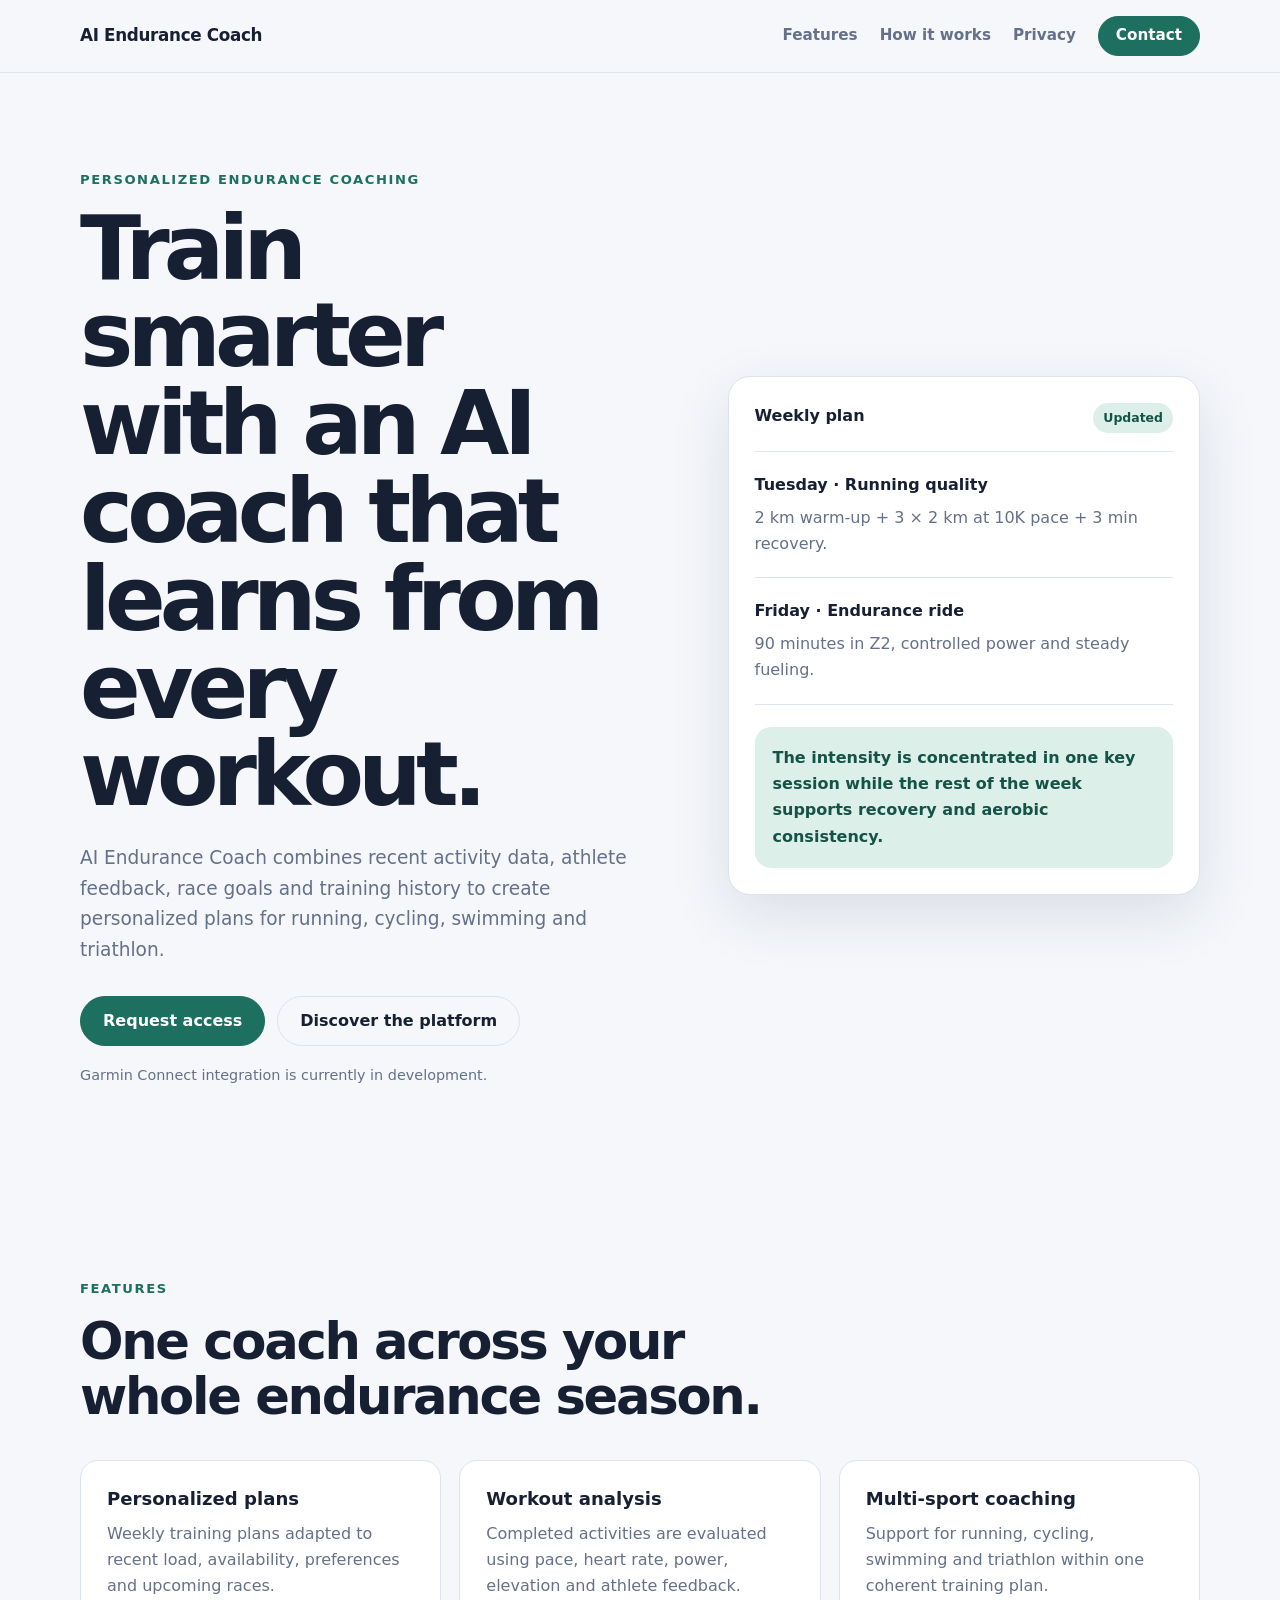
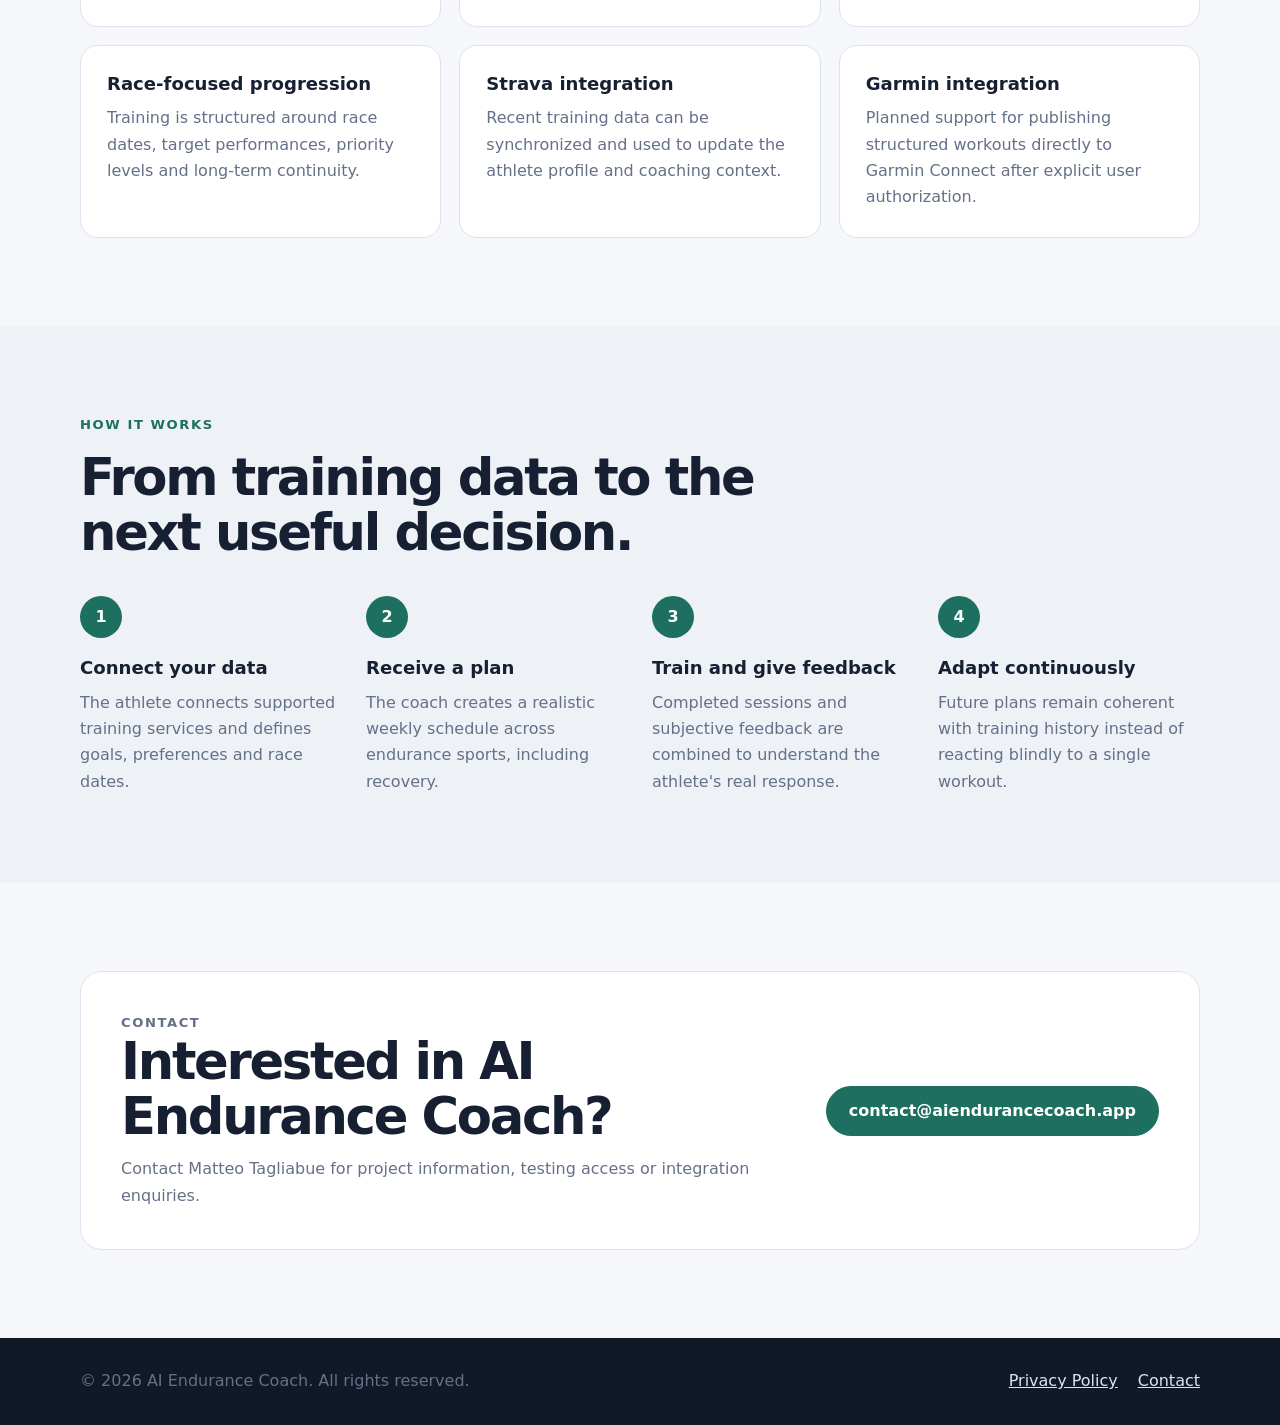
==== index.html @ ff20a767 "UPDATE: placeholder" ====
<!DOCTYPE html>
<html lang="en">
<head>
  <meta charset="UTF-8">
  <meta name="viewport" content="width=device-width, initial-scale=1.0">

  <title>AI Endurance Coach</title>
  <meta
    name="description"
    content="Personalized AI coaching for running, cycling, swimming and triathlon."
  >

  <link rel="stylesheet" href="styles.css">
</head>

<body>
  <header class="site-header">
    <div class="container nav">
      <a class="brand" href="index.html">AI Endurance Coach</a>

      <nav aria-label="Main navigation">
        <a href="#features">Features</a>
        <a href="#how-it-works">How it works</a>
        <a href="privacy.html">Privacy</a>
        <a class="button button-small" href="mailto:contact@aiendurancecoach.app">
          Contact
        </a>
      </nav>
    </div>
  </header>

  <main>
    <section class="hero">
      <div class="container hero-grid">
        <div>
          <p class="eyebrow">Personalized endurance coaching</p>

          <h1>Train smarter with an AI coach that learns from every workout.</h1>

          <p class="hero-text">
            AI Endurance Coach combines recent activity data, athlete feedback,
            race goals and training history to create personalized plans for
            running, cycling, swimming and triathlon.
          </p>

          <div class="hero-actions">
            <a class="button" href="mailto:contact@aiendurancecoach.app">
              Request access
            </a>

            <a class="button button-secondary" href="#features">
              Discover the platform
            </a>
          </div>

          <p class="small-note">
            Garmin Connect integration is currently in development.
          </p>
        </div>

        <aside class="coach-card" aria-label="Example coaching summary">
          <div class="coach-card-header">
            <span>Weekly plan</span>
            <span class="status">Updated</span>
          </div>

          <div class="workout">
            <strong>Tuesday · Running quality</strong>
            <p>2 km warm-up + 3 × 2 km at 10K pace + 3 min recovery.</p>
          </div>

          <div class="workout">
            <strong>Friday · Endurance ride</strong>
            <p>90 minutes in Z2, controlled power and steady fueling.</p>
          </div>

          <div class="coach-comment">
            The intensity is concentrated in one key session while the rest of
            the week supports recovery and aerobic consistency.
          </div>
        </aside>
      </div>
    </section>

    <section class="section" id="features">
      <div class="container">
        <p class="eyebrow">Features</p>
        <h2>One coach across your whole endurance season.</h2>

        <div class="cards">
          <article class="card">
            <h3>Personalized plans</h3>
            <p>
              Weekly training plans adapted to recent load, availability,
              preferences and upcoming races.
            </p>
          </article>

          <article class="card">
            <h3>Workout analysis</h3>
            <p>
              Completed activities are evaluated using pace, heart rate,
              power, elevation and athlete feedback.
            </p>
          </article>

          <article class="card">
            <h3>Multi-sport coaching</h3>
            <p>
              Support for running, cycling, swimming and triathlon within one
              coherent training plan.
            </p>
          </article>

          <article class="card">
            <h3>Race-focused progression</h3>
            <p>
              Training is structured around race dates, target performances,
              priority levels and long-term continuity.
            </p>
          </article>

          <article class="card">
            <h3>Strava integration</h3>
            <p>
              Recent training data can be synchronized and used to update the
              athlete profile and coaching context.
            </p>
          </article>

          <article class="card">
            <h3>Garmin integration</h3>
            <p>
              Planned support for publishing structured workouts directly to
              Garmin Connect after explicit user authorization.
            </p>
          </article>
        </div>
      </div>
    </section>

    <section class="section section-alt" id="how-it-works">
      <div class="container">
        <p class="eyebrow">How it works</p>
        <h2>From training data to the next useful decision.</h2>

        <div class="steps">
          <article>
            <span>1</span>
            <h3>Connect your data</h3>
            <p>
              The athlete connects supported training services and defines
              goals, preferences and race dates.
            </p>
          </article>

          <article>
            <span>2</span>
            <h3>Receive a plan</h3>
            <p>
              The coach creates a realistic weekly schedule across endurance
              sports, including recovery.
            </p>
          </article>

          <article>
            <span>3</span>
            <h3>Train and give feedback</h3>
            <p>
              Completed sessions and subjective feedback are combined to
              understand the athlete's real response.
            </p>
          </article>

          <article>
            <span>4</span>
            <h3>Adapt continuously</h3>
            <p>
              Future plans remain coherent with training history instead of
              reacting blindly to a single workout.
            </p>
          </article>
        </div>
      </div>
    </section>

    <section class="section">
      <div class="container cta">
        <div>
          <p class="eyebrow">Contact</p>
          <h2>Interested in AI Endurance Coach?</h2>
          <p>
            Contact Matteo Tagliabue for project information, testing access
            or integration enquiries.
          </p>
        </div>

        <a class="button" href="mailto:contact@aiendurancecoach.app">
          contact@aiendurancecoach.app
        </a>
      </div>
    </section>
  </main>

  <footer class="site-footer">
    <div class="container footer-content">
      <p>© 2026 AI Endurance Coach. All rights reserved.</p>

      <div>
        <a href="privacy.html">Privacy Policy</a>
        <a href="mailto:contact@aiendurancecoach.app">Contact</a>
      </div>
    </div>
  </footer>
</body>
</html>
---- styles.css ----
:root {
  --background: #f5f7fb;
  --surface: #ffffff;
  --surface-alt: #eef2f7;
  --text: #172033;
  --muted: #657089;
  --border: #dce3ed;
  --accent: #1d6f5f;
  --accent-dark: #155347;
  --accent-soft: #dcefe9;
  --shadow: 0 20px 60px rgba(35, 50, 75, 0.12);
  --radius: 22px;
  --max-width: 1120px;
}

* {
  box-sizing: border-box;
}

html {
  scroll-behavior: smooth;
}

body {
  margin: 0;
  font-family:
    Inter, ui-sans-serif, system-ui, -apple-system, BlinkMacSystemFont,
    "Segoe UI", sans-serif;
  color: var(--text);
  background: var(--background);
  line-height: 1.65;
}

a {
  color: inherit;
}

.container {
  width: min(calc(100% - 40px), var(--max-width));
  margin-inline: auto;
}

.site-header {
  position: sticky;
  top: 0;
  z-index: 20;
  border-bottom: 1px solid rgba(220, 227, 237, 0.85);
  background: rgba(245, 247, 251, 0.92);
  backdrop-filter: blur(14px);
}

.nav {
  min-height: 72px;
  display: flex;
  align-items: center;
  justify-content: space-between;
  gap: 30px;
}

.brand {
  font-size: 1.05rem;
  font-weight: 800;
  text-decoration: none;
  letter-spacing: -0.02em;
}

nav {
  display: flex;
  align-items: center;
  gap: 22px;
}

nav a {
  color: var(--muted);
  font-size: 0.95rem;
  font-weight: 650;
  text-decoration: none;
}

nav a:hover {
  color: var(--text);
}

.button {
  display: inline-flex;
  align-items: center;
  justify-content: center;
  min-height: 50px;
  padding: 0 22px;
  border: 1px solid var(--accent);
  border-radius: 999px;
  color: #ffffff;
  background: var(--accent);
  font-weight: 750;
  text-decoration: none;
  transition: 0.2s ease;
}

.button:hover {
  background: var(--accent-dark);
  border-color: var(--accent-dark);
  transform: translateY(-1px);
}

.button-small {
  min-height: 40px;
  padding-inline: 17px;
  color: #ffffff;
}

.button-secondary {
  color: var(--text);
  background: transparent;
  border-color: var(--border);
}

.button-secondary:hover {
  color: var(--text);
  background: var(--surface);
  border-color: var(--border);
}

.hero {
  padding: 96px 0 88px;
}

.hero-grid {
  display: grid;
  grid-template-columns: minmax(0, 1.1fr) minmax(340px, 0.9fr);
  gap: 70px;
  align-items: center;
}

.eyebrow {
  margin: 0 0 14px;
  color: var(--accent);
  font-size: 0.82rem;
  font-weight: 850;
  letter-spacing: 0.12em;
  text-transform: uppercase;
}

h1,
h2,
h3,
p {
  margin-top: 0;
}

h1 {
  max-width: 800px;
  margin-bottom: 24px;
  font-size: clamp(2.8rem, 7vw, 5.6rem);
  line-height: 0.98;
  letter-spacing: -0.065em;
}

h2 {
  max-width: 760px;
  margin-bottom: 36px;
  font-size: clamp(2rem, 4vw, 3.4rem);
  line-height: 1.08;
  letter-spacing: -0.045em;
}

h3 {
  margin-bottom: 10px;
  font-size: 1.13rem;
  line-height: 1.3;
}

.hero-text {
  max-width: 690px;
  margin-bottom: 30px;
  color: var(--muted);
  font-size: 1.16rem;
}

.hero-actions {
  display: flex;
  flex-wrap: wrap;
  gap: 12px;
}

.small-note,
.last-updated {
  margin-top: 18px;
  color: var(--muted);
  font-size: 0.9rem;
}

.coach-card {
  padding: 26px;
  border: 1px solid var(--border);
  border-radius: var(--radius);
  background: var(--surface);
  box-shadow: var(--shadow);
}

.coach-card-header {
  display: flex;
  justify-content: space-between;
  gap: 20px;
  padding-bottom: 18px;
  border-bottom: 1px solid var(--border);
  font-weight: 800;
}

.status {
  padding: 5px 10px;
  border-radius: 999px;
  color: var(--accent-dark);
  background: var(--accent-soft);
  font-size: 0.78rem;
}

.workout {
  padding: 20px 0;
  border-bottom: 1px solid var(--border);
}

.workout p {
  margin: 6px 0 0;
  color: var(--muted);
}

.coach-comment {
  margin-top: 22px;
  padding: 18px;
  border-radius: 16px;
  color: var(--accent-dark);
  background: var(--accent-soft);
  font-weight: 620;
}

.section {
  padding: 88px 0;
}

.section-alt {
  background: var(--surface-alt);
}

.cards {
  display: grid;
  grid-template-columns: repeat(3, 1fr);
  gap: 18px;
}

.card {
  padding: 26px;
  border: 1px solid var(--border);
  border-radius: 18px;
  background: var(--surface);
}

.card p,
.steps p,
.cta p {
  margin-bottom: 0;
  color: var(--muted);
}

.steps {
  display: grid;
  grid-template-columns: repeat(4, 1fr);
  gap: 24px;
}

.steps article {
  position: relative;
}

.steps span {
  display: inline-grid;
  width: 42px;
  height: 42px;
  margin-bottom: 18px;
  place-items: center;
  border-radius: 50%;
  color: #ffffff;
  background: var(--accent);
  font-weight: 850;
}

.cta {
  display: flex;
  align-items: center;
  justify-content: space-between;
  gap: 40px;
  padding: 40px;
  border: 1px solid var(--border);
  border-radius: var(--radius);
  background: var(--surface);
}

.cta h2 {
  margin-bottom: 12px;
}

.site-footer {
  padding: 30px 0;
  color: var(--muted);
  background: #111827;
}

.footer-content {
  display: flex;
  justify-content: space-between;
  gap: 30px;
}

.footer-content p {
  margin: 0;
}

.footer-content div {
  display: flex;
  gap: 20px;
}

.footer-content a {
  color: #dbe4ef;
}

.legal-page {
  padding: 80px 0;
}

.legal-content {
  max-width: 820px;
}

.legal-content h1 {
  font-size: clamp(2.7rem, 6vw, 4.8rem);
}

.legal-content h2 {
  margin: 44px 0 12px;
  font-size: 1.45rem;
  letter-spacing: -0.02em;
}

.legal-content p,
.legal-content li {
  color: #465269;
}

.legal-content address {
  padding: 20px;
  border: 1px solid var(--border);
  border-radius: 16px;
  background: var(--surface);
  font-style: normal;
}

.legal-notice {
  margin-top: 32px;
  padding: 18px;
  border-radius: 14px;
  color: #6e4c00;
  background: #fff2c7;
}

@media (max-width: 900px) {
  .hero-grid,
  .cards,
  .steps {
    grid-template-columns: 1fr 1fr;
  }

  .hero-grid {
    gap: 44px;
  }

  h1 {
    font-size: clamp(2.7rem, 10vw, 4.6rem);
  }
}

@media (max-width: 680px) {
  .nav {
    align-items: flex-start;
    flex-direction: column;
    padding: 18px 0;
  }

  nav {
    width: 100%;
    flex-wrap: wrap;
    gap: 14px;
  }

  .hero {
    padding-top: 68px;
  }

  .hero-grid,
  .cards,
  .steps {
    grid-template-columns: 1fr;
  }

  .cta,
  .footer-content {
    align-items: flex-start;
    flex-direction: column;
  }

  .cta {
    padding: 28px;
  }
}
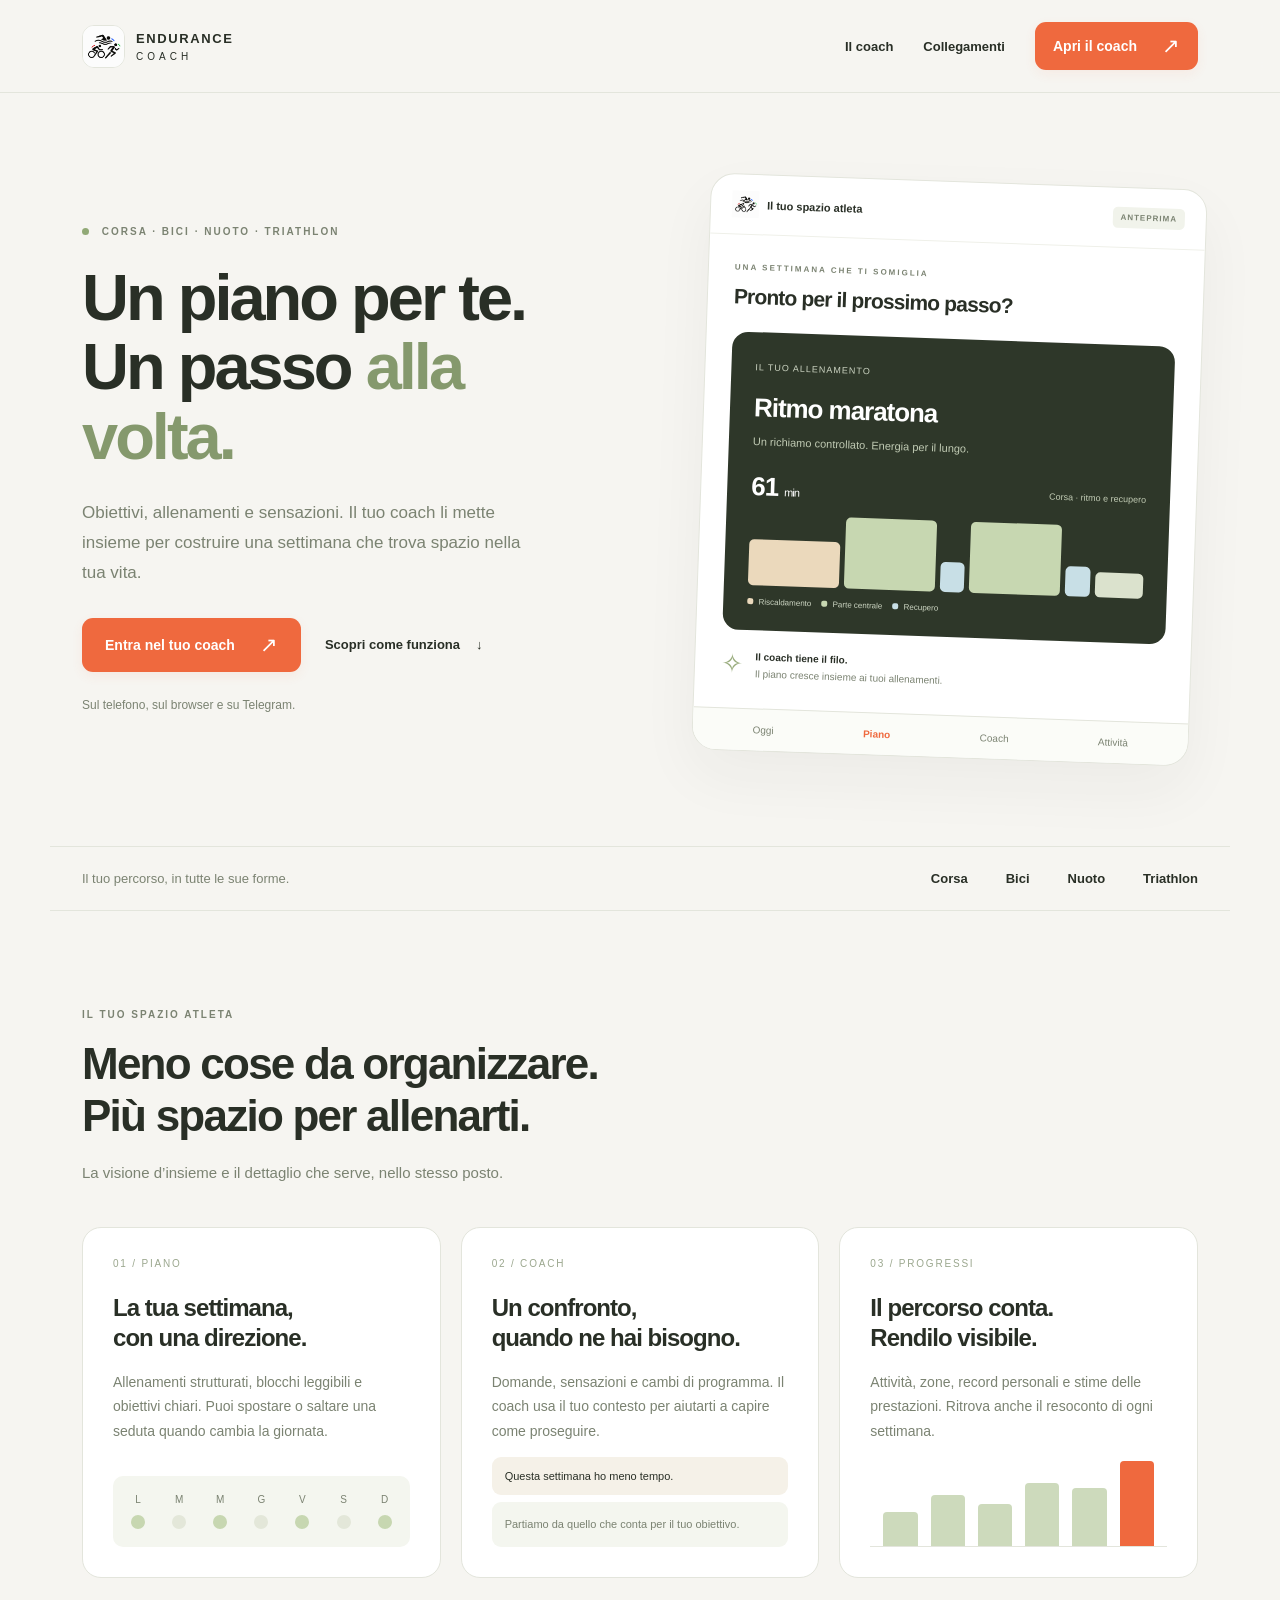
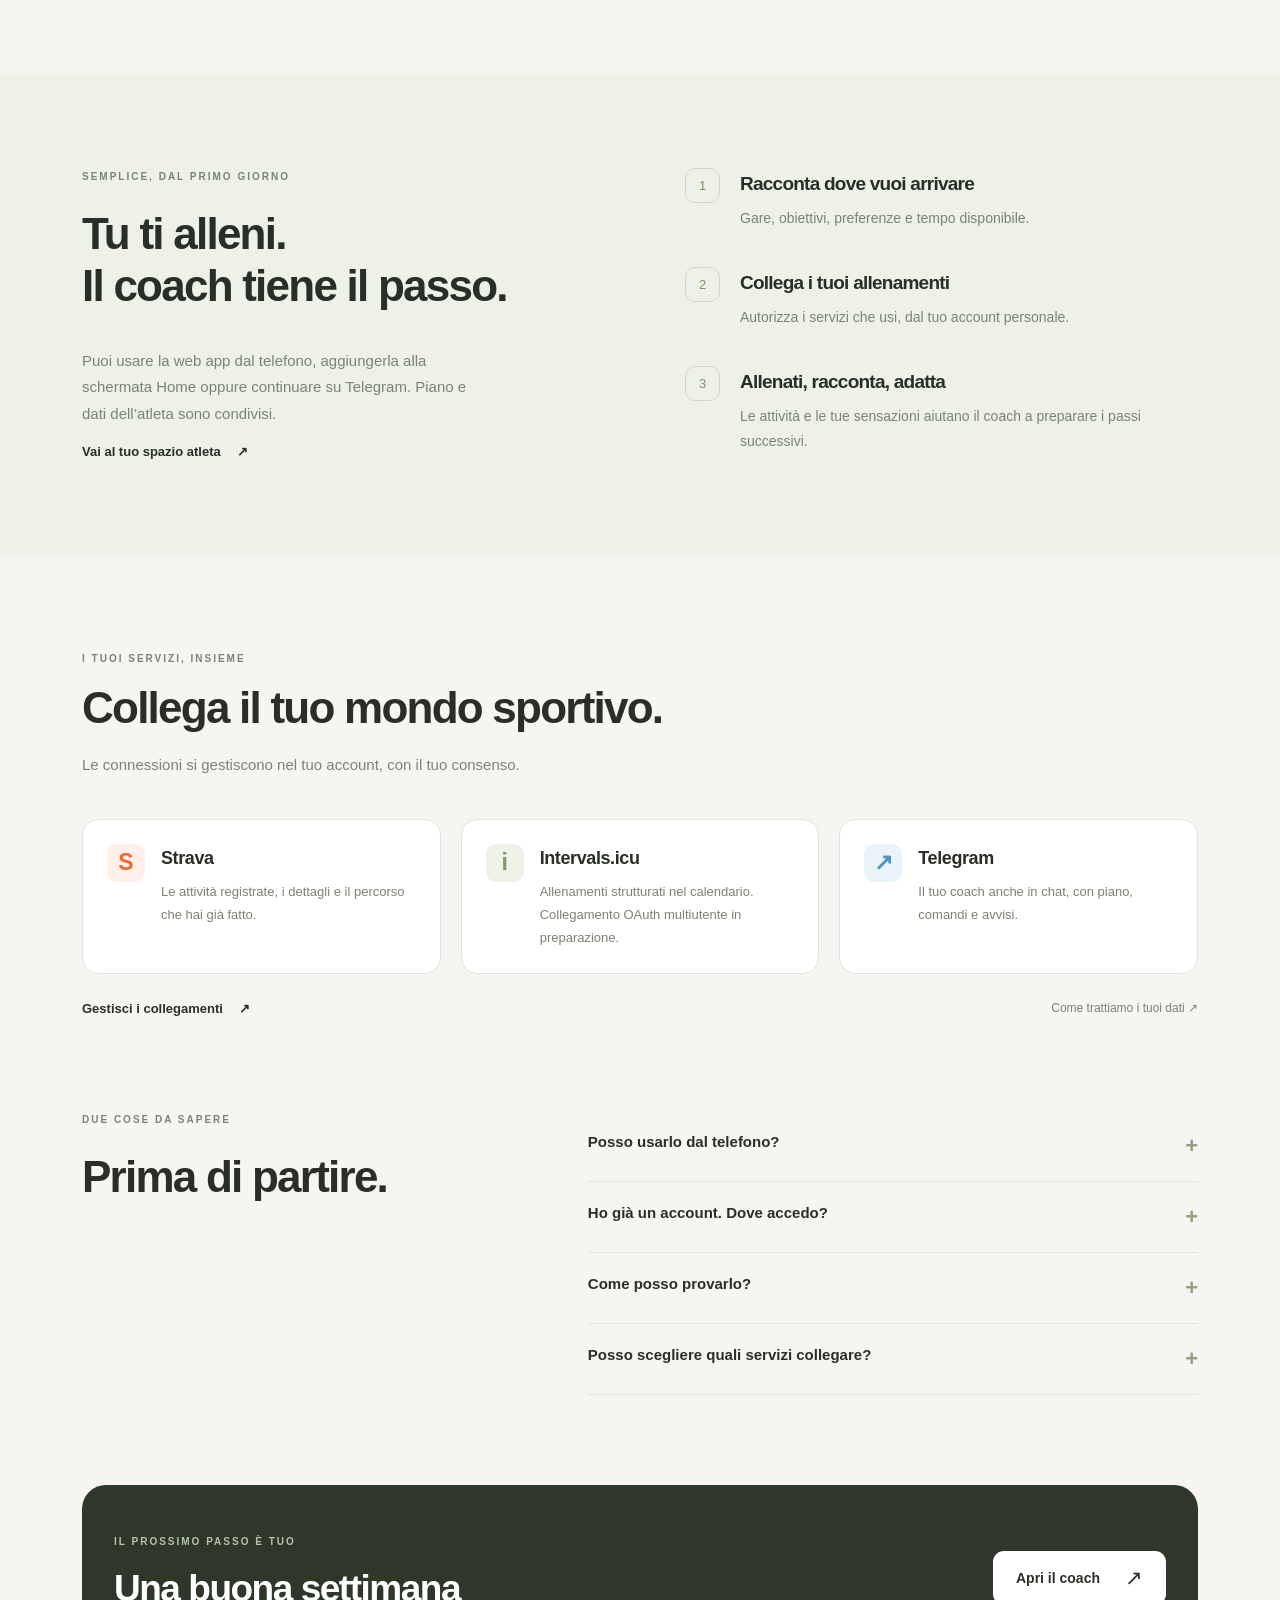
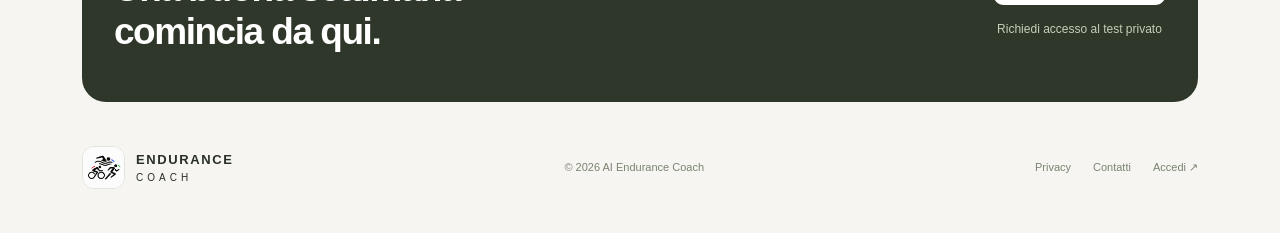
==== commit d65d1e36: "CHANGE: website like webapp" ====
--- a/index.html
+++ b/index.html
@@ -1,216 +1,13 @@
-<!DOCTYPE html>
-<html lang="en">
-<head>
-  <meta charset="UTF-8">
-  <meta name="viewport" content="width=device-width, initial-scale=1.0">
-
-  <title>AI Endurance Coach</title>
-  <meta
-    name="description"
-    content="Personalized AI coaching for running, cycling, swimming and triathlon."
-  >
-
-  <link rel="stylesheet" href="styles.css">
-</head>
-
-<body>
-  <header class="site-header">
-    <div class="container nav">
-      <a class="brand" href="index.html">AI Endurance Coach</a>
-
-      <nav aria-label="Main navigation">
-        <a href="#features">Features</a>
-        <a href="#how-it-works">How it works</a>
-        <a href="privacy.html">Privacy</a>
-        <a class="button button-small" href="mailto:contact@aiendurancecoach.app">
-          Contact
-        </a>
-      </nav>
-    </div>
-  </header>
-
-  <main>
-    <section class="hero">
-      <div class="container hero-grid">
-        <div>
-          <p class="eyebrow">Personalized endurance coaching</p>
-
-          <h1>Train smarter with an AI coach that learns from every workout.</h1>
-
-          <p class="hero-text">
-            AI Endurance Coach combines recent activity data, athlete feedback,
-            race goals and training history to create personalized plans for
-            running, cycling, swimming and triathlon.
-          </p>
-
-          <div class="hero-actions">
-            <a class="button" href="mailto:contact@aiendurancecoach.app">
-              Request access
-            </a>
-
-            <a class="button button-secondary" href="#features">
-              Discover the platform
-            </a>
-          </div>
-
-          <p class="small-note">
-            Garmin Connect integration is currently in development.
-          </p>
-        </div>
-
-        <aside class="coach-card" aria-label="Example coaching summary">
-          <div class="coach-card-header">
-            <span>Weekly plan</span>
-            <span class="status">Updated</span>
-          </div>
-
-          <div class="workout">
-            <strong>Tuesday · Running quality</strong>
-            <p>2 km warm-up + 3 × 2 km at 10K pace + 3 min recovery.</p>
-          </div>
-
-          <div class="workout">
-            <strong>Friday · Endurance ride</strong>
-            <p>90 minutes in Z2, controlled power and steady fueling.</p>
-          </div>
-
-          <div class="coach-comment">
-            The intensity is concentrated in one key session while the rest of
-            the week supports recovery and aerobic consistency.
-          </div>
-        </aside>
-      </div>
-    </section>
-
-    <section class="section" id="features">
-      <div class="container">
-        <p class="eyebrow">Features</p>
-        <h2>One coach across your whole endurance season.</h2>
-
-        <div class="cards">
-          <article class="card">
-            <h3>Personalized plans</h3>
-            <p>
-              Weekly training plans adapted to recent load, availability,
-              preferences and upcoming races.
-            </p>
-          </article>
-
-          <article class="card">
-            <h3>Workout analysis</h3>
-            <p>
-              Completed activities are evaluated using pace, heart rate,
-              power, elevation and athlete feedback.
-            </p>
-          </article>
-
-          <article class="card">
-            <h3>Multi-sport coaching</h3>
-            <p>
-              Support for running, cycling, swimming and triathlon within one
-              coherent training plan.
-            </p>
-          </article>
-
-          <article class="card">
-            <h3>Race-focused progression</h3>
-            <p>
-              Training is structured around race dates, target performances,
-              priority levels and long-term continuity.
-            </p>
-          </article>
-
-          <article class="card">
-            <h3>Strava integration</h3>
-            <p>
-              Recent training data can be synchronized and used to update the
-              athlete profile and coaching context.
-            </p>
-          </article>
-
-          <article class="card">
-            <h3>Garmin integration</h3>
-            <p>
-              Planned support for publishing structured workouts directly to
-              Garmin Connect after explicit user authorization.
-            </p>
-          </article>
-        </div>
-      </div>
-    </section>
-
-    <section class="section section-alt" id="how-it-works">
-      <div class="container">
-        <p class="eyebrow">How it works</p>
-        <h2>From training data to the next useful decision.</h2>
-
-        <div class="steps">
-          <article>
-            <span>1</span>
-            <h3>Connect your data</h3>
-            <p>
-              The athlete connects supported training services and defines
-              goals, preferences and race dates.
-            </p>
-          </article>
-
-          <article>
-            <span>2</span>
-            <h3>Receive a plan</h3>
-            <p>
-              The coach creates a realistic weekly schedule across endurance
-              sports, including recovery.
-            </p>
-          </article>
-
-          <article>
-            <span>3</span>
-            <h3>Train and give feedback</h3>
-            <p>
-              Completed sessions and subjective feedback are combined to
-              understand the athlete's real response.
-            </p>
-          </article>
-
-          <article>
-            <span>4</span>
-            <h3>Adapt continuously</h3>
-            <p>
-              Future plans remain coherent with training history instead of
-              reacting blindly to a single workout.
-            </p>
-          </article>
-        </div>
-      </div>
-    </section>
-
-    <section class="section">
-      <div class="container cta">
-        <div>
-          <p class="eyebrow">Contact</p>
-          <h2>Interested in AI Endurance Coach?</h2>
-          <p>
-            Contact Matteo Tagliabue for project information, testing access
-            or integration enquiries.
-          </p>
-        </div>
-
-        <a class="button" href="mailto:contact@aiendurancecoach.app">
-          contact@aiendurancecoach.app
-        </a>
-      </div>
-    </section>
-  </main>
-
-  <footer class="site-footer">
-    <div class="container footer-content">
-      <p>© 2026 AI Endurance Coach. All rights reserved.</p>
-
-      <div>
-        <a href="privacy.html">Privacy Policy</a>
-        <a href="mailto:contact@aiendurancecoach.app">Contact</a>
-      </div>
-    </div>
-  </footer>
-</body>
-</html>
+<!doctype html>
+<html lang="it"><head><meta charset="utf-8"><meta name="viewport" content="width=device-width,initial-scale=1"><meta name="theme-color" content="#f6f5f1"><meta name="description" content="Il tuo coach per corsa, bici, nuoto e triathlon. Piani adattivi, allenamenti strutturati e feedback, nella web app e su Telegram."><title>AI Endurance Coach — Il tuo prossimo passo</title><link rel="icon" href="logo.png"><link rel="apple-touch-icon" href="logo.png"><link rel="stylesheet" href="styles.css"></head><body>
+<header class="site-header"><div class="container nav"><a class="brand" href="index.html"><img src="logo.png" alt=""><span>ENDURANCE<small>COACH</small></span></a><nav aria-label="Navigazione principale"><a href="#il-coach">Il coach</a><a href="#collegamenti">Collegamenti</a><a class="button button-small" href="https://coach.aiendurancecoach.app/">Apri il coach <span aria-hidden="true">↗</span></a></nav></div></header>
+<main>
+<section class="hero container"><div class="hero-copy"><p class="eyebrow"><span class="status-dot"></span> CORSA · BICI · NUOTO · TRIATHLON</p><h1>Un piano per te.<br>Un passo <em>alla volta.</em></h1><p class="hero-text">Obiettivi, allenamenti e sensazioni. Il tuo coach li mette insieme per costruire una settimana che trova spazio nella tua vita.</p><div class="hero-actions"><a class="button" href="https://coach.aiendurancecoach.app/">Entra nel tuo coach <span aria-hidden="true">↗</span></a><a class="text-link" href="#il-coach">Scopri come funziona <span aria-hidden="true">↓</span></a></div><p class="hero-note">Sul telefono, sul browser e su Telegram.</p></div>
+<div class="app-preview" aria-label="Esempio illustrativo della web app"><div class="preview-top"><span><img src="logo.png" alt=""> Il tuo spazio atleta</span><span class="example-tag">ANTEPRIMA</span></div><div class="preview-body"><p class="eyebrow">UNA SETTIMANA CHE TI SOMIGLIA</p><h2>Pronto per il prossimo passo?</h2><div class="preview-session"><span class="session-tag">IL TUO ALLENAMENTO</span><h3>Ritmo maratona</h3><p>Un richiamo controllato. Energia per il lungo.</p><div class="session-facts"><strong>61 <small>min</small></strong><span>Corsa · ritmo e recupero</span></div><div class="workout-bars" aria-label="Riscaldamento, due blocchi di corsa con recupero, defaticamento"><i class="warm"></i><i class="work"></i><i class="rest"></i><i class="work"></i><i class="rest"></i><i class="cool"></i></div><div class="phase-legend"><span><i class="warm"></i> Riscaldamento</span><span><i class="work"></i> Parte centrale</span><span><i class="rest"></i> Recupero</span></div></div><div class="preview-bottom"><span class="coach-spark">✧</span><p><strong>Il coach tiene il filo.</strong><br>Il piano cresce insieme ai tuoi allenamenti.</p></div></div><div class="preview-nav"><span>Oggi</span><span class="active">Piano</span><span>Coach</span><span>Attività</span></div></div></section>
+<div class="container disciplines"><span>Il tuo percorso, in tutte le sue forme.</span><div><span>Corsa</span><span>Bici</span><span>Nuoto</span><span>Triathlon</span></div></div>
+<section class="container section" id="il-coach"><div class="section-title"><p class="eyebrow">IL TUO SPAZIO ATLETA</p><h2>Meno cose da organizzare.<br>Più spazio per allenarti.</h2><p>La visione d’insieme e il dettaglio che serve, nello stesso posto.</p></div><div class="feature-grid"><article class="feature"><span class="feature-number">01 / PIANO</span><h3>La tua settimana,<br>con una direzione.</h3><p>Allenamenti strutturati, blocchi leggibili e obiettivi chiari. Puoi spostare o saltare una seduta quando cambia la giornata.</p><div class="mini-week" aria-hidden="true"><span>L<i></i></span><span>M<i class="muted-dot"></i></span><span>M<i></i></span><span>G<i class="muted-dot"></i></span><span>V<i></i></span><span>S<i class="muted-dot"></i></span><span>D<i></i></span></div></article><article class="feature"><span class="feature-number">02 / COACH</span><h3>Un confronto,<br>quando ne hai bisogno.</h3><p>Domande, sensazioni e cambi di programma. Il coach usa il tuo contesto per aiutarti a capire come proseguire.</p><div class="mini-chat"><span>Questa settimana ho meno tempo.</span><p>Partiamo da quello che conta per il tuo obiettivo.</p></div></article><article class="feature"><span class="feature-number">03 / PROGRESSI</span><h3>Il percorso conta.<br>Rendilo visibile.</h3><p>Attività, zone, record personali e stime delle prestazioni. Ritrova anche il resoconto di ogni settimana.</p><div class="mini-chart" aria-hidden="true"><i></i><i></i><i></i><i></i><i></i><i></i></div></article></div></section>
+<section class="section how-section"><div class="container how-grid"><div><p class="eyebrow">SEMPLICE, DAL PRIMO GIORNO</p><h2>Tu ti alleni.<br>Il coach tiene il passo.</h2><p class="section-description">Puoi usare la web app dal telefono, aggiungerla alla schermata Home oppure continuare su Telegram. Piano e dati dell’atleta sono condivisi.</p><a class="text-link" href="https://coach.aiendurancecoach.app/">Vai al tuo spazio atleta <span aria-hidden="true">↗</span></a></div><ol class="steps"><li><span>1</span><div><h3>Racconta dove vuoi arrivare</h3><p>Gare, obiettivi, preferenze e tempo disponibile.</p></div></li><li><span>2</span><div><h3>Collega i tuoi allenamenti</h3><p>Autorizza i servizi che usi, dal tuo account personale.</p></div></li><li><span>3</span><div><h3>Allenati, racconta, adatta</h3><p>Le attività e le tue sensazioni aiutano il coach a preparare i passi successivi.</p></div></li></ol></div></section>
+<section class="container section" id="collegamenti"><div class="section-title"><p class="eyebrow">I TUOI SERVIZI, INSIEME</p><h2>Collega il tuo mondo sportivo.</h2><p>Le connessioni si gestiscono nel tuo account, con il tuo consenso.</p></div><div class="integration-grid"><article class="integration"><span class="service-logo strava">S</span><div><h3>Strava</h3><p>Le attività registrate, i dettagli e il percorso che hai già fatto.</p></div></article><article class="integration"><span class="service-logo intervals">i</span><div><h3>Intervals.icu</h3><p>Allenamenti strutturati nel calendario. Collegamento OAuth multiutente in preparazione.</p></div></article><article class="integration"><span class="service-logo telegram">↗</span><div><h3>Telegram</h3><p>Il tuo coach anche in chat, con piano, comandi e avvisi.</p></div></article></div><div class="integration-links"><a class="text-link" href="https://coach.aiendurancecoach.app/?section=connections">Gestisci i collegamenti <span aria-hidden="true">↗</span></a><a href="privacy.html">Come trattiamo i tuoi dati <span aria-hidden="true">↗</span></a></div></section>
+<section class="container faq-section"><div><p class="eyebrow">DUE COSE DA SAPERE</p><h2>Prima di partire.</h2></div><div class="faq"><details><summary>Posso usarlo dal telefono?<span>+</span></summary><p>Sì. La web app è pensata per il telefono e funziona anche sul browser del PC. Puoi aggiungerla alla Home e autorizzare le notifiche sugli apparecchi compatibili.</p></details><details><summary>Ho già un account. Dove accedo?<span>+</span></summary><p>Apri <a href="https://coach.aiendurancecoach.app/">il tuo spazio atleta</a> e usa le tue credenziali web. Puoi ritrovare piano, attività e profilo collegati al tuo account Telegram.</p></details><details><summary>Come posso provarlo?<span>+</span></summary><p>Il progetto è in fase di test privato. <a href="mailto:contact@aiendurancecoach.app?subject=Accesso%20AI%20Endurance%20Coach">Scrivici per richiedere un accesso</a>. Non occorre creare un secondo account sul sito pubblico.</p></details><details><summary>Posso scegliere quali servizi collegare?<span>+</span></summary><p>Sì. Autorizzi i collegamenti dal tuo account e puoi scollegarli dalla sezione Collegamenti. Leggi la <a href="privacy.html">privacy policy</a> per le informazioni sui dati trattati.</p></details></div></section>
+<section class="container final-cta"><div><p class="eyebrow">IL PROSSIMO PASSO È TUO</p><h2>Una buona settimana<br>comincia da qui.</h2></div><div><a class="button light-button" href="https://coach.aiendurancecoach.app/">Apri il coach <span aria-hidden="true">↗</span></a><a class="contact-link" href="mailto:contact@aiendurancecoach.app">Richiedi accesso al test privato</a></div></section>
+</main><footer class="site-footer"><div class="container footer-content"><a class="brand" href="index.html"><img src="logo.png" alt=""><span>ENDURANCE<small>COACH</small></span></a><p>© 2026 AI Endurance Coach</p><div><a href="privacy.html">Privacy</a><a href="mailto:contact@aiendurancecoach.app">Contatti</a><a href="https://coach.aiendurancecoach.app/">Accedi ↗</a></div></div></footer></body></html>
--- a/styles.css
+++ b/styles.css
@@ -1,413 +1,2 @@
-:root {
-  --background: #f5f7fb;
-  --surface: #ffffff;
-  --surface-alt: #eef2f7;
-  --text: #172033;
-  --muted: #657089;
-  --border: #dce3ed;
-  --accent: #1d6f5f;
-  --accent-dark: #155347;
-  --accent-soft: #dcefe9;
-  --shadow: 0 20px 60px rgba(35, 50, 75, 0.12);
-  --radius: 22px;
-  --max-width: 1120px;
-}
-
-* {
-  box-sizing: border-box;
-}
-
-html {
-  scroll-behavior: smooth;
-}
-
-body {
-  margin: 0;
-  font-family:
-    Inter, ui-sans-serif, system-ui, -apple-system, BlinkMacSystemFont,
-    "Segoe UI", sans-serif;
-  color: var(--text);
-  background: var(--background);
-  line-height: 1.65;
-}
-
-a {
-  color: inherit;
-}
-
-.container {
-  width: min(calc(100% - 40px), var(--max-width));
-  margin-inline: auto;
-}
-
-.site-header {
-  position: sticky;
-  top: 0;
-  z-index: 20;
-  border-bottom: 1px solid rgba(220, 227, 237, 0.85);
-  background: rgba(245, 247, 251, 0.92);
-  backdrop-filter: blur(14px);
-}
-
-.nav {
-  min-height: 72px;
-  display: flex;
-  align-items: center;
-  justify-content: space-between;
-  gap: 30px;
-}
-
-.brand {
-  font-size: 1.05rem;
-  font-weight: 800;
-  text-decoration: none;
-  letter-spacing: -0.02em;
-}
-
-nav {
-  display: flex;
-  align-items: center;
-  gap: 22px;
-}
-
-nav a {
-  color: var(--muted);
-  font-size: 0.95rem;
-  font-weight: 650;
-  text-decoration: none;
-}
-
-nav a:hover {
-  color: var(--text);
-}
-
-.button {
-  display: inline-flex;
-  align-items: center;
-  justify-content: center;
-  min-height: 50px;
-  padding: 0 22px;
-  border: 1px solid var(--accent);
-  border-radius: 999px;
-  color: #ffffff;
-  background: var(--accent);
-  font-weight: 750;
-  text-decoration: none;
-  transition: 0.2s ease;
-}
-
-.button:hover {
-  background: var(--accent-dark);
-  border-color: var(--accent-dark);
-  transform: translateY(-1px);
-}
-
-.button-small {
-  min-height: 40px;
-  padding-inline: 17px;
-  color: #ffffff;
-}
-
-.button-secondary {
-  color: var(--text);
-  background: transparent;
-  border-color: var(--border);
-}
-
-.button-secondary:hover {
-  color: var(--text);
-  background: var(--surface);
-  border-color: var(--border);
-}
-
-.hero {
-  padding: 96px 0 88px;
-}
-
-.hero-grid {
-  display: grid;
-  grid-template-columns: minmax(0, 1.1fr) minmax(340px, 0.9fr);
-  gap: 70px;
-  align-items: center;
-}
-
-.eyebrow {
-  margin: 0 0 14px;
-  color: var(--accent);
-  font-size: 0.82rem;
-  font-weight: 850;
-  letter-spacing: 0.12em;
-  text-transform: uppercase;
-}
-
-h1,
-h2,
-h3,
-p {
-  margin-top: 0;
-}
-
-h1 {
-  max-width: 800px;
-  margin-bottom: 24px;
-  font-size: clamp(2.8rem, 7vw, 5.6rem);
-  line-height: 0.98;
-  letter-spacing: -0.065em;
-}
-
-h2 {
-  max-width: 760px;
-  margin-bottom: 36px;
-  font-size: clamp(2rem, 4vw, 3.4rem);
-  line-height: 1.08;
-  letter-spacing: -0.045em;
-}
-
-h3 {
-  margin-bottom: 10px;
-  font-size: 1.13rem;
-  line-height: 1.3;
-}
-
-.hero-text {
-  max-width: 690px;
-  margin-bottom: 30px;
-  color: var(--muted);
-  font-size: 1.16rem;
-}
-
-.hero-actions {
-  display: flex;
-  flex-wrap: wrap;
-  gap: 12px;
-}
-
-.small-note,
-.last-updated {
-  margin-top: 18px;
-  color: var(--muted);
-  font-size: 0.9rem;
-}
-
-.coach-card {
-  padding: 26px;
-  border: 1px solid var(--border);
-  border-radius: var(--radius);
-  background: var(--surface);
-  box-shadow: var(--shadow);
-}
-
-.coach-card-header {
-  display: flex;
-  justify-content: space-between;
-  gap: 20px;
-  padding-bottom: 18px;
-  border-bottom: 1px solid var(--border);
-  font-weight: 800;
-}
-
-.status {
-  padding: 5px 10px;
-  border-radius: 999px;
-  color: var(--accent-dark);
-  background: var(--accent-soft);
-  font-size: 0.78rem;
-}
-
-.workout {
-  padding: 20px 0;
-  border-bottom: 1px solid var(--border);
-}
-
-.workout p {
-  margin: 6px 0 0;
-  color: var(--muted);
-}
-
-.coach-comment {
-  margin-top: 22px;
-  padding: 18px;
-  border-radius: 16px;
-  color: var(--accent-dark);
-  background: var(--accent-soft);
-  font-weight: 620;
-}
-
-.section {
-  padding: 88px 0;
-}
-
-.section-alt {
-  background: var(--surface-alt);
-}
-
-.cards {
-  display: grid;
-  grid-template-columns: repeat(3, 1fr);
-  gap: 18px;
-}
-
-.card {
-  padding: 26px;
-  border: 1px solid var(--border);
-  border-radius: 18px;
-  background: var(--surface);
-}
-
-.card p,
-.steps p,
-.cta p {
-  margin-bottom: 0;
-  color: var(--muted);
-}
-
-.steps {
-  display: grid;
-  grid-template-columns: repeat(4, 1fr);
-  gap: 24px;
-}
-
-.steps article {
-  position: relative;
-}
-
-.steps span {
-  display: inline-grid;
-  width: 42px;
-  height: 42px;
-  margin-bottom: 18px;
-  place-items: center;
-  border-radius: 50%;
-  color: #ffffff;
-  background: var(--accent);
-  font-weight: 850;
-}
-
-.cta {
-  display: flex;
-  align-items: center;
-  justify-content: space-between;
-  gap: 40px;
-  padding: 40px;
-  border: 1px solid var(--border);
-  border-radius: var(--radius);
-  background: var(--surface);
-}
-
-.cta h2 {
-  margin-bottom: 12px;
-}
-
-.site-footer {
-  padding: 30px 0;
-  color: var(--muted);
-  background: #111827;
-}
-
-.footer-content {
-  display: flex;
-  justify-content: space-between;
-  gap: 30px;
-}
-
-.footer-content p {
-  margin: 0;
-}
-
-.footer-content div {
-  display: flex;
-  gap: 20px;
-}
-
-.footer-content a {
-  color: #dbe4ef;
-}
-
-.legal-page {
-  padding: 80px 0;
-}
-
-.legal-content {
-  max-width: 820px;
-}
-
-.legal-content h1 {
-  font-size: clamp(2.7rem, 6vw, 4.8rem);
-}
-
-.legal-content h2 {
-  margin: 44px 0 12px;
-  font-size: 1.45rem;
-  letter-spacing: -0.02em;
-}
-
-.legal-content p,
-.legal-content li {
-  color: #465269;
-}
-
-.legal-content address {
-  padding: 20px;
-  border: 1px solid var(--border);
-  border-radius: 16px;
-  background: var(--surface);
-  font-style: normal;
-}
-
-.legal-notice {
-  margin-top: 32px;
-  padding: 18px;
-  border-radius: 14px;
-  color: #6e4c00;
-  background: #fff2c7;
-}
-
-@media (max-width: 900px) {
-  .hero-grid,
-  .cards,
-  .steps {
-    grid-template-columns: 1fr 1fr;
-  }
-
-  .hero-grid {
-    gap: 44px;
-  }
-
-  h1 {
-    font-size: clamp(2.7rem, 10vw, 4.6rem);
-  }
-}
-
-@media (max-width: 680px) {
-  .nav {
-    align-items: flex-start;
-    flex-direction: column;
-    padding: 18px 0;
-  }
-
-  nav {
-    width: 100%;
-    flex-wrap: wrap;
-    gap: 14px;
-  }
-
-  .hero {
-    padding-top: 68px;
-  }
-
-  .hero-grid,
-  .cards,
-  .steps {
-    grid-template-columns: 1fr;
-  }
-
-  .cta,
-  .footer-content {
-    align-items: flex-start;
-    flex-direction: column;
-  }
-
-  .cta {
-    padding: 28px;
-  }
-}
+:root{--bg:#f6f5f1;--ink:#292f26;--muted:#7b8372;--orange:#ef693e;--line:#e3e5dc;--green:#2e3729;--sage:#c7d7b1}*{box-sizing:border-box}html{scroll-behavior:smooth;scroll-padding-top:100px}body{margin:0;background:var(--bg);color:var(--ink);font-family:Manrope,"Segoe UI",Arial,sans-serif;-webkit-font-smoothing:antialiased}a{color:inherit;text-decoration:none}button,a,summary{-webkit-tap-highlight-color:transparent}a:focus-visible,summary:focus-visible{outline:3px solid var(--orange);outline-offset:5px}p{line-height:1.75}h1,h2,h3,p{margin-top:0}h1,h2,h3{letter-spacing:-.04em}h2{font-size:clamp(29px,3.6vw,44px);line-height:1.18;font-weight:700}h3{font-size:23px;line-height:1.25}.container{max-width:1180px;margin:auto;padding-left:32px;padding-right:32px}.site-header{position:sticky;top:0;z-index:10;background:#f6f5f1ed;backdrop-filter:blur(14px);border-bottom:1px solid var(--line)}.nav{display:flex;align-items:center;justify-content:space-between;min-height:92px;gap:24px}.brand{display:flex;align-items:center;gap:11px;font-size:13px;font-weight:800;letter-spacing:1.6px}.brand img{width:43px;height:43px;object-fit:contain;background:white;border:1px solid var(--line);border-radius:12px}.brand small{display:block;font-weight:500;font-size:10px;letter-spacing:4px;margin-top:5px}.nav nav{display:flex;align-items:center;gap:30px;font-size:13px;font-weight:600}.button{display:inline-flex;justify-content:center;align-items:center;gap:25px;min-height:50px;padding:15px 23px;border-radius:11px;background:var(--orange);color:white;font-size:14px;font-weight:700;box-shadow:0 4px 12px #ef693e14;transition:transform .2s,background .2s}.button:hover{background:#db5b33;transform:translateY(-2px)}.button-small{min-height:44px;padding:12px 18px}.button span{font-size:21px;font-weight:400}.eyebrow{font-size:10px;letter-spacing:2px;font-weight:700;color:var(--muted);margin-bottom:22px}.status-dot{display:inline-block;width:7px;height:7px;background:#91a976;border-radius:50%;margin-right:8px}.hero{display:grid;grid-template-columns:1.1fr 1fr;gap:72px;align-items:center;padding-top:88px;padding-bottom:88px}.hero h1{font-size:clamp(42px,5.2vw,65px);line-height:1.07;margin-bottom:27px;letter-spacing:-3px}.hero h1 em{font-style:normal;color:#85996d}.hero-text{color:var(--muted);font-size:17px;max-width:440px;margin-bottom:30px}.hero-actions{display:flex;align-items:center;flex-wrap:wrap;gap:24px}.text-link{display:inline-flex;align-items:center;gap:16px;font-weight:600;font-size:13px}.hero-note{font-size:12px;color:var(--muted);margin:23px 0 0}.app-preview{border:1px solid var(--line);border-radius:24px;background:white;box-shadow:0 25px 60px #2930260c;transform:rotate(2deg);overflow:hidden}.preview-top{display:flex;justify-content:space-between;align-items:center;border-bottom:1px solid #eff0e9;padding:16px 21px;font-size:11px;font-weight:600}.preview-top>span:first-child{display:flex;gap:8px;align-items:center}.preview-top img{width:27px;height:27px;object-fit:contain}.example-tag{font-size:8px;letter-spacing:1px;color:var(--muted);background:#f1f3eb;padding:6px 8px;border-radius:5px}.preview-body{padding:26px}.preview-body>.eyebrow{font-size:8px;margin-bottom:10px}.preview-body>h2{font-size:21px;margin-bottom:22px}.preview-session{padding:24px;border-radius:16px;background:var(--green);color:white}.session-tag{font-size:9px;letter-spacing:1px;color:#ccd4c2}.preview-session h3{margin:17px 0 9px;font-size:26px}.preview-session p{font-size:11px;color:#c1cbb4;line-height:1.7}.session-facts{display:flex;justify-content:space-between;align-items:center;margin:20px 0 12px}.session-facts strong{font-size:26px;letter-spacing:-1px}.session-facts small{font-size:11px;font-weight:400}.session-facts>span{font-size:9px;color:#c1cbb4}.workout-bars{height:71px;display:flex;align-items:flex-end;gap:5px}.workout-bars i{display:block;border-radius:5px;flex:15;height:65%}.warm{background:#ebd9bc}.work{background:#c7d7b1}.rest{background:#c8dfe6}.cool{background:#dbe2cd}.workout-bars .work{height:100%}.workout-bars .rest{flex:4;height:42%}.workout-bars .cool{flex:8;height:35%}.phase-legend{display:flex;gap:10px;flex-wrap:wrap;margin-top:12px;font-size:8px;color:#ced7c4}.phase-legend i{display:inline-block;width:6px;height:6px;border-radius:2px;margin-right:3px}.preview-bottom{display:flex;gap:12px;align-items:center;padding:18px 0 0}.coach-spark{font-size:26px;color:#99ac7d}.preview-bottom p{font-size:10px;line-height:1.7;color:var(--muted);margin:0}.preview-bottom strong{color:var(--ink)}.preview-nav{display:flex;justify-content:space-around;padding:15px;background:#fbfcf8;border-top:1px solid var(--line);font-size:10px;color:var(--muted)}.preview-nav .active{color:var(--orange);font-weight:700}.disciplines{border-top:1px solid var(--line);border-bottom:1px solid var(--line);padding-top:24px;padding-bottom:24px;display:flex;justify-content:space-between;gap:24px;color:var(--muted);font-size:13px}.disciplines>div{display:flex;gap:38px;color:var(--ink);font-weight:600}.section{padding-top:95px;padding-bottom:95px}.section-title{max-width:650px;margin-bottom:40px}.section-title p:not(.eyebrow){color:var(--muted);font-size:15px}.section-title .eyebrow{margin-bottom:15px}.section-title h2{margin-bottom:18px}.feature-grid{display:grid;grid-template-columns:repeat(3,1fr);gap:20px}.feature{padding:30px;background:white;border:1px solid var(--line);border-radius:19px;display:flex;flex-direction:column}.feature-number{color:#9ba78e;font-size:10px;letter-spacing:1.8px;margin-bottom:24px}.feature h3{font-size:24px;margin-bottom:17px}.feature p{font-size:14px;color:var(--muted)}.mini-week{display:flex;justify-content:space-between;background:#f4f6ef;padding:18px;border-radius:10px;margin-top:auto}.mini-week span{font-size:10px;color:var(--muted);text-align:center}.mini-week i{display:block;width:14px;height:14px;border-radius:50%;background:#c7d7b1;margin-top:10px}.mini-week .muted-dot{background:#e3e7d9}.mini-chat{margin-top:auto;font-size:11px}.mini-chat span{display:block;background:#f5f1e8;border-radius:9px;padding:13px}.mini-chat p{background:#f4f6ef;border-radius:9px;padding:13px;font-size:11px;margin:7px 0 0}.mini-chart{display:flex;gap:13px;align-items:flex-end;height:86px;padding:0 13px;border-bottom:1px solid var(--line);margin-top:auto}.mini-chart i{flex:1;height:40%;background:#cddabc;border-radius:4px 4px 0 0}.mini-chart i:nth-child(2){height:60%}.mini-chart i:nth-child(3){height:50%}.mini-chart i:nth-child(4){height:75%}.mini-chart i:nth-child(5){height:68%}.mini-chart i:last-child{height:100%;background:var(--orange)}.how-section{background:#eef1e7}.how-grid{display:grid;grid-template-columns:1fr 1fr;gap:90px}.section-description{max-width:410px;font-size:15px;color:var(--muted)}.steps{list-style:none;margin:0;padding:0;display:grid;gap:30px}.steps li{display:flex;gap:20px;align-items:flex-start}.steps li>span{display:grid;place-items:center;width:35px;height:35px;border:1px solid #d2dac6;border-radius:10px;flex-shrink:0;color:#819368;font-size:13px}.steps h3{font-size:19px;margin:4px 0 10px}.steps p{font-size:14px;margin:0;color:var(--muted)}.integration-grid{display:grid;grid-template-columns:repeat(3,1fr);gap:20px}.integration{display:flex;align-items:flex-start;gap:16px;border:1px solid var(--line);background:#fff;border-radius:16px;padding:24px}.integration h3{font-size:18px;margin:3px 0 12px;letter-spacing:-.4px}.integration p{font-size:13px;color:var(--muted);margin:0}.service-logo{display:grid;place-items:center;flex-shrink:0;width:38px;height:38px;border-radius:10px;font-size:23px;font-weight:700}.strava{background:#fff1e9;color:#f36934}.intervals{background:#eef2e7;color:#81986c}.telegram{background:#eaf3f8;color:#4b94bf}.integration-links{display:flex;justify-content:space-between;gap:20px;margin-top:27px;font-size:12px;color:var(--muted)}.integration-links .text-link{color:var(--ink)}.faq-section{display:grid;grid-template-columns:1fr 1.4fr;gap:70px;padding-bottom:90px}.faq details{border-bottom:1px solid var(--line)}.faq summary{display:flex;justify-content:space-between;gap:20px;padding:22px 0;cursor:pointer;list-style:none;font-size:15px;font-weight:600}.faq summary::-webkit-details-marker{display:none}.faq summary span{font-size:22px;color:#91a17c}.faq details[open] summary span{transform:rotate(45deg)}.faq p{font-size:14px;color:var(--muted)}.faq p a{text-decoration:underline;text-underline-offset:4px}.final-cta{display:flex;align-items:center;justify-content:space-between;gap:40px;background:var(--green);color:white;padding-top:48px;padding-bottom:48px;border-radius:24px;max-width:1116px}.final-cta .eyebrow{color:#b6c4a5;margin-bottom:16px}.final-cta h2{margin:0;font-size:37px}.final-cta>div:last-child{display:flex;align-items:center;flex-direction:column;gap:17px}.light-button{background:white;color:var(--ink);box-shadow:none}.light-button:hover{background:#eef2e7}.contact-link{color:#c4cfb8;font-size:12px}.site-footer{padding:44px 0}.footer-content{display:flex;align-items:center;justify-content:space-between;gap:24px;color:var(--muted);font-size:11px}.footer-content .brand{color:var(--ink)}.footer-content p{margin:0}.footer-content>div{display:flex;gap:22px}.legal-page{padding:65px 0}.legal-content{max-width:850px}.legal-content h1{font-size:46px}.legal-content h2{font-size:23px;margin-top:36px}.legal-content p,.legal-content li,.legal-content address{font-size:15px;color:var(--muted);line-height:1.8}.legal-content a{color:var(--orange)}.last-updated{font-size:12px!important}.legal-content address{font-style:normal}
+@media(max-width:900px){.hero{gap:35px}.hero h1{letter-spacing:-2px}.feature{padding:22px}.feature h3{font-size:21px}.how-grid{gap:40px}.integration-grid{grid-template-columns:1fr}.integration{align-items:center}.faq-section{gap:35px}.final-cta{margin:0 24px}.footer-content{flex-wrap:wrap}}@media(max-width:600px){html{scroll-padding-top:80px}.container{padding-left:22px;padding-right:22px}.nav{min-height:76px;gap:12px}.brand{font-size:10px;letter-spacing:1px;gap:7px}.brand small{font-size:8px;letter-spacing:3px}.brand img{width:35px;height:35px}.nav nav{gap:0}.nav nav>a:not(.button){display:none}.button-small{font-size:11px;min-height:42px;padding:10px 13px;gap:12px}.hero{grid-template-columns:1fr;padding-top:45px;padding-bottom:40px;gap:42px}.hero h1{font-size:46px;line-height:1.08;letter-spacing:-2px}.hero-text{font-size:16px}.hero-actions{gap:20px}.hero-actions .button{font-size:13px}.app-preview{transform:none;width:100%;max-width:440px;margin:auto}.preview-body{padding:22px}.disciplines{display:block;padding-top:21px;padding-bottom:21px}.disciplines>div{margin-top:16px;gap:0;justify-content:space-between;font-size:13px}.section{padding-top:62px;padding-bottom:62px}.section-title{margin-bottom:28px}h2{font-size:31px}.feature-grid,.how-grid,.faq-section{grid-template-columns:1fr}.feature-grid{gap:16px}.feature{padding:26px}.feature h3{font-size:24px}.feature p{margin-bottom:25px}.how-grid{gap:32px}.steps{gap:24px}.integration-links{flex-direction:column;gap:18px}.faq-section{gap:9px;padding-bottom:55px}.final-cta{margin:0 16px;padding:32px 26px;flex-direction:column;align-items:flex-start;gap:26px}.final-cta h2{font-size:31px}.final-cta>div:last-child{align-items:flex-start}.footer-content{flex-direction:column;align-items:flex-start;gap:22px}.site-footer{padding:35px 0}.legal-content h1{font-size:35px}}@media(prefers-reduced-motion:reduce){html{scroll-behavior:auto}*{transition:none!important}}
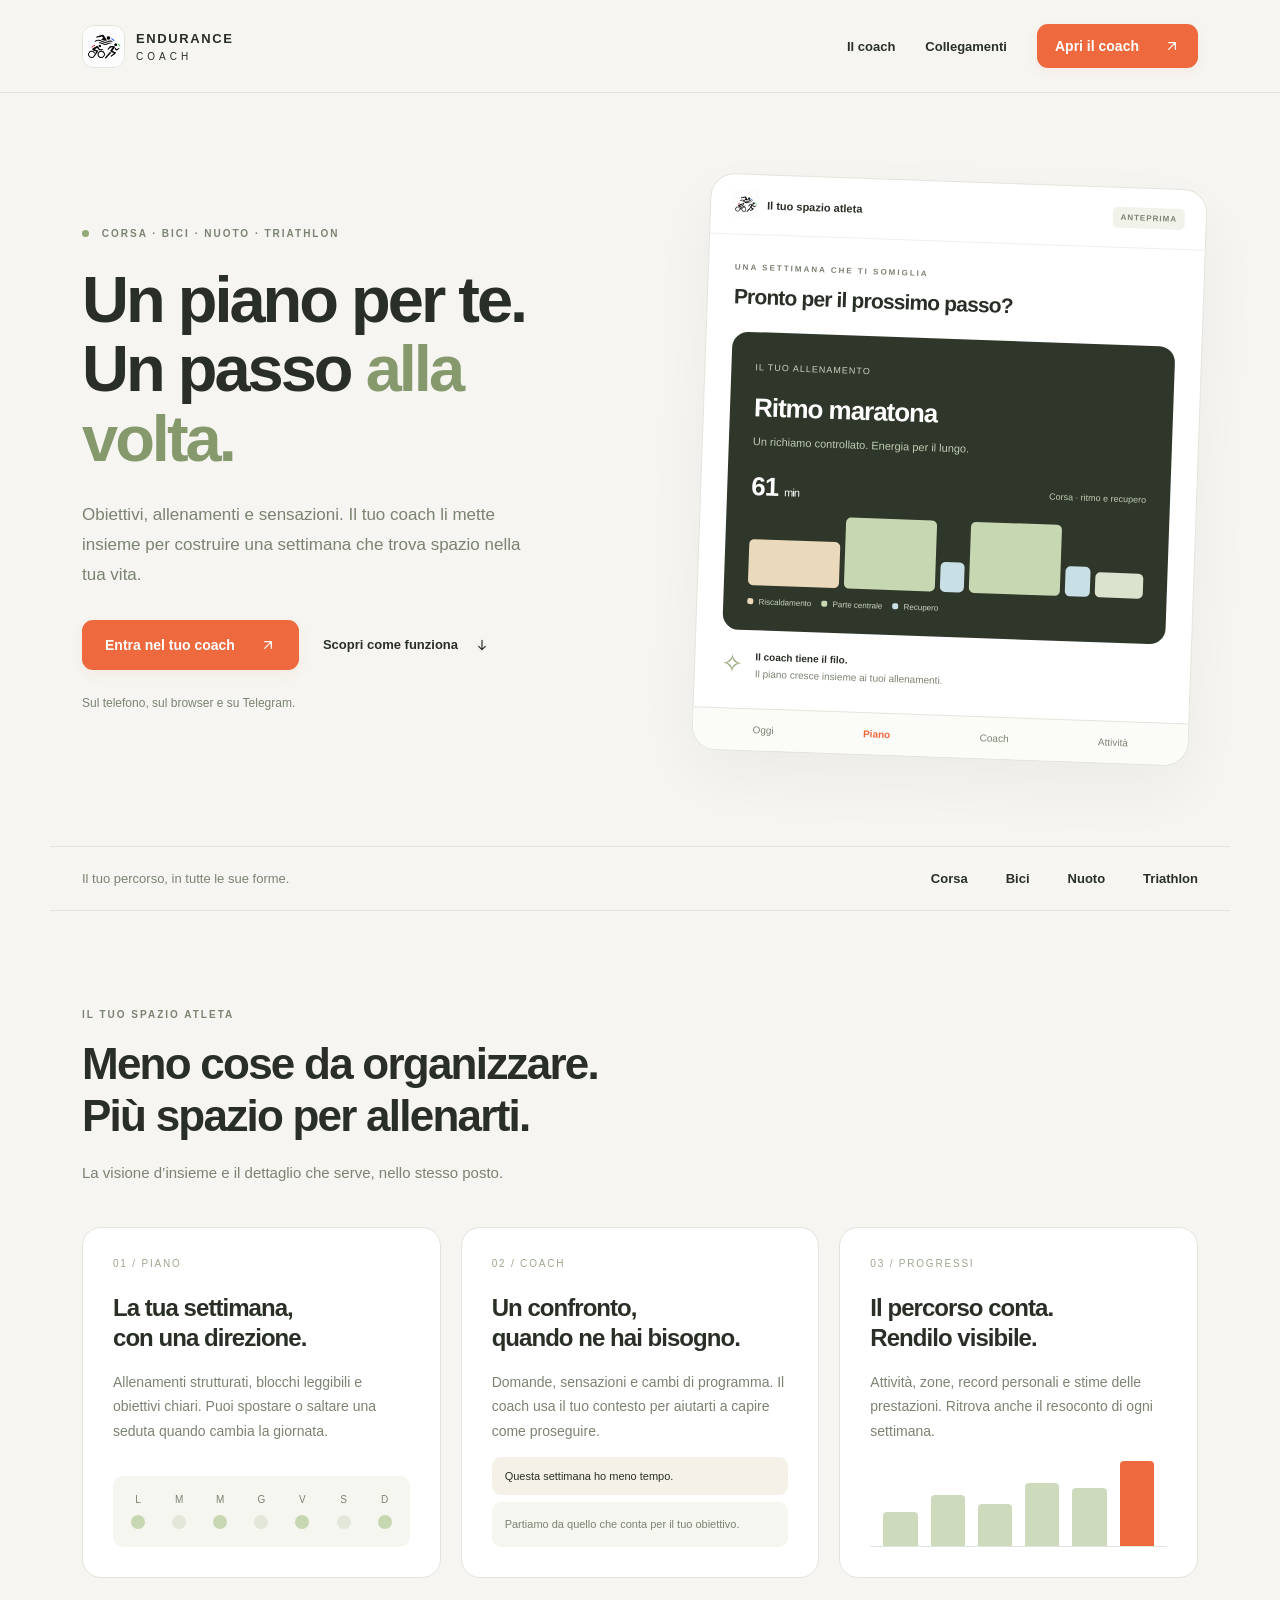
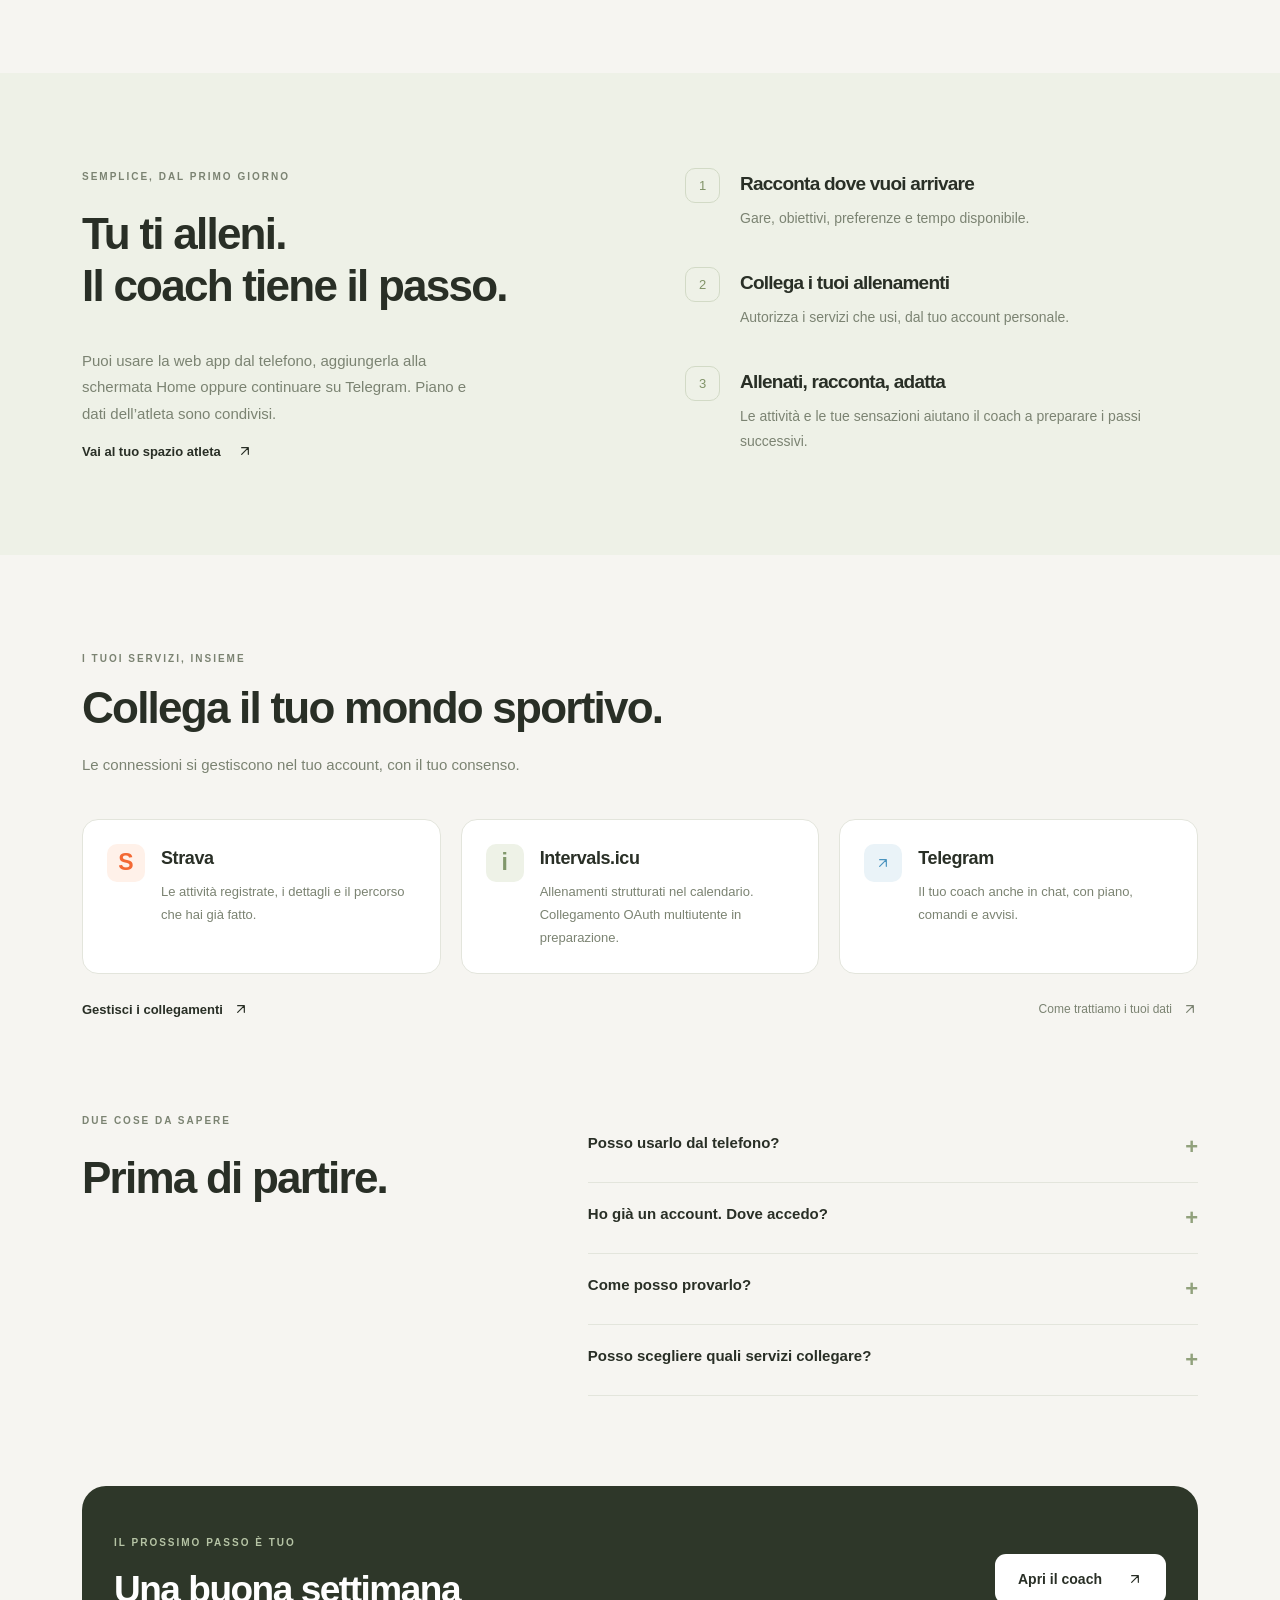
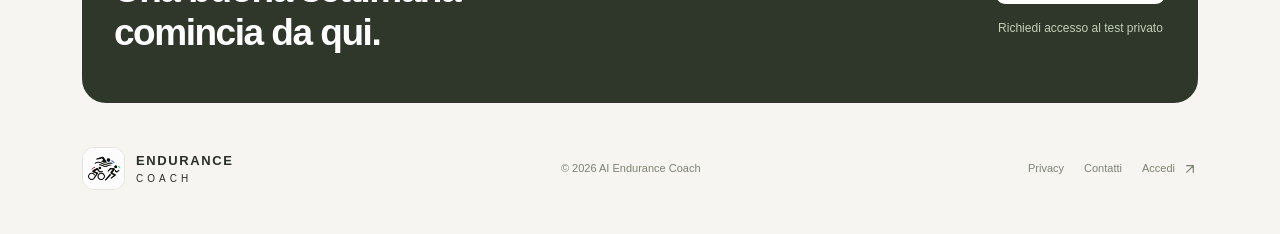
==== commit c654709d: "minor changes" ====
--- a/index.html
+++ b/index.html
@@ -1,13 +1,13 @@
 <!doctype html>
 <html lang="it"><head><meta charset="utf-8"><meta name="viewport" content="width=device-width,initial-scale=1"><meta name="theme-color" content="#f6f5f1"><meta name="description" content="Il tuo coach per corsa, bici, nuoto e triathlon. Piani adattivi, allenamenti strutturati e feedback, nella web app e su Telegram."><title>AI Endurance Coach — Il tuo prossimo passo</title><link rel="icon" href="logo.png"><link rel="apple-touch-icon" href="logo.png"><link rel="stylesheet" href="styles.css"></head><body>
-<header class="site-header"><div class="container nav"><a class="brand" href="index.html"><img src="logo.png" alt=""><span>ENDURANCE<small>COACH</small></span></a><nav aria-label="Navigazione principale"><a href="#il-coach">Il coach</a><a href="#collegamenti">Collegamenti</a><a class="button button-small" href="https://coach.aiendurancecoach.app/">Apri il coach <span aria-hidden="true">↗</span></a></nav></div></header>
+<header class="site-header"><div class="container nav"><a class="brand" href="index.html"><img src="logo.png" alt=""><span>ENDURANCE<small>COACH</small></span></a><nav aria-label="Navigazione principale"><a href="#il-coach">Il coach</a><a href="#collegamenti">Collegamenti</a><a class="button button-small" href="https://coach.aiendurancecoach.app/">Apri il coach <svg class="link-arrow" viewBox="0 0 24 24" fill="none" stroke="currentColor" stroke-width="1.8" stroke-linecap="round" stroke-linejoin="round" aria-hidden="true" focusable="false"><path d="M7 17 17 7M7 7h10v10"/></svg></a></nav></div></header>
 <main>
-<section class="hero container"><div class="hero-copy"><p class="eyebrow"><span class="status-dot"></span> CORSA · BICI · NUOTO · TRIATHLON</p><h1>Un piano per te.<br>Un passo <em>alla volta.</em></h1><p class="hero-text">Obiettivi, allenamenti e sensazioni. Il tuo coach li mette insieme per costruire una settimana che trova spazio nella tua vita.</p><div class="hero-actions"><a class="button" href="https://coach.aiendurancecoach.app/">Entra nel tuo coach <span aria-hidden="true">↗</span></a><a class="text-link" href="#il-coach">Scopri come funziona <span aria-hidden="true">↓</span></a></div><p class="hero-note">Sul telefono, sul browser e su Telegram.</p></div>
+<section class="hero container"><div class="hero-copy"><p class="eyebrow"><span class="status-dot"></span> CORSA · BICI · NUOTO · TRIATHLON</p><h1>Un piano per te.<br>Un passo <em>alla volta.</em></h1><p class="hero-text">Obiettivi, allenamenti e sensazioni. Il tuo coach li mette insieme per costruire una settimana che trova spazio nella tua vita.</p><div class="hero-actions"><a class="button" href="https://coach.aiendurancecoach.app/">Entra nel tuo coach <svg class="link-arrow" viewBox="0 0 24 24" fill="none" stroke="currentColor" stroke-width="1.8" stroke-linecap="round" stroke-linejoin="round" aria-hidden="true" focusable="false"><path d="M7 17 17 7M7 7h10v10"/></svg></a><a class="text-link" href="#il-coach">Scopri come funziona <svg class="link-arrow" viewBox="0 0 24 24" fill="none" stroke="currentColor" stroke-width="1.8" stroke-linecap="round" stroke-linejoin="round" aria-hidden="true" focusable="false"><path d="M12 5v14m-5-5 5 5 5-5"/></svg></a></div><p class="hero-note">Sul telefono, sul browser e su Telegram.</p></div>
 <div class="app-preview" aria-label="Esempio illustrativo della web app"><div class="preview-top"><span><img src="logo.png" alt=""> Il tuo spazio atleta</span><span class="example-tag">ANTEPRIMA</span></div><div class="preview-body"><p class="eyebrow">UNA SETTIMANA CHE TI SOMIGLIA</p><h2>Pronto per il prossimo passo?</h2><div class="preview-session"><span class="session-tag">IL TUO ALLENAMENTO</span><h3>Ritmo maratona</h3><p>Un richiamo controllato. Energia per il lungo.</p><div class="session-facts"><strong>61 <small>min</small></strong><span>Corsa · ritmo e recupero</span></div><div class="workout-bars" aria-label="Riscaldamento, due blocchi di corsa con recupero, defaticamento"><i class="warm"></i><i class="work"></i><i class="rest"></i><i class="work"></i><i class="rest"></i><i class="cool"></i></div><div class="phase-legend"><span><i class="warm"></i> Riscaldamento</span><span><i class="work"></i> Parte centrale</span><span><i class="rest"></i> Recupero</span></div></div><div class="preview-bottom"><span class="coach-spark">✧</span><p><strong>Il coach tiene il filo.</strong><br>Il piano cresce insieme ai tuoi allenamenti.</p></div></div><div class="preview-nav"><span>Oggi</span><span class="active">Piano</span><span>Coach</span><span>Attività</span></div></div></section>
 <div class="container disciplines"><span>Il tuo percorso, in tutte le sue forme.</span><div><span>Corsa</span><span>Bici</span><span>Nuoto</span><span>Triathlon</span></div></div>
 <section class="container section" id="il-coach"><div class="section-title"><p class="eyebrow">IL TUO SPAZIO ATLETA</p><h2>Meno cose da organizzare.<br>Più spazio per allenarti.</h2><p>La visione d’insieme e il dettaglio che serve, nello stesso posto.</p></div><div class="feature-grid"><article class="feature"><span class="feature-number">01 / PIANO</span><h3>La tua settimana,<br>con una direzione.</h3><p>Allenamenti strutturati, blocchi leggibili e obiettivi chiari. Puoi spostare o saltare una seduta quando cambia la giornata.</p><div class="mini-week" aria-hidden="true"><span>L<i></i></span><span>M<i class="muted-dot"></i></span><span>M<i></i></span><span>G<i class="muted-dot"></i></span><span>V<i></i></span><span>S<i class="muted-dot"></i></span><span>D<i></i></span></div></article><article class="feature"><span class="feature-number">02 / COACH</span><h3>Un confronto,<br>quando ne hai bisogno.</h3><p>Domande, sensazioni e cambi di programma. Il coach usa il tuo contesto per aiutarti a capire come proseguire.</p><div class="mini-chat"><span>Questa settimana ho meno tempo.</span><p>Partiamo da quello che conta per il tuo obiettivo.</p></div></article><article class="feature"><span class="feature-number">03 / PROGRESSI</span><h3>Il percorso conta.<br>Rendilo visibile.</h3><p>Attività, zone, record personali e stime delle prestazioni. Ritrova anche il resoconto di ogni settimana.</p><div class="mini-chart" aria-hidden="true"><i></i><i></i><i></i><i></i><i></i><i></i></div></article></div></section>
-<section class="section how-section"><div class="container how-grid"><div><p class="eyebrow">SEMPLICE, DAL PRIMO GIORNO</p><h2>Tu ti alleni.<br>Il coach tiene il passo.</h2><p class="section-description">Puoi usare la web app dal telefono, aggiungerla alla schermata Home oppure continuare su Telegram. Piano e dati dell’atleta sono condivisi.</p><a class="text-link" href="https://coach.aiendurancecoach.app/">Vai al tuo spazio atleta <span aria-hidden="true">↗</span></a></div><ol class="steps"><li><span>1</span><div><h3>Racconta dove vuoi arrivare</h3><p>Gare, obiettivi, preferenze e tempo disponibile.</p></div></li><li><span>2</span><div><h3>Collega i tuoi allenamenti</h3><p>Autorizza i servizi che usi, dal tuo account personale.</p></div></li><li><span>3</span><div><h3>Allenati, racconta, adatta</h3><p>Le attività e le tue sensazioni aiutano il coach a preparare i passi successivi.</p></div></li></ol></div></section>
-<section class="container section" id="collegamenti"><div class="section-title"><p class="eyebrow">I TUOI SERVIZI, INSIEME</p><h2>Collega il tuo mondo sportivo.</h2><p>Le connessioni si gestiscono nel tuo account, con il tuo consenso.</p></div><div class="integration-grid"><article class="integration"><span class="service-logo strava">S</span><div><h3>Strava</h3><p>Le attività registrate, i dettagli e il percorso che hai già fatto.</p></div></article><article class="integration"><span class="service-logo intervals">i</span><div><h3>Intervals.icu</h3><p>Allenamenti strutturati nel calendario. Collegamento OAuth multiutente in preparazione.</p></div></article><article class="integration"><span class="service-logo telegram">↗</span><div><h3>Telegram</h3><p>Il tuo coach anche in chat, con piano, comandi e avvisi.</p></div></article></div><div class="integration-links"><a class="text-link" href="https://coach.aiendurancecoach.app/?section=connections">Gestisci i collegamenti <span aria-hidden="true">↗</span></a><a href="privacy.html">Come trattiamo i tuoi dati <span aria-hidden="true">↗</span></a></div></section>
+<section class="section how-section"><div class="container how-grid"><div><p class="eyebrow">SEMPLICE, DAL PRIMO GIORNO</p><h2>Tu ti alleni.<br>Il coach tiene il passo.</h2><p class="section-description">Puoi usare la web app dal telefono, aggiungerla alla schermata Home oppure continuare su Telegram. Piano e dati dell’atleta sono condivisi.</p><a class="text-link" href="https://coach.aiendurancecoach.app/">Vai al tuo spazio atleta <svg class="link-arrow" viewBox="0 0 24 24" fill="none" stroke="currentColor" stroke-width="1.8" stroke-linecap="round" stroke-linejoin="round" aria-hidden="true" focusable="false"><path d="M7 17 17 7M7 7h10v10"/></svg></a></div><ol class="steps"><li><span>1</span><div><h3>Racconta dove vuoi arrivare</h3><p>Gare, obiettivi, preferenze e tempo disponibile.</p></div></li><li><span>2</span><div><h3>Collega i tuoi allenamenti</h3><p>Autorizza i servizi che usi, dal tuo account personale.</p></div></li><li><span>3</span><div><h3>Allenati, racconta, adatta</h3><p>Le attività e le tue sensazioni aiutano il coach a preparare i passi successivi.</p></div></li></ol></div></section>
+<section class="container section" id="collegamenti"><div class="section-title"><p class="eyebrow">I TUOI SERVIZI, INSIEME</p><h2>Collega il tuo mondo sportivo.</h2><p>Le connessioni si gestiscono nel tuo account, con il tuo consenso.</p></div><div class="integration-grid"><article class="integration"><span class="service-logo strava">S</span><div><h3>Strava</h3><p>Le attività registrate, i dettagli e il percorso che hai già fatto.</p></div></article><article class="integration"><span class="service-logo intervals">i</span><div><h3>Intervals.icu</h3><p>Allenamenti strutturati nel calendario. Collegamento OAuth multiutente in preparazione.</p></div></article><article class="integration"><span class="service-logo telegram"><svg class="link-arrow" viewBox="0 0 24 24" fill="none" stroke="currentColor" stroke-width="1.8" stroke-linecap="round" stroke-linejoin="round" aria-hidden="true" focusable="false"><path d="M7 17 17 7M7 7h10v10"/></svg></span><div><h3>Telegram</h3><p>Il tuo coach anche in chat, con piano, comandi e avvisi.</p></div></article></div><div class="integration-links"><a class="text-link" href="https://coach.aiendurancecoach.app/?section=connections">Gestisci i collegamenti <svg class="link-arrow" viewBox="0 0 24 24" fill="none" stroke="currentColor" stroke-width="1.8" stroke-linecap="round" stroke-linejoin="round" aria-hidden="true" focusable="false"><path d="M7 17 17 7M7 7h10v10"/></svg></a><a href="privacy.html">Come trattiamo i tuoi dati <svg class="link-arrow" viewBox="0 0 24 24" fill="none" stroke="currentColor" stroke-width="1.8" stroke-linecap="round" stroke-linejoin="round" aria-hidden="true" focusable="false"><path d="M7 17 17 7M7 7h10v10"/></svg></a></div></section>
 <section class="container faq-section"><div><p class="eyebrow">DUE COSE DA SAPERE</p><h2>Prima di partire.</h2></div><div class="faq"><details><summary>Posso usarlo dal telefono?<span>+</span></summary><p>Sì. La web app è pensata per il telefono e funziona anche sul browser del PC. Puoi aggiungerla alla Home e autorizzare le notifiche sugli apparecchi compatibili.</p></details><details><summary>Ho già un account. Dove accedo?<span>+</span></summary><p>Apri <a href="https://coach.aiendurancecoach.app/">il tuo spazio atleta</a> e usa le tue credenziali web. Puoi ritrovare piano, attività e profilo collegati al tuo account Telegram.</p></details><details><summary>Come posso provarlo?<span>+</span></summary><p>Il progetto è in fase di test privato. <a href="mailto:contact@aiendurancecoach.app?subject=Accesso%20AI%20Endurance%20Coach">Scrivici per richiedere un accesso</a>. Non occorre creare un secondo account sul sito pubblico.</p></details><details><summary>Posso scegliere quali servizi collegare?<span>+</span></summary><p>Sì. Autorizzi i collegamenti dal tuo account e puoi scollegarli dalla sezione Collegamenti. Leggi la <a href="privacy.html">privacy policy</a> per le informazioni sui dati trattati.</p></details></div></section>
-<section class="container final-cta"><div><p class="eyebrow">IL PROSSIMO PASSO È TUO</p><h2>Una buona settimana<br>comincia da qui.</h2></div><div><a class="button light-button" href="https://coach.aiendurancecoach.app/">Apri il coach <span aria-hidden="true">↗</span></a><a class="contact-link" href="mailto:contact@aiendurancecoach.app">Richiedi accesso al test privato</a></div></section>
-</main><footer class="site-footer"><div class="container footer-content"><a class="brand" href="index.html"><img src="logo.png" alt=""><span>ENDURANCE<small>COACH</small></span></a><p>© 2026 AI Endurance Coach</p><div><a href="privacy.html">Privacy</a><a href="mailto:contact@aiendurancecoach.app">Contatti</a><a href="https://coach.aiendurancecoach.app/">Accedi ↗</a></div></div></footer></body></html>
+<section class="container final-cta"><div><p class="eyebrow">IL PROSSIMO PASSO È TUO</p><h2>Una buona settimana<br>comincia da qui.</h2></div><div><a class="button light-button" href="https://coach.aiendurancecoach.app/">Apri il coach <svg class="link-arrow" viewBox="0 0 24 24" fill="none" stroke="currentColor" stroke-width="1.8" stroke-linecap="round" stroke-linejoin="round" aria-hidden="true" focusable="false"><path d="M7 17 17 7M7 7h10v10"/></svg></a><a class="contact-link" href="mailto:contact@aiendurancecoach.app">Richiedi accesso al test privato</a></div></section>
+</main><footer class="site-footer"><div class="container footer-content"><a class="brand" href="index.html"><img src="logo.png" alt=""><span>ENDURANCE<small>COACH</small></span></a><p>© 2026 AI Endurance Coach</p><div><a href="privacy.html">Privacy</a><a href="mailto:contact@aiendurancecoach.app">Contatti</a><a href="https://coach.aiendurancecoach.app/">Accedi <svg class="link-arrow" viewBox="0 0 24 24" fill="none" stroke="currentColor" stroke-width="1.8" stroke-linecap="round" stroke-linejoin="round" aria-hidden="true" focusable="false"><path d="M7 17 17 7M7 7h10v10"/></svg></a></div></div></footer></body></html>
--- a/styles.css
+++ b/styles.css
@@ -1,2 +1,4 @@
 :root{--bg:#f6f5f1;--ink:#292f26;--muted:#7b8372;--orange:#ef693e;--line:#e3e5dc;--green:#2e3729;--sage:#c7d7b1}*{box-sizing:border-box}html{scroll-behavior:smooth;scroll-padding-top:100px}body{margin:0;background:var(--bg);color:var(--ink);font-family:Manrope,"Segoe UI",Arial,sans-serif;-webkit-font-smoothing:antialiased}a{color:inherit;text-decoration:none}button,a,summary{-webkit-tap-highlight-color:transparent}a:focus-visible,summary:focus-visible{outline:3px solid var(--orange);outline-offset:5px}p{line-height:1.75}h1,h2,h3,p{margin-top:0}h1,h2,h3{letter-spacing:-.04em}h2{font-size:clamp(29px,3.6vw,44px);line-height:1.18;font-weight:700}h3{font-size:23px;line-height:1.25}.container{max-width:1180px;margin:auto;padding-left:32px;padding-right:32px}.site-header{position:sticky;top:0;z-index:10;background:#f6f5f1ed;backdrop-filter:blur(14px);border-bottom:1px solid var(--line)}.nav{display:flex;align-items:center;justify-content:space-between;min-height:92px;gap:24px}.brand{display:flex;align-items:center;gap:11px;font-size:13px;font-weight:800;letter-spacing:1.6px}.brand img{width:43px;height:43px;object-fit:contain;background:white;border:1px solid var(--line);border-radius:12px}.brand small{display:block;font-weight:500;font-size:10px;letter-spacing:4px;margin-top:5px}.nav nav{display:flex;align-items:center;gap:30px;font-size:13px;font-weight:600}.button{display:inline-flex;justify-content:center;align-items:center;gap:25px;min-height:50px;padding:15px 23px;border-radius:11px;background:var(--orange);color:white;font-size:14px;font-weight:700;box-shadow:0 4px 12px #ef693e14;transition:transform .2s,background .2s}.button:hover{background:#db5b33;transform:translateY(-2px)}.button-small{min-height:44px;padding:12px 18px}.button span{font-size:21px;font-weight:400}.eyebrow{font-size:10px;letter-spacing:2px;font-weight:700;color:var(--muted);margin-bottom:22px}.status-dot{display:inline-block;width:7px;height:7px;background:#91a976;border-radius:50%;margin-right:8px}.hero{display:grid;grid-template-columns:1.1fr 1fr;gap:72px;align-items:center;padding-top:88px;padding-bottom:88px}.hero h1{font-size:clamp(42px,5.2vw,65px);line-height:1.07;margin-bottom:27px;letter-spacing:-3px}.hero h1 em{font-style:normal;color:#85996d}.hero-text{color:var(--muted);font-size:17px;max-width:440px;margin-bottom:30px}.hero-actions{display:flex;align-items:center;flex-wrap:wrap;gap:24px}.text-link{display:inline-flex;align-items:center;gap:16px;font-weight:600;font-size:13px}.hero-note{font-size:12px;color:var(--muted);margin:23px 0 0}.app-preview{border:1px solid var(--line);border-radius:24px;background:white;box-shadow:0 25px 60px #2930260c;transform:rotate(2deg);overflow:hidden}.preview-top{display:flex;justify-content:space-between;align-items:center;border-bottom:1px solid #eff0e9;padding:16px 21px;font-size:11px;font-weight:600}.preview-top>span:first-child{display:flex;gap:8px;align-items:center}.preview-top img{width:27px;height:27px;object-fit:contain}.example-tag{font-size:8px;letter-spacing:1px;color:var(--muted);background:#f1f3eb;padding:6px 8px;border-radius:5px}.preview-body{padding:26px}.preview-body>.eyebrow{font-size:8px;margin-bottom:10px}.preview-body>h2{font-size:21px;margin-bottom:22px}.preview-session{padding:24px;border-radius:16px;background:var(--green);color:white}.session-tag{font-size:9px;letter-spacing:1px;color:#ccd4c2}.preview-session h3{margin:17px 0 9px;font-size:26px}.preview-session p{font-size:11px;color:#c1cbb4;line-height:1.7}.session-facts{display:flex;justify-content:space-between;align-items:center;margin:20px 0 12px}.session-facts strong{font-size:26px;letter-spacing:-1px}.session-facts small{font-size:11px;font-weight:400}.session-facts>span{font-size:9px;color:#c1cbb4}.workout-bars{height:71px;display:flex;align-items:flex-end;gap:5px}.workout-bars i{display:block;border-radius:5px;flex:15;height:65%}.warm{background:#ebd9bc}.work{background:#c7d7b1}.rest{background:#c8dfe6}.cool{background:#dbe2cd}.workout-bars .work{height:100%}.workout-bars .rest{flex:4;height:42%}.workout-bars .cool{flex:8;height:35%}.phase-legend{display:flex;gap:10px;flex-wrap:wrap;margin-top:12px;font-size:8px;color:#ced7c4}.phase-legend i{display:inline-block;width:6px;height:6px;border-radius:2px;margin-right:3px}.preview-bottom{display:flex;gap:12px;align-items:center;padding:18px 0 0}.coach-spark{font-size:26px;color:#99ac7d}.preview-bottom p{font-size:10px;line-height:1.7;color:var(--muted);margin:0}.preview-bottom strong{color:var(--ink)}.preview-nav{display:flex;justify-content:space-around;padding:15px;background:#fbfcf8;border-top:1px solid var(--line);font-size:10px;color:var(--muted)}.preview-nav .active{color:var(--orange);font-weight:700}.disciplines{border-top:1px solid var(--line);border-bottom:1px solid var(--line);padding-top:24px;padding-bottom:24px;display:flex;justify-content:space-between;gap:24px;color:var(--muted);font-size:13px}.disciplines>div{display:flex;gap:38px;color:var(--ink);font-weight:600}.section{padding-top:95px;padding-bottom:95px}.section-title{max-width:650px;margin-bottom:40px}.section-title p:not(.eyebrow){color:var(--muted);font-size:15px}.section-title .eyebrow{margin-bottom:15px}.section-title h2{margin-bottom:18px}.feature-grid{display:grid;grid-template-columns:repeat(3,1fr);gap:20px}.feature{padding:30px;background:white;border:1px solid var(--line);border-radius:19px;display:flex;flex-direction:column}.feature-number{color:#9ba78e;font-size:10px;letter-spacing:1.8px;margin-bottom:24px}.feature h3{font-size:24px;margin-bottom:17px}.feature p{font-size:14px;color:var(--muted)}.mini-week{display:flex;justify-content:space-between;background:#f4f6ef;padding:18px;border-radius:10px;margin-top:auto}.mini-week span{font-size:10px;color:var(--muted);text-align:center}.mini-week i{display:block;width:14px;height:14px;border-radius:50%;background:#c7d7b1;margin-top:10px}.mini-week .muted-dot{background:#e3e7d9}.mini-chat{margin-top:auto;font-size:11px}.mini-chat span{display:block;background:#f5f1e8;border-radius:9px;padding:13px}.mini-chat p{background:#f4f6ef;border-radius:9px;padding:13px;font-size:11px;margin:7px 0 0}.mini-chart{display:flex;gap:13px;align-items:flex-end;height:86px;padding:0 13px;border-bottom:1px solid var(--line);margin-top:auto}.mini-chart i{flex:1;height:40%;background:#cddabc;border-radius:4px 4px 0 0}.mini-chart i:nth-child(2){height:60%}.mini-chart i:nth-child(3){height:50%}.mini-chart i:nth-child(4){height:75%}.mini-chart i:nth-child(5){height:68%}.mini-chart i:last-child{height:100%;background:var(--orange)}.how-section{background:#eef1e7}.how-grid{display:grid;grid-template-columns:1fr 1fr;gap:90px}.section-description{max-width:410px;font-size:15px;color:var(--muted)}.steps{list-style:none;margin:0;padding:0;display:grid;gap:30px}.steps li{display:flex;gap:20px;align-items:flex-start}.steps li>span{display:grid;place-items:center;width:35px;height:35px;border:1px solid #d2dac6;border-radius:10px;flex-shrink:0;color:#819368;font-size:13px}.steps h3{font-size:19px;margin:4px 0 10px}.steps p{font-size:14px;margin:0;color:var(--muted)}.integration-grid{display:grid;grid-template-columns:repeat(3,1fr);gap:20px}.integration{display:flex;align-items:flex-start;gap:16px;border:1px solid var(--line);background:#fff;border-radius:16px;padding:24px}.integration h3{font-size:18px;margin:3px 0 12px;letter-spacing:-.4px}.integration p{font-size:13px;color:var(--muted);margin:0}.service-logo{display:grid;place-items:center;flex-shrink:0;width:38px;height:38px;border-radius:10px;font-size:23px;font-weight:700}.strava{background:#fff1e9;color:#f36934}.intervals{background:#eef2e7;color:#81986c}.telegram{background:#eaf3f8;color:#4b94bf}.integration-links{display:flex;justify-content:space-between;gap:20px;margin-top:27px;font-size:12px;color:var(--muted)}.integration-links .text-link{color:var(--ink)}.faq-section{display:grid;grid-template-columns:1fr 1.4fr;gap:70px;padding-bottom:90px}.faq details{border-bottom:1px solid var(--line)}.faq summary{display:flex;justify-content:space-between;gap:20px;padding:22px 0;cursor:pointer;list-style:none;font-size:15px;font-weight:600}.faq summary::-webkit-details-marker{display:none}.faq summary span{font-size:22px;color:#91a17c}.faq details[open] summary span{transform:rotate(45deg)}.faq p{font-size:14px;color:var(--muted)}.faq p a{text-decoration:underline;text-underline-offset:4px}.final-cta{display:flex;align-items:center;justify-content:space-between;gap:40px;background:var(--green);color:white;padding-top:48px;padding-bottom:48px;border-radius:24px;max-width:1116px}.final-cta .eyebrow{color:#b6c4a5;margin-bottom:16px}.final-cta h2{margin:0;font-size:37px}.final-cta>div:last-child{display:flex;align-items:center;flex-direction:column;gap:17px}.light-button{background:white;color:var(--ink);box-shadow:none}.light-button:hover{background:#eef2e7}.contact-link{color:#c4cfb8;font-size:12px}.site-footer{padding:44px 0}.footer-content{display:flex;align-items:center;justify-content:space-between;gap:24px;color:var(--muted);font-size:11px}.footer-content .brand{color:var(--ink)}.footer-content p{margin:0}.footer-content>div{display:flex;gap:22px}.legal-page{padding:65px 0}.legal-content{max-width:850px}.legal-content h1{font-size:46px}.legal-content h2{font-size:23px;margin-top:36px}.legal-content p,.legal-content li,.legal-content address{font-size:15px;color:var(--muted);line-height:1.8}.legal-content a{color:var(--orange)}.last-updated{font-size:12px!important}.legal-content address{font-style:normal}
 @media(max-width:900px){.hero{gap:35px}.hero h1{letter-spacing:-2px}.feature{padding:22px}.feature h3{font-size:21px}.how-grid{gap:40px}.integration-grid{grid-template-columns:1fr}.integration{align-items:center}.faq-section{gap:35px}.final-cta{margin:0 24px}.footer-content{flex-wrap:wrap}}@media(max-width:600px){html{scroll-padding-top:80px}.container{padding-left:22px;padding-right:22px}.nav{min-height:76px;gap:12px}.brand{font-size:10px;letter-spacing:1px;gap:7px}.brand small{font-size:8px;letter-spacing:3px}.brand img{width:35px;height:35px}.nav nav{gap:0}.nav nav>a:not(.button){display:none}.button-small{font-size:11px;min-height:42px;padding:10px 13px;gap:12px}.hero{grid-template-columns:1fr;padding-top:45px;padding-bottom:40px;gap:42px}.hero h1{font-size:46px;line-height:1.08;letter-spacing:-2px}.hero-text{font-size:16px}.hero-actions{gap:20px}.hero-actions .button{font-size:13px}.app-preview{transform:none;width:100%;max-width:440px;margin:auto}.preview-body{padding:22px}.disciplines{display:block;padding-top:21px;padding-bottom:21px}.disciplines>div{margin-top:16px;gap:0;justify-content:space-between;font-size:13px}.section{padding-top:62px;padding-bottom:62px}.section-title{margin-bottom:28px}h2{font-size:31px}.feature-grid,.how-grid,.faq-section{grid-template-columns:1fr}.feature-grid{gap:16px}.feature{padding:26px}.feature h3{font-size:24px}.feature p{margin-bottom:25px}.how-grid{gap:32px}.steps{gap:24px}.integration-links{flex-direction:column;gap:18px}.faq-section{gap:9px;padding-bottom:55px}.final-cta{margin:0 16px;padding:32px 26px;flex-direction:column;align-items:flex-start;gap:26px}.final-cta h2{font-size:31px}.final-cta>div:last-child{align-items:flex-start}.footer-content{flex-direction:column;align-items:flex-start;gap:22px}.site-footer{padding:35px 0}.legal-content h1{font-size:35px}}@media(prefers-reduced-motion:reduce){html{scroll-behavior:auto}*{transition:none!important}}
+
+.link-arrow{display:block;width:16px;height:16px;flex:0 0 16px}.footer-content>div{display:flex;align-items:center;flex-wrap:wrap;gap:20px}.footer-content>div>a{display:inline-flex;align-items:center;gap:7px;line-height:1.5;white-space:nowrap}.integration-links>a{display:inline-flex;align-items:center;gap:10px}@media(max-width:650px){.footer-content>div{width:100%;justify-content:flex-start;gap:24px}}
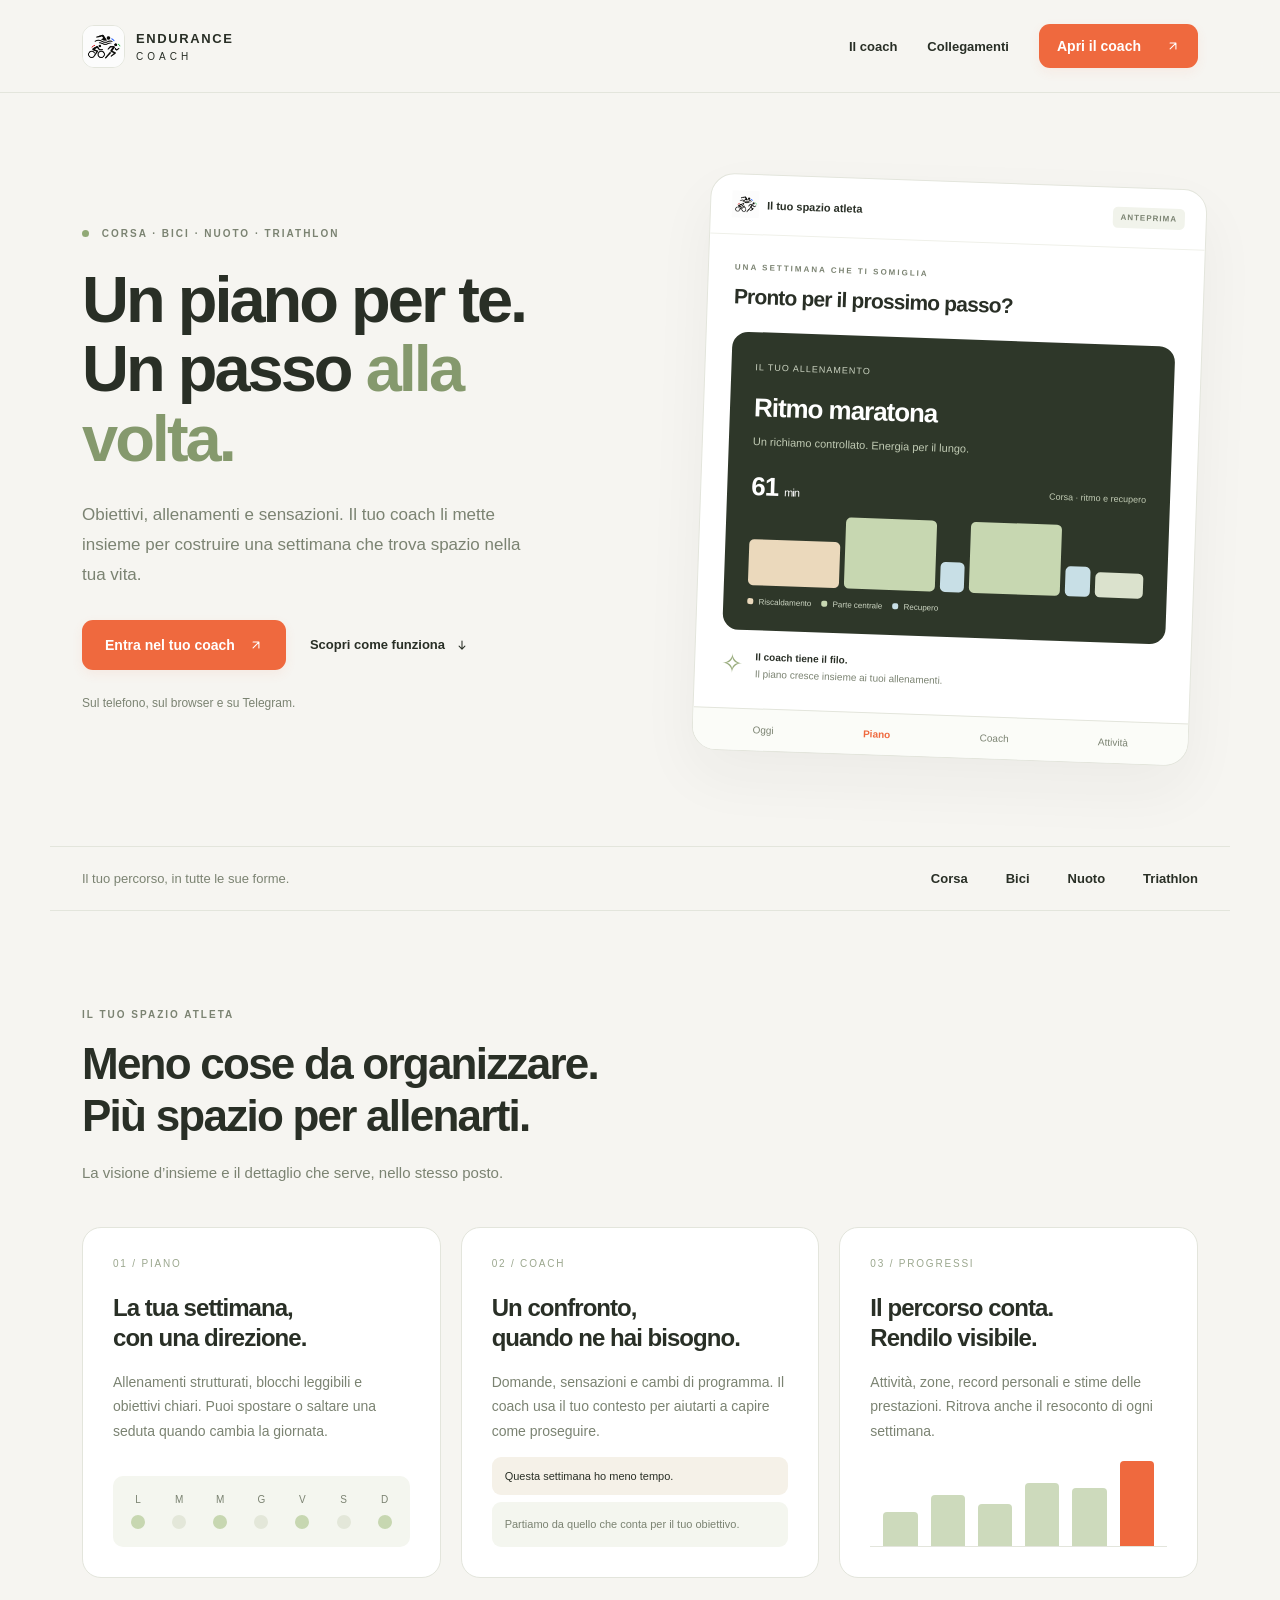
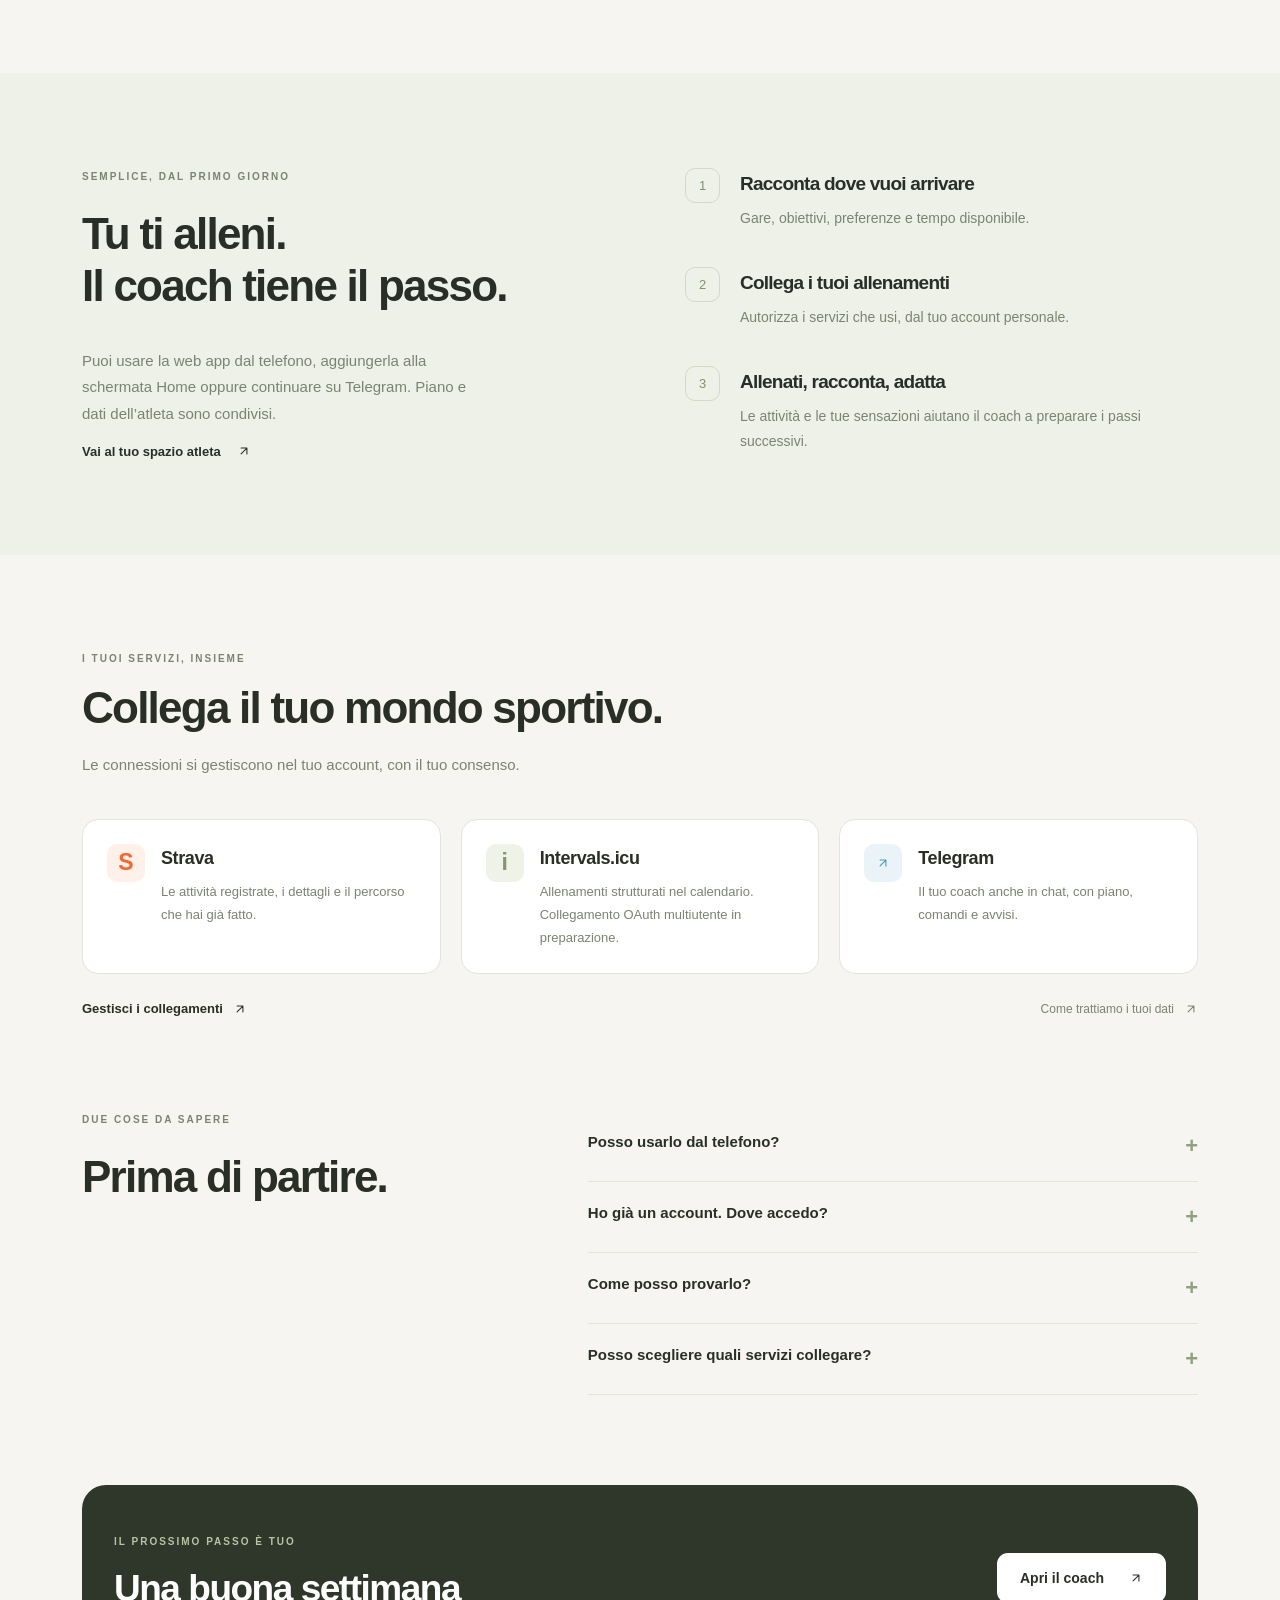
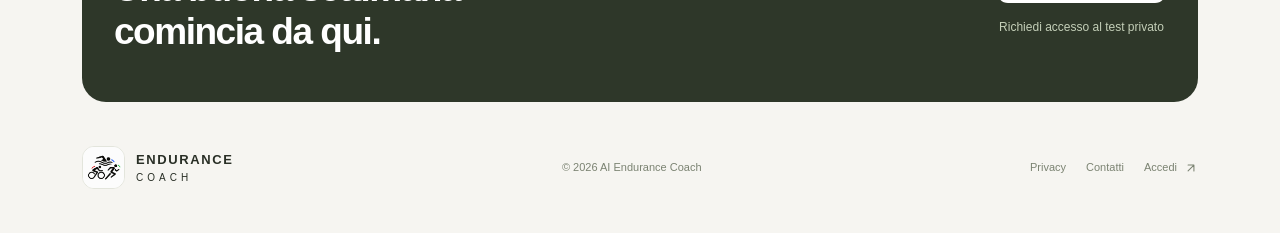
==== commit 10363f74: "minor changes" ====
--- a/index.html
+++ b/index.html
@@ -1,13 +1,13 @@
 <!doctype html>
-<html lang="it"><head><meta charset="utf-8"><meta name="viewport" content="width=device-width,initial-scale=1"><meta name="theme-color" content="#f6f5f1"><meta name="description" content="Il tuo coach per corsa, bici, nuoto e triathlon. Piani adattivi, allenamenti strutturati e feedback, nella web app e su Telegram."><title>AI Endurance Coach — Il tuo prossimo passo</title><link rel="icon" href="logo.png"><link rel="apple-touch-icon" href="logo.png"><link rel="stylesheet" href="styles.css"></head><body>
-<header class="site-header"><div class="container nav"><a class="brand" href="index.html"><img src="logo.png" alt=""><span>ENDURANCE<small>COACH</small></span></a><nav aria-label="Navigazione principale"><a href="#il-coach">Il coach</a><a href="#collegamenti">Collegamenti</a><a class="button button-small" href="https://coach.aiendurancecoach.app/">Apri il coach <svg class="link-arrow" viewBox="0 0 24 24" fill="none" stroke="currentColor" stroke-width="1.8" stroke-linecap="round" stroke-linejoin="round" aria-hidden="true" focusable="false"><path d="M7 17 17 7M7 7h10v10"/></svg></a></nav></div></header>
+<html lang="it"><head><meta charset="utf-8"><meta name="viewport" content="width=device-width,initial-scale=1"><meta name="theme-color" content="#f6f5f1"><meta name="description" content="Il tuo coach per corsa, bici, nuoto e triathlon. Piani adattivi, allenamenti strutturati e feedback, nella web app e su Telegram."><title>AI Endurance Coach — Il tuo prossimo passo</title><link rel="icon" href="logo.png"><link rel="apple-touch-icon" href="logo.png"><link rel="stylesheet" href="styles.css?v=20261006-small-arrows-2"></head><body>
+<header class="site-header"><div class="container nav"><a class="brand" href="index.html"><img src="logo.png" alt=""><span>ENDURANCE<small>COACH</small></span></a><nav aria-label="Navigazione principale"><a href="#il-coach">Il coach</a><a href="#collegamenti">Collegamenti</a><a class="button button-small" href="https://coach.aiendurancecoach.app/">Apri il coach <svg width="14" height="14" style="width:14px;height:14px;flex:0 0 14px" class="link-arrow" viewBox="0 0 24 24" fill="none" stroke="currentColor" stroke-width="1.8" stroke-linecap="round" stroke-linejoin="round" aria-hidden="true" focusable="false"><path d="M7 17 17 7M7 7h10v10"/></svg></a></nav></div></header>
 <main>
-<section class="hero container"><div class="hero-copy"><p class="eyebrow"><span class="status-dot"></span> CORSA · BICI · NUOTO · TRIATHLON</p><h1>Un piano per te.<br>Un passo <em>alla volta.</em></h1><p class="hero-text">Obiettivi, allenamenti e sensazioni. Il tuo coach li mette insieme per costruire una settimana che trova spazio nella tua vita.</p><div class="hero-actions"><a class="button" href="https://coach.aiendurancecoach.app/">Entra nel tuo coach <svg class="link-arrow" viewBox="0 0 24 24" fill="none" stroke="currentColor" stroke-width="1.8" stroke-linecap="round" stroke-linejoin="round" aria-hidden="true" focusable="false"><path d="M7 17 17 7M7 7h10v10"/></svg></a><a class="text-link" href="#il-coach">Scopri come funziona <svg class="link-arrow" viewBox="0 0 24 24" fill="none" stroke="currentColor" stroke-width="1.8" stroke-linecap="round" stroke-linejoin="round" aria-hidden="true" focusable="false"><path d="M12 5v14m-5-5 5 5 5-5"/></svg></a></div><p class="hero-note">Sul telefono, sul browser e su Telegram.</p></div>
+<section class="hero container"><div class="hero-copy"><p class="eyebrow"><span class="status-dot"></span> CORSA · BICI · NUOTO · TRIATHLON</p><h1>Un piano per te.<br>Un passo <em>alla volta.</em></h1><p class="hero-text">Obiettivi, allenamenti e sensazioni. Il tuo coach li mette insieme per costruire una settimana che trova spazio nella tua vita.</p><div class="hero-actions"><a class="button" href="https://coach.aiendurancecoach.app/">Entra nel tuo coach <svg width="14" height="14" style="width:14px;height:14px;flex:0 0 14px" class="link-arrow" viewBox="0 0 24 24" fill="none" stroke="currentColor" stroke-width="1.8" stroke-linecap="round" stroke-linejoin="round" aria-hidden="true" focusable="false"><path d="M7 17 17 7M7 7h10v10"/></svg></a><a class="text-link" href="#il-coach">Scopri come funziona <svg width="14" height="14" style="width:14px;height:14px;flex:0 0 14px" class="link-arrow" viewBox="0 0 24 24" fill="none" stroke="currentColor" stroke-width="1.8" stroke-linecap="round" stroke-linejoin="round" aria-hidden="true" focusable="false"><path d="M12 5v14m-5-5 5 5 5-5"/></svg></a></div><p class="hero-note">Sul telefono, sul browser e su Telegram.</p></div>
 <div class="app-preview" aria-label="Esempio illustrativo della web app"><div class="preview-top"><span><img src="logo.png" alt=""> Il tuo spazio atleta</span><span class="example-tag">ANTEPRIMA</span></div><div class="preview-body"><p class="eyebrow">UNA SETTIMANA CHE TI SOMIGLIA</p><h2>Pronto per il prossimo passo?</h2><div class="preview-session"><span class="session-tag">IL TUO ALLENAMENTO</span><h3>Ritmo maratona</h3><p>Un richiamo controllato. Energia per il lungo.</p><div class="session-facts"><strong>61 <small>min</small></strong><span>Corsa · ritmo e recupero</span></div><div class="workout-bars" aria-label="Riscaldamento, due blocchi di corsa con recupero, defaticamento"><i class="warm"></i><i class="work"></i><i class="rest"></i><i class="work"></i><i class="rest"></i><i class="cool"></i></div><div class="phase-legend"><span><i class="warm"></i> Riscaldamento</span><span><i class="work"></i> Parte centrale</span><span><i class="rest"></i> Recupero</span></div></div><div class="preview-bottom"><span class="coach-spark">✧</span><p><strong>Il coach tiene il filo.</strong><br>Il piano cresce insieme ai tuoi allenamenti.</p></div></div><div class="preview-nav"><span>Oggi</span><span class="active">Piano</span><span>Coach</span><span>Attività</span></div></div></section>
 <div class="container disciplines"><span>Il tuo percorso, in tutte le sue forme.</span><div><span>Corsa</span><span>Bici</span><span>Nuoto</span><span>Triathlon</span></div></div>
 <section class="container section" id="il-coach"><div class="section-title"><p class="eyebrow">IL TUO SPAZIO ATLETA</p><h2>Meno cose da organizzare.<br>Più spazio per allenarti.</h2><p>La visione d’insieme e il dettaglio che serve, nello stesso posto.</p></div><div class="feature-grid"><article class="feature"><span class="feature-number">01 / PIANO</span><h3>La tua settimana,<br>con una direzione.</h3><p>Allenamenti strutturati, blocchi leggibili e obiettivi chiari. Puoi spostare o saltare una seduta quando cambia la giornata.</p><div class="mini-week" aria-hidden="true"><span>L<i></i></span><span>M<i class="muted-dot"></i></span><span>M<i></i></span><span>G<i class="muted-dot"></i></span><span>V<i></i></span><span>S<i class="muted-dot"></i></span><span>D<i></i></span></div></article><article class="feature"><span class="feature-number">02 / COACH</span><h3>Un confronto,<br>quando ne hai bisogno.</h3><p>Domande, sensazioni e cambi di programma. Il coach usa il tuo contesto per aiutarti a capire come proseguire.</p><div class="mini-chat"><span>Questa settimana ho meno tempo.</span><p>Partiamo da quello che conta per il tuo obiettivo.</p></div></article><article class="feature"><span class="feature-number">03 / PROGRESSI</span><h3>Il percorso conta.<br>Rendilo visibile.</h3><p>Attività, zone, record personali e stime delle prestazioni. Ritrova anche il resoconto di ogni settimana.</p><div class="mini-chart" aria-hidden="true"><i></i><i></i><i></i><i></i><i></i><i></i></div></article></div></section>
-<section class="section how-section"><div class="container how-grid"><div><p class="eyebrow">SEMPLICE, DAL PRIMO GIORNO</p><h2>Tu ti alleni.<br>Il coach tiene il passo.</h2><p class="section-description">Puoi usare la web app dal telefono, aggiungerla alla schermata Home oppure continuare su Telegram. Piano e dati dell’atleta sono condivisi.</p><a class="text-link" href="https://coach.aiendurancecoach.app/">Vai al tuo spazio atleta <svg class="link-arrow" viewBox="0 0 24 24" fill="none" stroke="currentColor" stroke-width="1.8" stroke-linecap="round" stroke-linejoin="round" aria-hidden="true" focusable="false"><path d="M7 17 17 7M7 7h10v10"/></svg></a></div><ol class="steps"><li><span>1</span><div><h3>Racconta dove vuoi arrivare</h3><p>Gare, obiettivi, preferenze e tempo disponibile.</p></div></li><li><span>2</span><div><h3>Collega i tuoi allenamenti</h3><p>Autorizza i servizi che usi, dal tuo account personale.</p></div></li><li><span>3</span><div><h3>Allenati, racconta, adatta</h3><p>Le attività e le tue sensazioni aiutano il coach a preparare i passi successivi.</p></div></li></ol></div></section>
-<section class="container section" id="collegamenti"><div class="section-title"><p class="eyebrow">I TUOI SERVIZI, INSIEME</p><h2>Collega il tuo mondo sportivo.</h2><p>Le connessioni si gestiscono nel tuo account, con il tuo consenso.</p></div><div class="integration-grid"><article class="integration"><span class="service-logo strava">S</span><div><h3>Strava</h3><p>Le attività registrate, i dettagli e il percorso che hai già fatto.</p></div></article><article class="integration"><span class="service-logo intervals">i</span><div><h3>Intervals.icu</h3><p>Allenamenti strutturati nel calendario. Collegamento OAuth multiutente in preparazione.</p></div></article><article class="integration"><span class="service-logo telegram"><svg class="link-arrow" viewBox="0 0 24 24" fill="none" stroke="currentColor" stroke-width="1.8" stroke-linecap="round" stroke-linejoin="round" aria-hidden="true" focusable="false"><path d="M7 17 17 7M7 7h10v10"/></svg></span><div><h3>Telegram</h3><p>Il tuo coach anche in chat, con piano, comandi e avvisi.</p></div></article></div><div class="integration-links"><a class="text-link" href="https://coach.aiendurancecoach.app/?section=connections">Gestisci i collegamenti <svg class="link-arrow" viewBox="0 0 24 24" fill="none" stroke="currentColor" stroke-width="1.8" stroke-linecap="round" stroke-linejoin="round" aria-hidden="true" focusable="false"><path d="M7 17 17 7M7 7h10v10"/></svg></a><a href="privacy.html">Come trattiamo i tuoi dati <svg class="link-arrow" viewBox="0 0 24 24" fill="none" stroke="currentColor" stroke-width="1.8" stroke-linecap="round" stroke-linejoin="round" aria-hidden="true" focusable="false"><path d="M7 17 17 7M7 7h10v10"/></svg></a></div></section>
+<section class="section how-section"><div class="container how-grid"><div><p class="eyebrow">SEMPLICE, DAL PRIMO GIORNO</p><h2>Tu ti alleni.<br>Il coach tiene il passo.</h2><p class="section-description">Puoi usare la web app dal telefono, aggiungerla alla schermata Home oppure continuare su Telegram. Piano e dati dell’atleta sono condivisi.</p><a class="text-link" href="https://coach.aiendurancecoach.app/">Vai al tuo spazio atleta <svg width="14" height="14" style="width:14px;height:14px;flex:0 0 14px" class="link-arrow" viewBox="0 0 24 24" fill="none" stroke="currentColor" stroke-width="1.8" stroke-linecap="round" stroke-linejoin="round" aria-hidden="true" focusable="false"><path d="M7 17 17 7M7 7h10v10"/></svg></a></div><ol class="steps"><li><span>1</span><div><h3>Racconta dove vuoi arrivare</h3><p>Gare, obiettivi, preferenze e tempo disponibile.</p></div></li><li><span>2</span><div><h3>Collega i tuoi allenamenti</h3><p>Autorizza i servizi che usi, dal tuo account personale.</p></div></li><li><span>3</span><div><h3>Allenati, racconta, adatta</h3><p>Le attività e le tue sensazioni aiutano il coach a preparare i passi successivi.</p></div></li></ol></div></section>
+<section class="container section" id="collegamenti"><div class="section-title"><p class="eyebrow">I TUOI SERVIZI, INSIEME</p><h2>Collega il tuo mondo sportivo.</h2><p>Le connessioni si gestiscono nel tuo account, con il tuo consenso.</p></div><div class="integration-grid"><article class="integration"><span class="service-logo strava">S</span><div><h3>Strava</h3><p>Le attività registrate, i dettagli e il percorso che hai già fatto.</p></div></article><article class="integration"><span class="service-logo intervals">i</span><div><h3>Intervals.icu</h3><p>Allenamenti strutturati nel calendario. Collegamento OAuth multiutente in preparazione.</p></div></article><article class="integration"><span class="service-logo telegram"><svg width="14" height="14" style="width:14px;height:14px;flex:0 0 14px" class="link-arrow" viewBox="0 0 24 24" fill="none" stroke="currentColor" stroke-width="1.8" stroke-linecap="round" stroke-linejoin="round" aria-hidden="true" focusable="false"><path d="M7 17 17 7M7 7h10v10"/></svg></span><div><h3>Telegram</h3><p>Il tuo coach anche in chat, con piano, comandi e avvisi.</p></div></article></div><div class="integration-links"><a class="text-link" href="https://coach.aiendurancecoach.app/?section=connections">Gestisci i collegamenti <svg width="14" height="14" style="width:14px;height:14px;flex:0 0 14px" class="link-arrow" viewBox="0 0 24 24" fill="none" stroke="currentColor" stroke-width="1.8" stroke-linecap="round" stroke-linejoin="round" aria-hidden="true" focusable="false"><path d="M7 17 17 7M7 7h10v10"/></svg></a><a href="privacy.html">Come trattiamo i tuoi dati <svg width="14" height="14" style="width:14px;height:14px;flex:0 0 14px" class="link-arrow" viewBox="0 0 24 24" fill="none" stroke="currentColor" stroke-width="1.8" stroke-linecap="round" stroke-linejoin="round" aria-hidden="true" focusable="false"><path d="M7 17 17 7M7 7h10v10"/></svg></a></div></section>
 <section class="container faq-section"><div><p class="eyebrow">DUE COSE DA SAPERE</p><h2>Prima di partire.</h2></div><div class="faq"><details><summary>Posso usarlo dal telefono?<span>+</span></summary><p>Sì. La web app è pensata per il telefono e funziona anche sul browser del PC. Puoi aggiungerla alla Home e autorizzare le notifiche sugli apparecchi compatibili.</p></details><details><summary>Ho già un account. Dove accedo?<span>+</span></summary><p>Apri <a href="https://coach.aiendurancecoach.app/">il tuo spazio atleta</a> e usa le tue credenziali web. Puoi ritrovare piano, attività e profilo collegati al tuo account Telegram.</p></details><details><summary>Come posso provarlo?<span>+</span></summary><p>Il progetto è in fase di test privato. <a href="mailto:contact@aiendurancecoach.app?subject=Accesso%20AI%20Endurance%20Coach">Scrivici per richiedere un accesso</a>. Non occorre creare un secondo account sul sito pubblico.</p></details><details><summary>Posso scegliere quali servizi collegare?<span>+</span></summary><p>Sì. Autorizzi i collegamenti dal tuo account e puoi scollegarli dalla sezione Collegamenti. Leggi la <a href="privacy.html">privacy policy</a> per le informazioni sui dati trattati.</p></details></div></section>
-<section class="container final-cta"><div><p class="eyebrow">IL PROSSIMO PASSO È TUO</p><h2>Una buona settimana<br>comincia da qui.</h2></div><div><a class="button light-button" href="https://coach.aiendurancecoach.app/">Apri il coach <svg class="link-arrow" viewBox="0 0 24 24" fill="none" stroke="currentColor" stroke-width="1.8" stroke-linecap="round" stroke-linejoin="round" aria-hidden="true" focusable="false"><path d="M7 17 17 7M7 7h10v10"/></svg></a><a class="contact-link" href="mailto:contact@aiendurancecoach.app">Richiedi accesso al test privato</a></div></section>
-</main><footer class="site-footer"><div class="container footer-content"><a class="brand" href="index.html"><img src="logo.png" alt=""><span>ENDURANCE<small>COACH</small></span></a><p>© 2026 AI Endurance Coach</p><div><a href="privacy.html">Privacy</a><a href="mailto:contact@aiendurancecoach.app">Contatti</a><a href="https://coach.aiendurancecoach.app/">Accedi <svg class="link-arrow" viewBox="0 0 24 24" fill="none" stroke="currentColor" stroke-width="1.8" stroke-linecap="round" stroke-linejoin="round" aria-hidden="true" focusable="false"><path d="M7 17 17 7M7 7h10v10"/></svg></a></div></div></footer></body></html>
+<section class="container final-cta"><div><p class="eyebrow">IL PROSSIMO PASSO È TUO</p><h2>Una buona settimana<br>comincia da qui.</h2></div><div><a class="button light-button" href="https://coach.aiendurancecoach.app/">Apri il coach <svg width="14" height="14" style="width:14px;height:14px;flex:0 0 14px" class="link-arrow" viewBox="0 0 24 24" fill="none" stroke="currentColor" stroke-width="1.8" stroke-linecap="round" stroke-linejoin="round" aria-hidden="true" focusable="false"><path d="M7 17 17 7M7 7h10v10"/></svg></a><a class="contact-link" href="mailto:contact@aiendurancecoach.app">Richiedi accesso al test privato</a></div></section>
+</main><footer class="site-footer"><div class="container footer-content"><a class="brand" href="index.html"><img src="logo.png" alt=""><span>ENDURANCE<small>COACH</small></span></a><p>© 2026 AI Endurance Coach</p><div><a href="privacy.html">Privacy</a><a href="mailto:contact@aiendurancecoach.app">Contatti</a><a href="https://coach.aiendurancecoach.app/">Accedi <svg width="14" height="14" style="width:14px;height:14px;flex:0 0 14px" class="link-arrow" viewBox="0 0 24 24" fill="none" stroke="currentColor" stroke-width="1.8" stroke-linecap="round" stroke-linejoin="round" aria-hidden="true" focusable="false"><path d="M7 17 17 7M7 7h10v10"/></svg></a></div></div></footer></body></html>
--- a/styles.css
+++ b/styles.css
@@ -2,3 +2,5 @@
 @media(max-width:900px){.hero{gap:35px}.hero h1{letter-spacing:-2px}.feature{padding:22px}.feature h3{font-size:21px}.how-grid{gap:40px}.integration-grid{grid-template-columns:1fr}.integration{align-items:center}.faq-section{gap:35px}.final-cta{margin:0 24px}.footer-content{flex-wrap:wrap}}@media(max-width:600px){html{scroll-padding-top:80px}.container{padding-left:22px;padding-right:22px}.nav{min-height:76px;gap:12px}.brand{font-size:10px;letter-spacing:1px;gap:7px}.brand small{font-size:8px;letter-spacing:3px}.brand img{width:35px;height:35px}.nav nav{gap:0}.nav nav>a:not(.button){display:none}.button-small{font-size:11px;min-height:42px;padding:10px 13px;gap:12px}.hero{grid-template-columns:1fr;padding-top:45px;padding-bottom:40px;gap:42px}.hero h1{font-size:46px;line-height:1.08;letter-spacing:-2px}.hero-text{font-size:16px}.hero-actions{gap:20px}.hero-actions .button{font-size:13px}.app-preview{transform:none;width:100%;max-width:440px;margin:auto}.preview-body{padding:22px}.disciplines{display:block;padding-top:21px;padding-bottom:21px}.disciplines>div{margin-top:16px;gap:0;justify-content:space-between;font-size:13px}.section{padding-top:62px;padding-bottom:62px}.section-title{margin-bottom:28px}h2{font-size:31px}.feature-grid,.how-grid,.faq-section{grid-template-columns:1fr}.feature-grid{gap:16px}.feature{padding:26px}.feature h3{font-size:24px}.feature p{margin-bottom:25px}.how-grid{gap:32px}.steps{gap:24px}.integration-links{flex-direction:column;gap:18px}.faq-section{gap:9px;padding-bottom:55px}.final-cta{margin:0 16px;padding:32px 26px;flex-direction:column;align-items:flex-start;gap:26px}.final-cta h2{font-size:31px}.final-cta>div:last-child{align-items:flex-start}.footer-content{flex-direction:column;align-items:flex-start;gap:22px}.site-footer{padding:35px 0}.legal-content h1{font-size:35px}}@media(prefers-reduced-motion:reduce){html{scroll-behavior:auto}*{transition:none!important}}
 
 .link-arrow{display:block;width:16px;height:16px;flex:0 0 16px}.footer-content>div{display:flex;align-items:center;flex-wrap:wrap;gap:20px}.footer-content>div>a{display:inline-flex;align-items:center;gap:7px;line-height:1.5;white-space:nowrap}.integration-links>a{display:inline-flex;align-items:center;gap:10px}@media(max-width:650px){.footer-content>div{width:100%;justify-content:flex-start;gap:24px}}
+
+.button,.text-link{white-space:nowrap}.link-arrow{width:14px;height:14px;flex:0 0 14px}.hero-actions .button{gap:14px}.hero-actions .text-link{gap:10px}
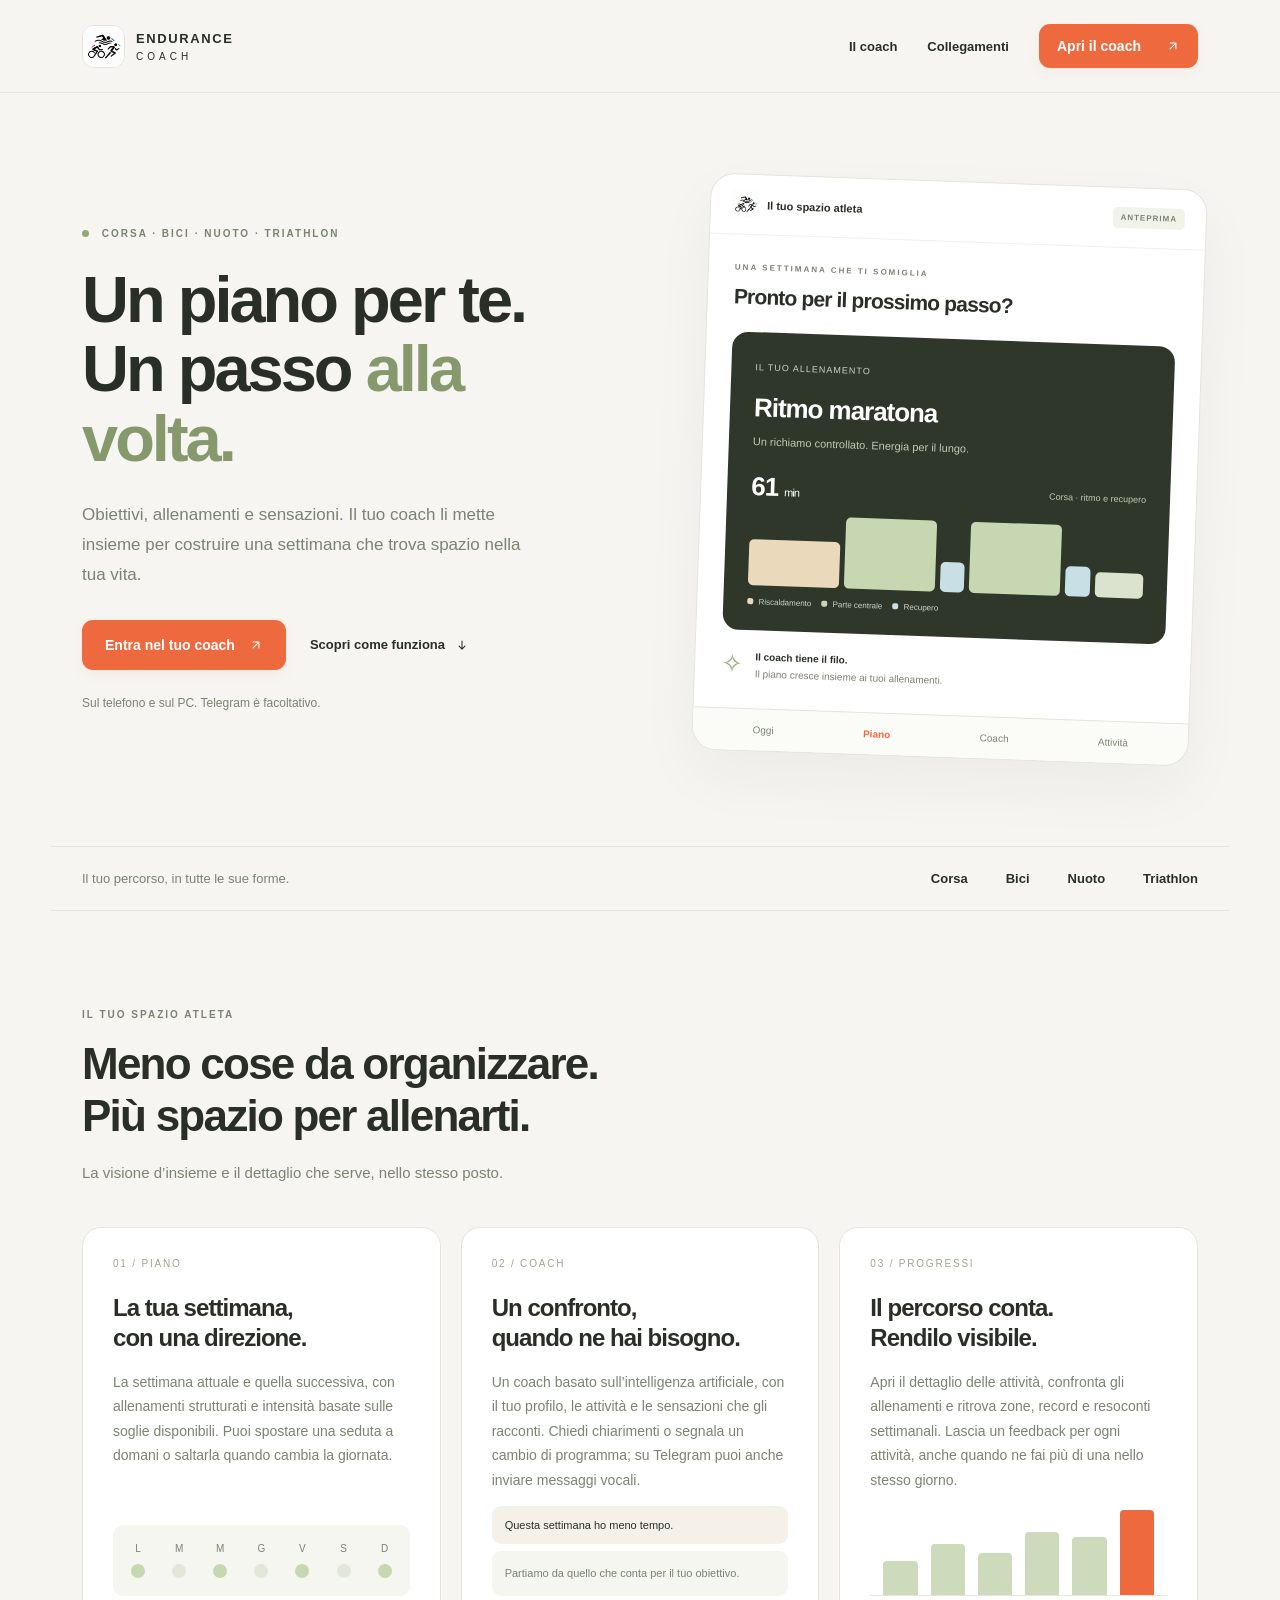
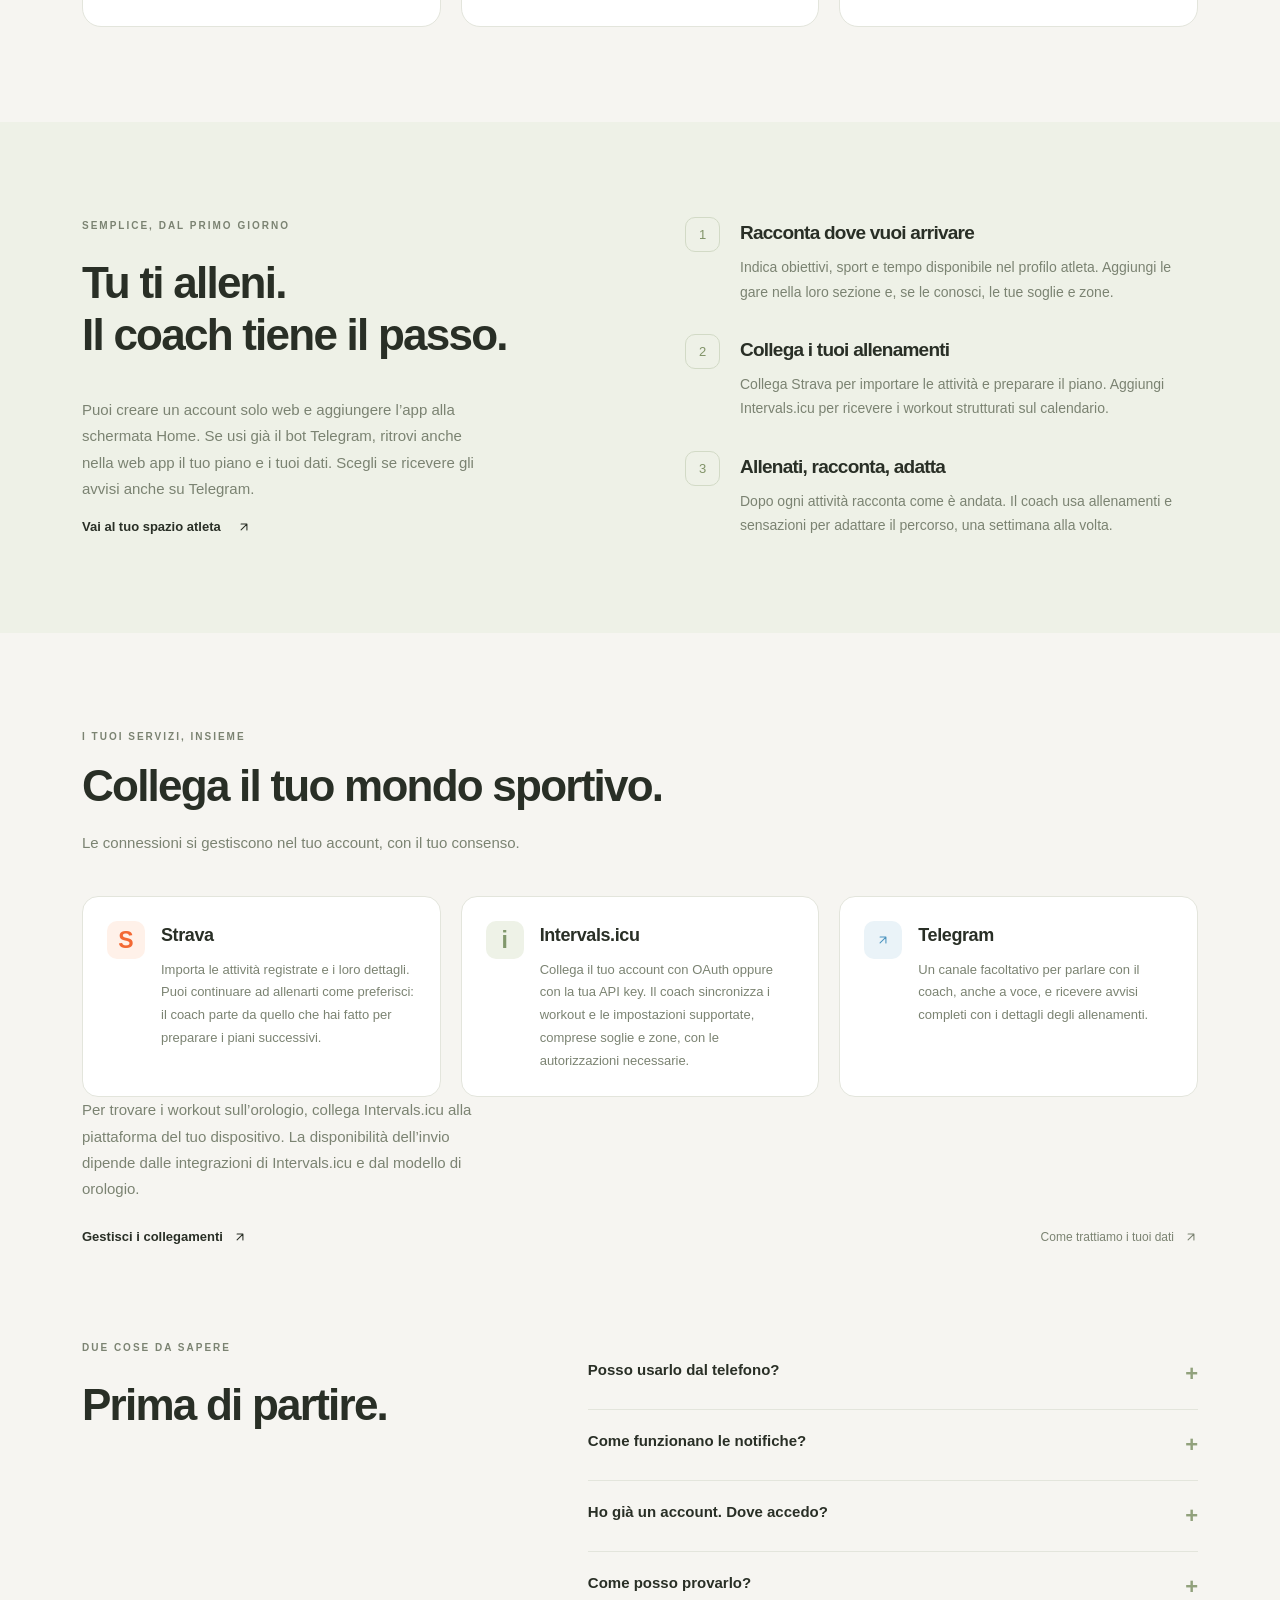
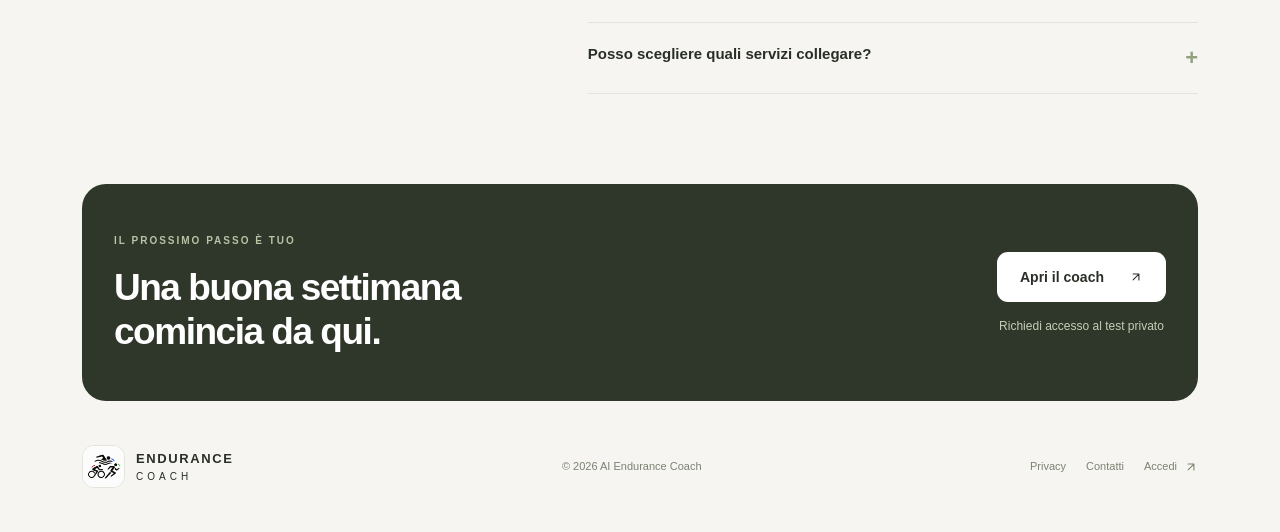
==== commit 270d0ff4: "UPDATE - general" ====
--- a/index.html
+++ b/index.html
@@ -2,12 +2,12 @@
 <html lang="it"><head><meta charset="utf-8"><meta name="viewport" content="width=device-width,initial-scale=1"><meta name="theme-color" content="#f6f5f1"><meta name="description" content="Il tuo coach per corsa, bici, nuoto e triathlon. Piani adattivi, allenamenti strutturati e feedback, nella web app e su Telegram."><title>AI Endurance Coach — Il tuo prossimo passo</title><link rel="icon" href="logo.png"><link rel="apple-touch-icon" href="logo.png"><link rel="stylesheet" href="styles.css?v=20261006-small-arrows-2"></head><body>
 <header class="site-header"><div class="container nav"><a class="brand" href="index.html"><img src="logo.png" alt=""><span>ENDURANCE<small>COACH</small></span></a><nav aria-label="Navigazione principale"><a href="#il-coach">Il coach</a><a href="#collegamenti">Collegamenti</a><a class="button button-small" href="https://coach.aiendurancecoach.app/">Apri il coach <svg width="14" height="14" style="width:14px;height:14px;flex:0 0 14px" class="link-arrow" viewBox="0 0 24 24" fill="none" stroke="currentColor" stroke-width="1.8" stroke-linecap="round" stroke-linejoin="round" aria-hidden="true" focusable="false"><path d="M7 17 17 7M7 7h10v10"/></svg></a></nav></div></header>
 <main>
-<section class="hero container"><div class="hero-copy"><p class="eyebrow"><span class="status-dot"></span> CORSA · BICI · NUOTO · TRIATHLON</p><h1>Un piano per te.<br>Un passo <em>alla volta.</em></h1><p class="hero-text">Obiettivi, allenamenti e sensazioni. Il tuo coach li mette insieme per costruire una settimana che trova spazio nella tua vita.</p><div class="hero-actions"><a class="button" href="https://coach.aiendurancecoach.app/">Entra nel tuo coach <svg width="14" height="14" style="width:14px;height:14px;flex:0 0 14px" class="link-arrow" viewBox="0 0 24 24" fill="none" stroke="currentColor" stroke-width="1.8" stroke-linecap="round" stroke-linejoin="round" aria-hidden="true" focusable="false"><path d="M7 17 17 7M7 7h10v10"/></svg></a><a class="text-link" href="#il-coach">Scopri come funziona <svg width="14" height="14" style="width:14px;height:14px;flex:0 0 14px" class="link-arrow" viewBox="0 0 24 24" fill="none" stroke="currentColor" stroke-width="1.8" stroke-linecap="round" stroke-linejoin="round" aria-hidden="true" focusable="false"><path d="M12 5v14m-5-5 5 5 5-5"/></svg></a></div><p class="hero-note">Sul telefono, sul browser e su Telegram.</p></div>
+<section class="hero container"><div class="hero-copy"><p class="eyebrow"><span class="status-dot"></span> CORSA · BICI · NUOTO · TRIATHLON</p><h1>Un piano per te.<br>Un passo <em>alla volta.</em></h1><p class="hero-text">Obiettivi, allenamenti e sensazioni. Il tuo coach li mette insieme per costruire una settimana che trova spazio nella tua vita.</p><div class="hero-actions"><a class="button" href="https://coach.aiendurancecoach.app/">Entra nel tuo coach <svg width="14" height="14" style="width:14px;height:14px;flex:0 0 14px" class="link-arrow" viewBox="0 0 24 24" fill="none" stroke="currentColor" stroke-width="1.8" stroke-linecap="round" stroke-linejoin="round" aria-hidden="true" focusable="false"><path d="M7 17 17 7M7 7h10v10"/></svg></a><a class="text-link" href="#il-coach">Scopri come funziona <svg width="14" height="14" style="width:14px;height:14px;flex:0 0 14px" class="link-arrow" viewBox="0 0 24 24" fill="none" stroke="currentColor" stroke-width="1.8" stroke-linecap="round" stroke-linejoin="round" aria-hidden="true" focusable="false"><path d="M12 5v14m-5-5 5 5 5-5"/></svg></a></div><p class="hero-note">Sul telefono e sul PC. Telegram è facoltativo.</p></div>
 <div class="app-preview" aria-label="Esempio illustrativo della web app"><div class="preview-top"><span><img src="logo.png" alt=""> Il tuo spazio atleta</span><span class="example-tag">ANTEPRIMA</span></div><div class="preview-body"><p class="eyebrow">UNA SETTIMANA CHE TI SOMIGLIA</p><h2>Pronto per il prossimo passo?</h2><div class="preview-session"><span class="session-tag">IL TUO ALLENAMENTO</span><h3>Ritmo maratona</h3><p>Un richiamo controllato. Energia per il lungo.</p><div class="session-facts"><strong>61 <small>min</small></strong><span>Corsa · ritmo e recupero</span></div><div class="workout-bars" aria-label="Riscaldamento, due blocchi di corsa con recupero, defaticamento"><i class="warm"></i><i class="work"></i><i class="rest"></i><i class="work"></i><i class="rest"></i><i class="cool"></i></div><div class="phase-legend"><span><i class="warm"></i> Riscaldamento</span><span><i class="work"></i> Parte centrale</span><span><i class="rest"></i> Recupero</span></div></div><div class="preview-bottom"><span class="coach-spark">✧</span><p><strong>Il coach tiene il filo.</strong><br>Il piano cresce insieme ai tuoi allenamenti.</p></div></div><div class="preview-nav"><span>Oggi</span><span class="active">Piano</span><span>Coach</span><span>Attività</span></div></div></section>
 <div class="container disciplines"><span>Il tuo percorso, in tutte le sue forme.</span><div><span>Corsa</span><span>Bici</span><span>Nuoto</span><span>Triathlon</span></div></div>
-<section class="container section" id="il-coach"><div class="section-title"><p class="eyebrow">IL TUO SPAZIO ATLETA</p><h2>Meno cose da organizzare.<br>Più spazio per allenarti.</h2><p>La visione d’insieme e il dettaglio che serve, nello stesso posto.</p></div><div class="feature-grid"><article class="feature"><span class="feature-number">01 / PIANO</span><h3>La tua settimana,<br>con una direzione.</h3><p>Allenamenti strutturati, blocchi leggibili e obiettivi chiari. Puoi spostare o saltare una seduta quando cambia la giornata.</p><div class="mini-week" aria-hidden="true"><span>L<i></i></span><span>M<i class="muted-dot"></i></span><span>M<i></i></span><span>G<i class="muted-dot"></i></span><span>V<i></i></span><span>S<i class="muted-dot"></i></span><span>D<i></i></span></div></article><article class="feature"><span class="feature-number">02 / COACH</span><h3>Un confronto,<br>quando ne hai bisogno.</h3><p>Domande, sensazioni e cambi di programma. Il coach usa il tuo contesto per aiutarti a capire come proseguire.</p><div class="mini-chat"><span>Questa settimana ho meno tempo.</span><p>Partiamo da quello che conta per il tuo obiettivo.</p></div></article><article class="feature"><span class="feature-number">03 / PROGRESSI</span><h3>Il percorso conta.<br>Rendilo visibile.</h3><p>Attività, zone, record personali e stime delle prestazioni. Ritrova anche il resoconto di ogni settimana.</p><div class="mini-chart" aria-hidden="true"><i></i><i></i><i></i><i></i><i></i><i></i></div></article></div></section>
-<section class="section how-section"><div class="container how-grid"><div><p class="eyebrow">SEMPLICE, DAL PRIMO GIORNO</p><h2>Tu ti alleni.<br>Il coach tiene il passo.</h2><p class="section-description">Puoi usare la web app dal telefono, aggiungerla alla schermata Home oppure continuare su Telegram. Piano e dati dell’atleta sono condivisi.</p><a class="text-link" href="https://coach.aiendurancecoach.app/">Vai al tuo spazio atleta <svg width="14" height="14" style="width:14px;height:14px;flex:0 0 14px" class="link-arrow" viewBox="0 0 24 24" fill="none" stroke="currentColor" stroke-width="1.8" stroke-linecap="round" stroke-linejoin="round" aria-hidden="true" focusable="false"><path d="M7 17 17 7M7 7h10v10"/></svg></a></div><ol class="steps"><li><span>1</span><div><h3>Racconta dove vuoi arrivare</h3><p>Gare, obiettivi, preferenze e tempo disponibile.</p></div></li><li><span>2</span><div><h3>Collega i tuoi allenamenti</h3><p>Autorizza i servizi che usi, dal tuo account personale.</p></div></li><li><span>3</span><div><h3>Allenati, racconta, adatta</h3><p>Le attività e le tue sensazioni aiutano il coach a preparare i passi successivi.</p></div></li></ol></div></section>
-<section class="container section" id="collegamenti"><div class="section-title"><p class="eyebrow">I TUOI SERVIZI, INSIEME</p><h2>Collega il tuo mondo sportivo.</h2><p>Le connessioni si gestiscono nel tuo account, con il tuo consenso.</p></div><div class="integration-grid"><article class="integration"><span class="service-logo strava">S</span><div><h3>Strava</h3><p>Le attività registrate, i dettagli e il percorso che hai già fatto.</p></div></article><article class="integration"><span class="service-logo intervals">i</span><div><h3>Intervals.icu</h3><p>Allenamenti strutturati nel calendario. Collegamento OAuth multiutente in preparazione.</p></div></article><article class="integration"><span class="service-logo telegram"><svg width="14" height="14" style="width:14px;height:14px;flex:0 0 14px" class="link-arrow" viewBox="0 0 24 24" fill="none" stroke="currentColor" stroke-width="1.8" stroke-linecap="round" stroke-linejoin="round" aria-hidden="true" focusable="false"><path d="M7 17 17 7M7 7h10v10"/></svg></span><div><h3>Telegram</h3><p>Il tuo coach anche in chat, con piano, comandi e avvisi.</p></div></article></div><div class="integration-links"><a class="text-link" href="https://coach.aiendurancecoach.app/?section=connections">Gestisci i collegamenti <svg width="14" height="14" style="width:14px;height:14px;flex:0 0 14px" class="link-arrow" viewBox="0 0 24 24" fill="none" stroke="currentColor" stroke-width="1.8" stroke-linecap="round" stroke-linejoin="round" aria-hidden="true" focusable="false"><path d="M7 17 17 7M7 7h10v10"/></svg></a><a href="privacy.html">Come trattiamo i tuoi dati <svg width="14" height="14" style="width:14px;height:14px;flex:0 0 14px" class="link-arrow" viewBox="0 0 24 24" fill="none" stroke="currentColor" stroke-width="1.8" stroke-linecap="round" stroke-linejoin="round" aria-hidden="true" focusable="false"><path d="M7 17 17 7M7 7h10v10"/></svg></a></div></section>
-<section class="container faq-section"><div><p class="eyebrow">DUE COSE DA SAPERE</p><h2>Prima di partire.</h2></div><div class="faq"><details><summary>Posso usarlo dal telefono?<span>+</span></summary><p>Sì. La web app è pensata per il telefono e funziona anche sul browser del PC. Puoi aggiungerla alla Home e autorizzare le notifiche sugli apparecchi compatibili.</p></details><details><summary>Ho già un account. Dove accedo?<span>+</span></summary><p>Apri <a href="https://coach.aiendurancecoach.app/">il tuo spazio atleta</a> e usa le tue credenziali web. Puoi ritrovare piano, attività e profilo collegati al tuo account Telegram.</p></details><details><summary>Come posso provarlo?<span>+</span></summary><p>Il progetto è in fase di test privato. <a href="mailto:contact@aiendurancecoach.app?subject=Accesso%20AI%20Endurance%20Coach">Scrivici per richiedere un accesso</a>. Non occorre creare un secondo account sul sito pubblico.</p></details><details><summary>Posso scegliere quali servizi collegare?<span>+</span></summary><p>Sì. Autorizzi i collegamenti dal tuo account e puoi scollegarli dalla sezione Collegamenti. Leggi la <a href="privacy.html">privacy policy</a> per le informazioni sui dati trattati.</p></details></div></section>
+<section class="container section" id="il-coach"><div class="section-title"><p class="eyebrow">IL TUO SPAZIO ATLETA</p><h2>Meno cose da organizzare.<br>Più spazio per allenarti.</h2><p>La visione d’insieme e il dettaglio che serve, nello stesso posto.</p></div><div class="feature-grid"><article class="feature"><span class="feature-number">01 / PIANO</span><h3>La tua settimana,<br>con una direzione.</h3><p>La settimana attuale e quella successiva, con allenamenti strutturati e intensità basate sulle soglie disponibili. Puoi spostare una seduta a domani o saltarla quando cambia la giornata.</p><div class="mini-week" aria-hidden="true"><span>L<i></i></span><span>M<i class="muted-dot"></i></span><span>M<i></i></span><span>G<i class="muted-dot"></i></span><span>V<i></i></span><span>S<i class="muted-dot"></i></span><span>D<i></i></span></div></article><article class="feature"><span class="feature-number">02 / COACH</span><h3>Un confronto,<br>quando ne hai bisogno.</h3><p>Un coach basato sull’intelligenza artificiale, con il tuo profilo, le attività e le sensazioni che gli racconti. Chiedi chiarimenti o segnala un cambio di programma; su Telegram puoi anche inviare messaggi vocali.</p><div class="mini-chat"><span>Questa settimana ho meno tempo.</span><p>Partiamo da quello che conta per il tuo obiettivo.</p></div></article><article class="feature"><span class="feature-number">03 / PROGRESSI</span><h3>Il percorso conta.<br>Rendilo visibile.</h3><p>Apri il dettaglio delle attività, confronta gli allenamenti e ritrova zone, record e resoconti settimanali. Lascia un feedback per ogni attività, anche quando ne fai più di una nello stesso giorno.</p><div class="mini-chart" aria-hidden="true"><i></i><i></i><i></i><i></i><i></i><i></i></div></article></div></section>
+<section class="section how-section"><div class="container how-grid"><div><p class="eyebrow">SEMPLICE, DAL PRIMO GIORNO</p><h2>Tu ti alleni.<br>Il coach tiene il passo.</h2><p class="section-description">Puoi creare un account solo web e aggiungere l’app alla schermata Home. Se usi già il bot Telegram, ritrovi anche nella web app il tuo piano e i tuoi dati. Scegli se ricevere gli avvisi anche su Telegram.</p><a class="text-link" href="https://coach.aiendurancecoach.app/">Vai al tuo spazio atleta <svg width="14" height="14" style="width:14px;height:14px;flex:0 0 14px" class="link-arrow" viewBox="0 0 24 24" fill="none" stroke="currentColor" stroke-width="1.8" stroke-linecap="round" stroke-linejoin="round" aria-hidden="true" focusable="false"><path d="M7 17 17 7M7 7h10v10"/></svg></a></div><ol class="steps"><li><span>1</span><div><h3>Racconta dove vuoi arrivare</h3><p>Indica obiettivi, sport e tempo disponibile nel profilo atleta. Aggiungi le gare nella loro sezione e, se le conosci, le tue soglie e zone.</p></div></li><li><span>2</span><div><h3>Collega i tuoi allenamenti</h3><p>Collega Strava per importare le attività e preparare il piano. Aggiungi Intervals.icu per ricevere i workout strutturati sul calendario.</p></div></li><li><span>3</span><div><h3>Allenati, racconta, adatta</h3><p>Dopo ogni attività racconta come è andata. Il coach usa allenamenti e sensazioni per adattare il percorso, una settimana alla volta.</p></div></li></ol></div></section>
+<section class="container section" id="collegamenti"><div class="section-title"><p class="eyebrow">I TUOI SERVIZI, INSIEME</p><h2>Collega il tuo mondo sportivo.</h2><p>Le connessioni si gestiscono nel tuo account, con il tuo consenso.</p></div><div class="integration-grid"><article class="integration"><span class="service-logo strava">S</span><div><h3>Strava</h3><p>Importa le attività registrate e i loro dettagli. Puoi continuare ad allenarti come preferisci: il coach parte da quello che hai fatto per preparare i piani successivi.</p></div></article><article class="integration"><span class="service-logo intervals">i</span><div><h3>Intervals.icu</h3><p>Collega il tuo account con OAuth oppure con la tua API key. Il coach sincronizza i workout e le impostazioni supportate, comprese soglie e zone, con le autorizzazioni necessarie.</p></div></article><article class="integration"><span class="service-logo telegram"><svg width="14" height="14" style="width:14px;height:14px;flex:0 0 14px" class="link-arrow" viewBox="0 0 24 24" fill="none" stroke="currentColor" stroke-width="1.8" stroke-linecap="round" stroke-linejoin="round" aria-hidden="true" focusable="false"><path d="M7 17 17 7M7 7h10v10"/></svg></span><div><h3>Telegram</h3><p>Un canale facoltativo per parlare con il coach, anche a voce, e ricevere avvisi completi con i dettagli degli allenamenti.</p></div></article></div><p class="section-description">Per trovare i workout sull’orologio, collega Intervals.icu alla piattaforma del tuo dispositivo. La disponibilità dell’invio dipende dalle integrazioni di Intervals.icu e dal modello di orologio.</p><div class="integration-links"><a class="text-link" href="https://coach.aiendurancecoach.app/?section=connections">Gestisci i collegamenti <svg width="14" height="14" style="width:14px;height:14px;flex:0 0 14px" class="link-arrow" viewBox="0 0 24 24" fill="none" stroke="currentColor" stroke-width="1.8" stroke-linecap="round" stroke-linejoin="round" aria-hidden="true" focusable="false"><path d="M7 17 17 7M7 7h10v10"/></svg></a><a href="privacy.html">Come trattiamo i tuoi dati <svg width="14" height="14" style="width:14px;height:14px;flex:0 0 14px" class="link-arrow" viewBox="0 0 24 24" fill="none" stroke="currentColor" stroke-width="1.8" stroke-linecap="round" stroke-linejoin="round" aria-hidden="true" focusable="false"><path d="M7 17 17 7M7 7h10v10"/></svg></a></div></section>
+<section class="container faq-section"><div><p class="eyebrow">DUE COSE DA SAPERE</p><h2>Prima di partire.</h2></div><div class="faq"><details><summary>Posso usarlo dal telefono?<span>+</span></summary><p>Sì. La web app è pensata per il telefono e funziona anche sul browser del PC. Puoi aggiungerla alla Home e autorizzare le notifiche sugli apparecchi compatibili.</p></details><details><summary>Come funzionano le notifiche?<span>+</span></summary><p>Nella web app gli avvisi sono brevi: un tocco apre direttamente l’allenamento, l’attività o il feedback del coach. Su Telegram ricevi messaggi con i dettagli. Puoi scegliere le categorie e attivare le notifiche sul dispositivo.</p></details><details><summary>Ho già un account. Dove accedo?<span>+</span></summary><p>Apri <a href="https://coach.aiendurancecoach.app/">il tuo spazio atleta</a> e usa le tue credenziali web. Ritrovi piano, attività e profilo sia con un account solo web sia con un account Telegram abilitato alla web app.</p></details><details><summary>Come posso provarlo?<span>+</span></summary><p>Puoi <a href="https://coach.aiendurancecoach.app/?demo=1">esplorare l’anteprima</a> senza registrarti. Per un account personale, <a href="mailto:contact@aiendurancecoach.app?subject=Accesso%20AI%20Endurance%20Coach">richiedi l’accesso al test privato</a>, poi scegli «Registrati» nella web app: ti servirà il codice di accesso del coach.</p></details><details><summary>Posso scegliere quali servizi collegare?<span>+</span></summary><p>Sì. Autorizzi i collegamenti dal tuo account e puoi scollegarli dalla sezione Collegamenti. Leggi la <a href="privacy.html">privacy policy</a> per le informazioni sui dati trattati.</p></details></div></section>
 <section class="container final-cta"><div><p class="eyebrow">IL PROSSIMO PASSO È TUO</p><h2>Una buona settimana<br>comincia da qui.</h2></div><div><a class="button light-button" href="https://coach.aiendurancecoach.app/">Apri il coach <svg width="14" height="14" style="width:14px;height:14px;flex:0 0 14px" class="link-arrow" viewBox="0 0 24 24" fill="none" stroke="currentColor" stroke-width="1.8" stroke-linecap="round" stroke-linejoin="round" aria-hidden="true" focusable="false"><path d="M7 17 17 7M7 7h10v10"/></svg></a><a class="contact-link" href="mailto:contact@aiendurancecoach.app">Richiedi accesso al test privato</a></div></section>
 </main><footer class="site-footer"><div class="container footer-content"><a class="brand" href="index.html"><img src="logo.png" alt=""><span>ENDURANCE<small>COACH</small></span></a><p>© 2026 AI Endurance Coach</p><div><a href="privacy.html">Privacy</a><a href="mailto:contact@aiendurancecoach.app">Contatti</a><a href="https://coach.aiendurancecoach.app/">Accedi <svg width="14" height="14" style="width:14px;height:14px;flex:0 0 14px" class="link-arrow" viewBox="0 0 24 24" fill="none" stroke="currentColor" stroke-width="1.8" stroke-linecap="round" stroke-linejoin="round" aria-hidden="true" focusable="false"><path d="M7 17 17 7M7 7h10v10"/></svg></a></div></div></footer></body></html>
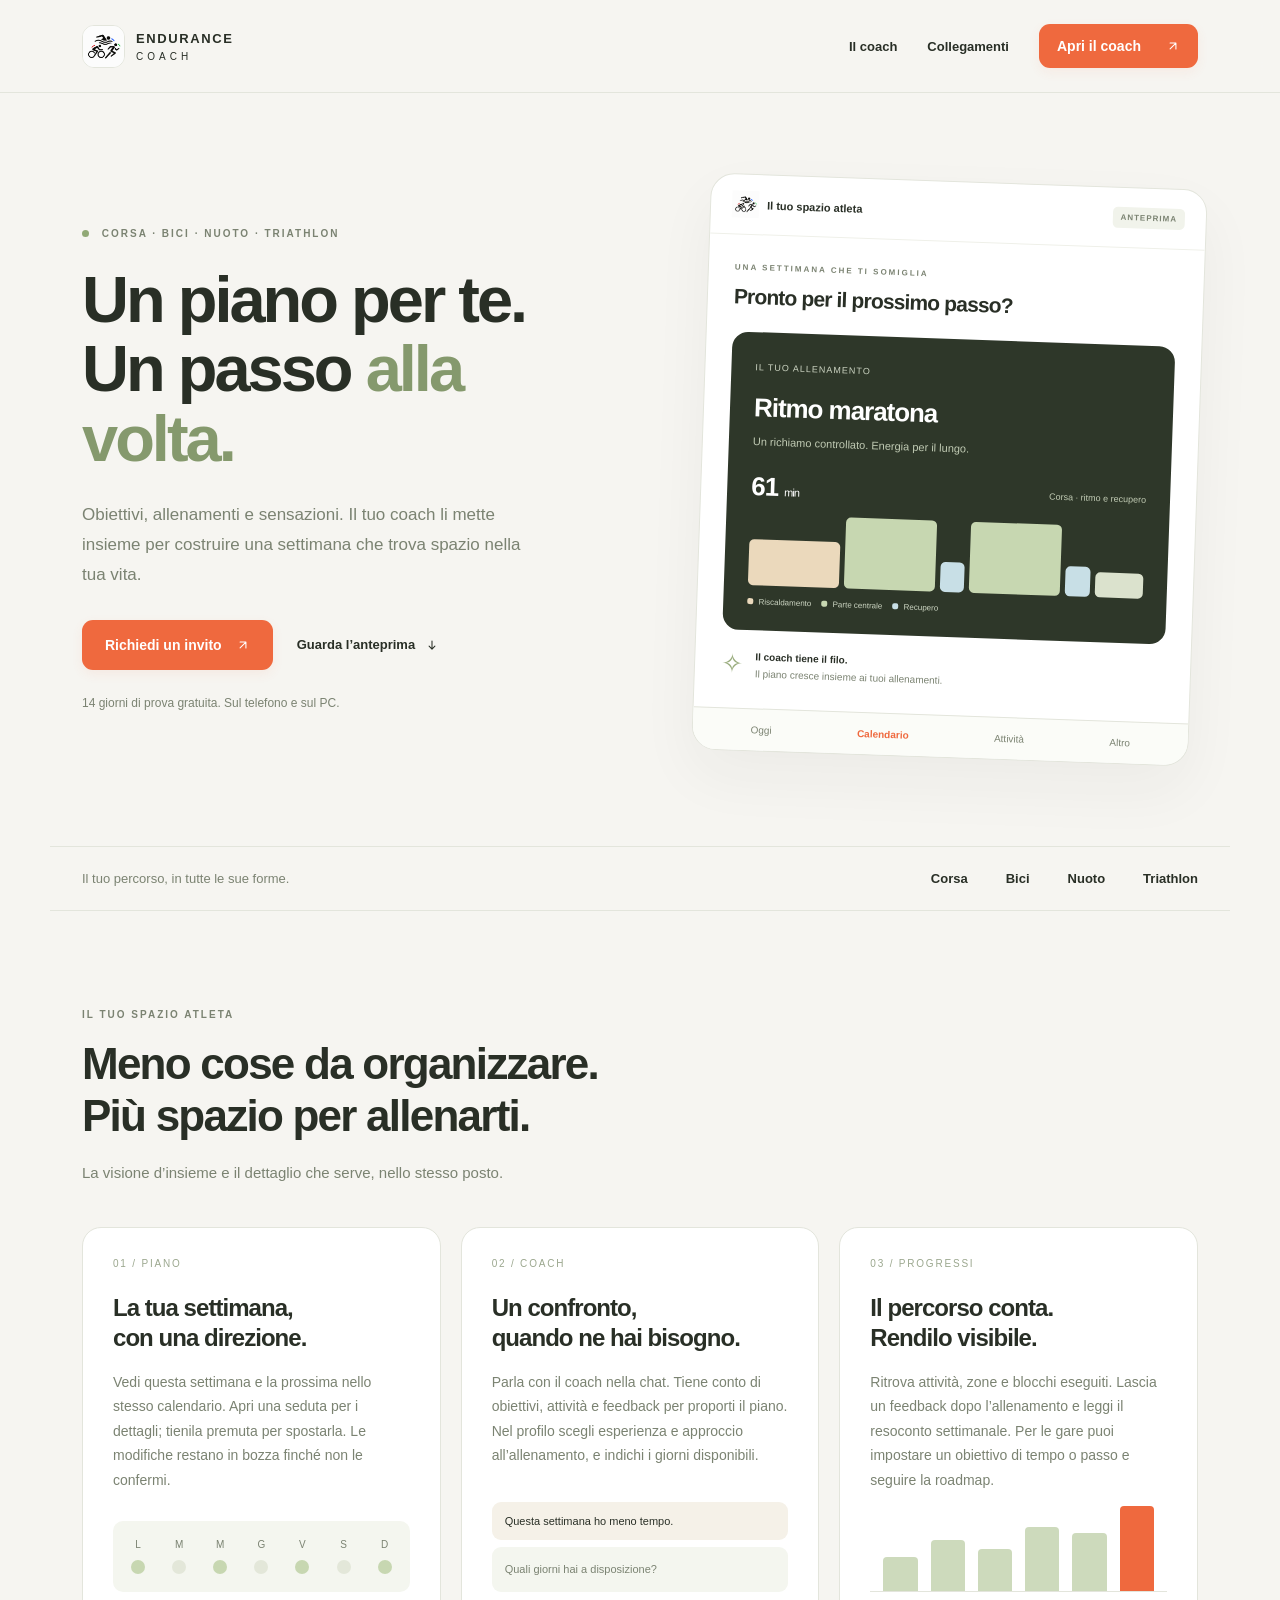
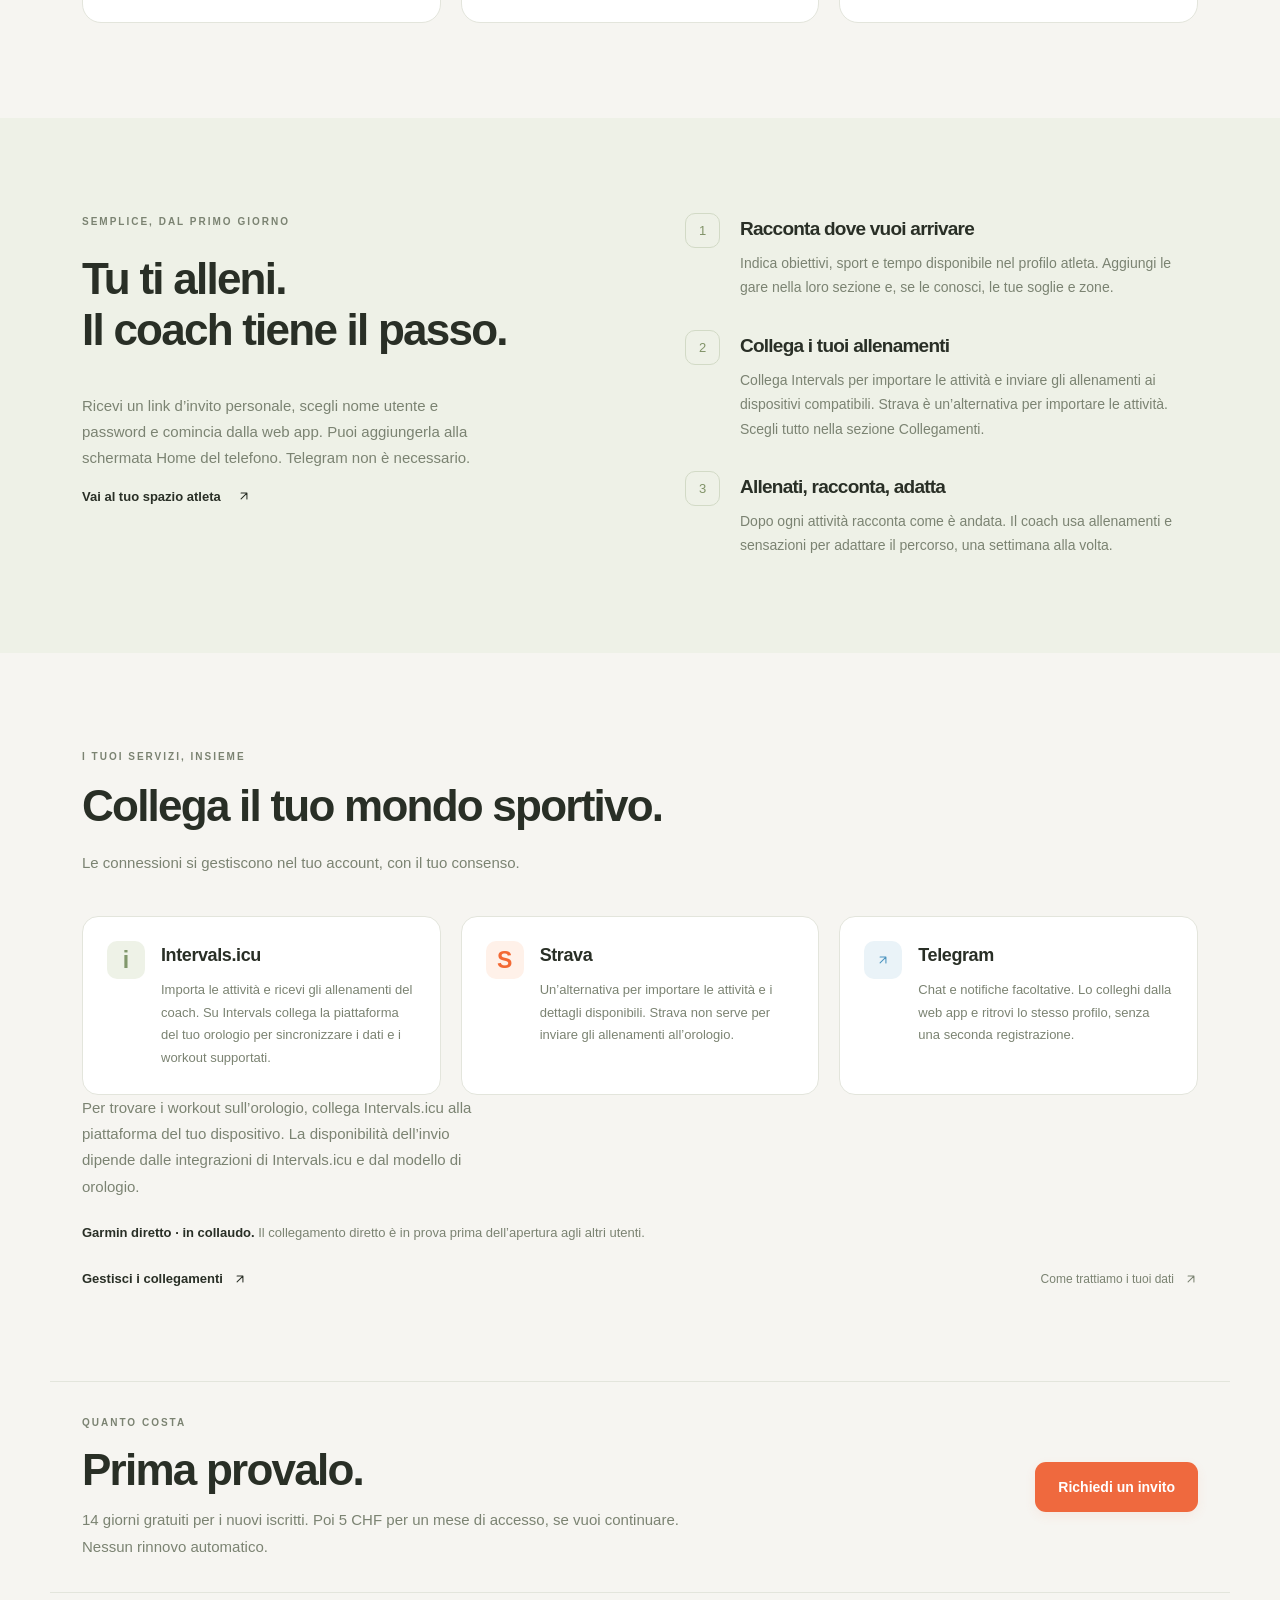
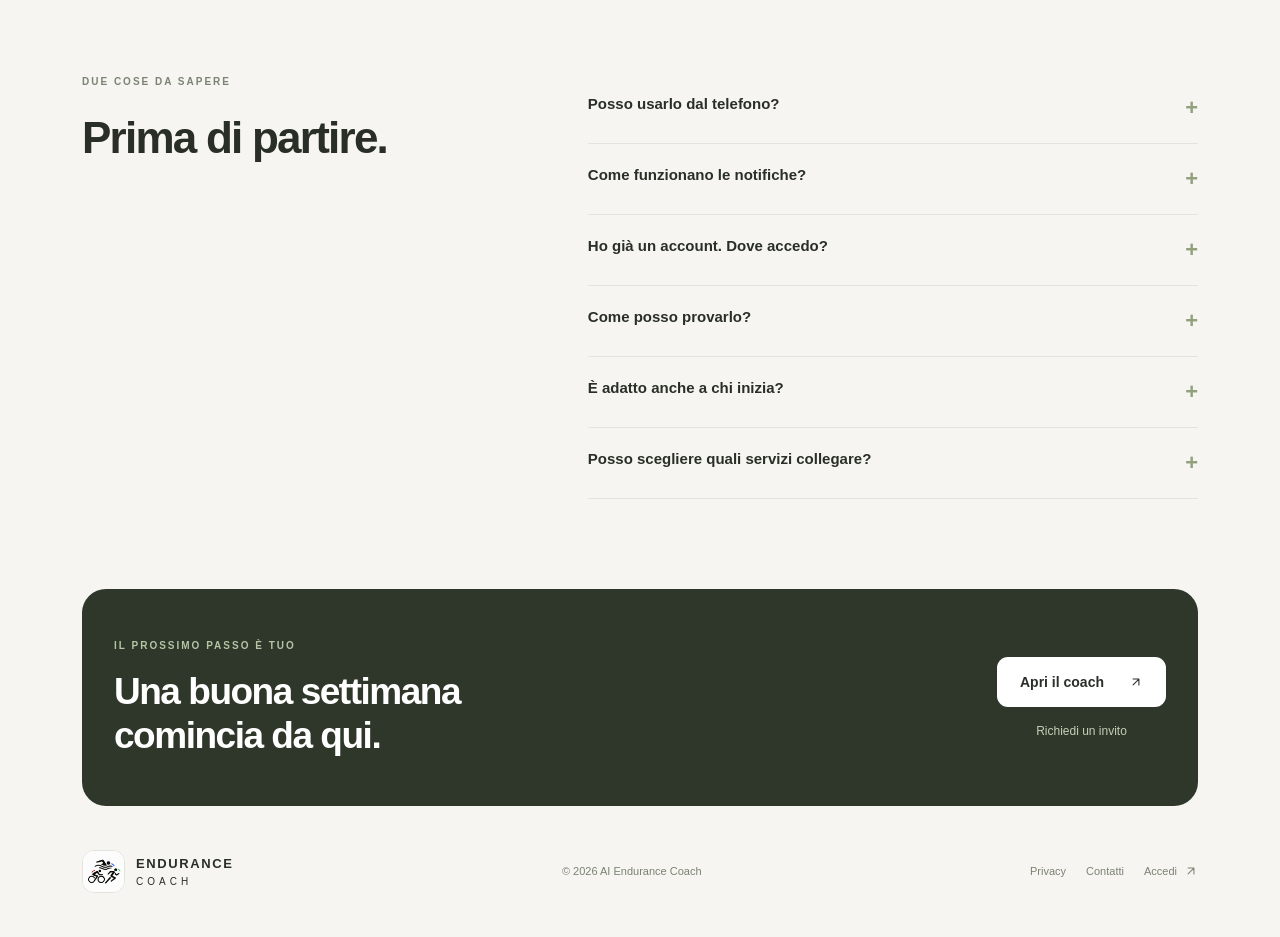
==== commit 8c3e4d59: "UPDATE: all" ====
--- a/index.html
+++ b/index.html
@@ -1,13 +1,13 @@
 <!doctype html>
-<html lang="it"><head><meta charset="utf-8"><meta name="viewport" content="width=device-width,initial-scale=1"><meta name="theme-color" content="#f6f5f1"><meta name="description" content="Il tuo coach per corsa, bici, nuoto e triathlon. Piani adattivi, allenamenti strutturati e feedback, nella web app e su Telegram."><title>AI Endurance Coach — Il tuo prossimo passo</title><link rel="icon" href="logo.png"><link rel="apple-touch-icon" href="logo.png"><link rel="stylesheet" href="styles.css?v=20261006-small-arrows-2"></head><body>
+<html lang="it"><head><meta charset="utf-8"><meta name="viewport" content="width=device-width,initial-scale=1"><meta name="theme-color" content="#f6f5f1"><meta name="description" content="Il tuo coach per corsa, bici, nuoto e triathlon. Piani di allenamento, calendario e feedback personalizzati. Prova di 14 giorni, accesso su invito."><title>AI Endurance Coach — Il tuo prossimo passo</title><link rel="icon" href="logo.png"><link rel="apple-touch-icon" href="logo.png"><link rel="stylesheet" href="styles.css?v=20261106"></head><body>
 <header class="site-header"><div class="container nav"><a class="brand" href="index.html"><img src="logo.png" alt=""><span>ENDURANCE<small>COACH</small></span></a><nav aria-label="Navigazione principale"><a href="#il-coach">Il coach</a><a href="#collegamenti">Collegamenti</a><a class="button button-small" href="https://coach.aiendurancecoach.app/">Apri il coach <svg width="14" height="14" style="width:14px;height:14px;flex:0 0 14px" class="link-arrow" viewBox="0 0 24 24" fill="none" stroke="currentColor" stroke-width="1.8" stroke-linecap="round" stroke-linejoin="round" aria-hidden="true" focusable="false"><path d="M7 17 17 7M7 7h10v10"/></svg></a></nav></div></header>
 <main>
-<section class="hero container"><div class="hero-copy"><p class="eyebrow"><span class="status-dot"></span> CORSA · BICI · NUOTO · TRIATHLON</p><h1>Un piano per te.<br>Un passo <em>alla volta.</em></h1><p class="hero-text">Obiettivi, allenamenti e sensazioni. Il tuo coach li mette insieme per costruire una settimana che trova spazio nella tua vita.</p><div class="hero-actions"><a class="button" href="https://coach.aiendurancecoach.app/">Entra nel tuo coach <svg width="14" height="14" style="width:14px;height:14px;flex:0 0 14px" class="link-arrow" viewBox="0 0 24 24" fill="none" stroke="currentColor" stroke-width="1.8" stroke-linecap="round" stroke-linejoin="round" aria-hidden="true" focusable="false"><path d="M7 17 17 7M7 7h10v10"/></svg></a><a class="text-link" href="#il-coach">Scopri come funziona <svg width="14" height="14" style="width:14px;height:14px;flex:0 0 14px" class="link-arrow" viewBox="0 0 24 24" fill="none" stroke="currentColor" stroke-width="1.8" stroke-linecap="round" stroke-linejoin="round" aria-hidden="true" focusable="false"><path d="M12 5v14m-5-5 5 5 5-5"/></svg></a></div><p class="hero-note">Sul telefono e sul PC. Telegram è facoltativo.</p></div>
-<div class="app-preview" aria-label="Esempio illustrativo della web app"><div class="preview-top"><span><img src="logo.png" alt=""> Il tuo spazio atleta</span><span class="example-tag">ANTEPRIMA</span></div><div class="preview-body"><p class="eyebrow">UNA SETTIMANA CHE TI SOMIGLIA</p><h2>Pronto per il prossimo passo?</h2><div class="preview-session"><span class="session-tag">IL TUO ALLENAMENTO</span><h3>Ritmo maratona</h3><p>Un richiamo controllato. Energia per il lungo.</p><div class="session-facts"><strong>61 <small>min</small></strong><span>Corsa · ritmo e recupero</span></div><div class="workout-bars" aria-label="Riscaldamento, due blocchi di corsa con recupero, defaticamento"><i class="warm"></i><i class="work"></i><i class="rest"></i><i class="work"></i><i class="rest"></i><i class="cool"></i></div><div class="phase-legend"><span><i class="warm"></i> Riscaldamento</span><span><i class="work"></i> Parte centrale</span><span><i class="rest"></i> Recupero</span></div></div><div class="preview-bottom"><span class="coach-spark">✧</span><p><strong>Il coach tiene il filo.</strong><br>Il piano cresce insieme ai tuoi allenamenti.</p></div></div><div class="preview-nav"><span>Oggi</span><span class="active">Piano</span><span>Coach</span><span>Attività</span></div></div></section>
+<section class="hero container"><div class="hero-copy"><p class="eyebrow"><span class="status-dot"></span> CORSA · BICI · NUOTO · TRIATHLON</p><h1>Un piano per te.<br>Un passo <em>alla volta.</em></h1><p class="hero-text">Obiettivi, allenamenti e sensazioni. Il tuo coach li mette insieme per costruire una settimana che trova spazio nella tua vita.</p><div class="hero-actions"><a class="button" href="mailto:contact@aiendurancecoach.app?subject=Invito%20AI%20Endurance%20Coach">Richiedi un invito <svg width="14" height="14" style="width:14px;height:14px;flex:0 0 14px" class="link-arrow" viewBox="0 0 24 24" fill="none" stroke="currentColor" stroke-width="1.8" stroke-linecap="round" stroke-linejoin="round" aria-hidden="true" focusable="false"><path d="M7 17 17 7M7 7h10v10"/></svg></a><a class="text-link" href="https://coach.aiendurancecoach.app/?demo=1">Guarda l’anteprima <svg width="14" height="14" style="width:14px;height:14px;flex:0 0 14px" class="link-arrow" viewBox="0 0 24 24" fill="none" stroke="currentColor" stroke-width="1.8" stroke-linecap="round" stroke-linejoin="round" aria-hidden="true" focusable="false"><path d="M12 5v14m-5-5 5 5 5-5"/></svg></a></div><p class="hero-note">14 giorni di prova gratuita. Sul telefono e sul PC.</p></div>
+<div class="app-preview" aria-label="Esempio illustrativo della web app"><div class="preview-top"><span><img src="logo.png" alt=""> Il tuo spazio atleta</span><span class="example-tag">ANTEPRIMA</span></div><div class="preview-body"><p class="eyebrow">UNA SETTIMANA CHE TI SOMIGLIA</p><h2>Pronto per il prossimo passo?</h2><div class="preview-session"><span class="session-tag">IL TUO ALLENAMENTO</span><h3>Ritmo maratona</h3><p>Un richiamo controllato. Energia per il lungo.</p><div class="session-facts"><strong>61 <small>min</small></strong><span>Corsa · ritmo e recupero</span></div><div class="workout-bars" aria-label="Riscaldamento, due blocchi di corsa con recupero, defaticamento"><i class="warm"></i><i class="work"></i><i class="rest"></i><i class="work"></i><i class="rest"></i><i class="cool"></i></div><div class="phase-legend"><span><i class="warm"></i> Riscaldamento</span><span><i class="work"></i> Parte centrale</span><span><i class="rest"></i> Recupero</span></div></div><div class="preview-bottom"><span class="coach-spark">✧</span><p><strong>Il coach tiene il filo.</strong><br>Il piano cresce insieme ai tuoi allenamenti.</p></div></div><div class="preview-nav"><span>Oggi</span><span class="active">Calendario</span><span>Attività</span><span>Altro</span></div></div></section>
 <div class="container disciplines"><span>Il tuo percorso, in tutte le sue forme.</span><div><span>Corsa</span><span>Bici</span><span>Nuoto</span><span>Triathlon</span></div></div>
-<section class="container section" id="il-coach"><div class="section-title"><p class="eyebrow">IL TUO SPAZIO ATLETA</p><h2>Meno cose da organizzare.<br>Più spazio per allenarti.</h2><p>La visione d’insieme e il dettaglio che serve, nello stesso posto.</p></div><div class="feature-grid"><article class="feature"><span class="feature-number">01 / PIANO</span><h3>La tua settimana,<br>con una direzione.</h3><p>La settimana attuale e quella successiva, con allenamenti strutturati e intensità basate sulle soglie disponibili. Puoi spostare una seduta a domani o saltarla quando cambia la giornata.</p><div class="mini-week" aria-hidden="true"><span>L<i></i></span><span>M<i class="muted-dot"></i></span><span>M<i></i></span><span>G<i class="muted-dot"></i></span><span>V<i></i></span><span>S<i class="muted-dot"></i></span><span>D<i></i></span></div></article><article class="feature"><span class="feature-number">02 / COACH</span><h3>Un confronto,<br>quando ne hai bisogno.</h3><p>Un coach basato sull’intelligenza artificiale, con il tuo profilo, le attività e le sensazioni che gli racconti. Chiedi chiarimenti o segnala un cambio di programma; su Telegram puoi anche inviare messaggi vocali.</p><div class="mini-chat"><span>Questa settimana ho meno tempo.</span><p>Partiamo da quello che conta per il tuo obiettivo.</p></div></article><article class="feature"><span class="feature-number">03 / PROGRESSI</span><h3>Il percorso conta.<br>Rendilo visibile.</h3><p>Apri il dettaglio delle attività, confronta gli allenamenti e ritrova zone, record e resoconti settimanali. Lascia un feedback per ogni attività, anche quando ne fai più di una nello stesso giorno.</p><div class="mini-chart" aria-hidden="true"><i></i><i></i><i></i><i></i><i></i><i></i></div></article></div></section>
-<section class="section how-section"><div class="container how-grid"><div><p class="eyebrow">SEMPLICE, DAL PRIMO GIORNO</p><h2>Tu ti alleni.<br>Il coach tiene il passo.</h2><p class="section-description">Puoi creare un account solo web e aggiungere l’app alla schermata Home. Se usi già il bot Telegram, ritrovi anche nella web app il tuo piano e i tuoi dati. Scegli se ricevere gli avvisi anche su Telegram.</p><a class="text-link" href="https://coach.aiendurancecoach.app/">Vai al tuo spazio atleta <svg width="14" height="14" style="width:14px;height:14px;flex:0 0 14px" class="link-arrow" viewBox="0 0 24 24" fill="none" stroke="currentColor" stroke-width="1.8" stroke-linecap="round" stroke-linejoin="round" aria-hidden="true" focusable="false"><path d="M7 17 17 7M7 7h10v10"/></svg></a></div><ol class="steps"><li><span>1</span><div><h3>Racconta dove vuoi arrivare</h3><p>Indica obiettivi, sport e tempo disponibile nel profilo atleta. Aggiungi le gare nella loro sezione e, se le conosci, le tue soglie e zone.</p></div></li><li><span>2</span><div><h3>Collega i tuoi allenamenti</h3><p>Collega Strava per importare le attività e preparare il piano. Aggiungi Intervals.icu per ricevere i workout strutturati sul calendario.</p></div></li><li><span>3</span><div><h3>Allenati, racconta, adatta</h3><p>Dopo ogni attività racconta come è andata. Il coach usa allenamenti e sensazioni per adattare il percorso, una settimana alla volta.</p></div></li></ol></div></section>
-<section class="container section" id="collegamenti"><div class="section-title"><p class="eyebrow">I TUOI SERVIZI, INSIEME</p><h2>Collega il tuo mondo sportivo.</h2><p>Le connessioni si gestiscono nel tuo account, con il tuo consenso.</p></div><div class="integration-grid"><article class="integration"><span class="service-logo strava">S</span><div><h3>Strava</h3><p>Importa le attività registrate e i loro dettagli. Puoi continuare ad allenarti come preferisci: il coach parte da quello che hai fatto per preparare i piani successivi.</p></div></article><article class="integration"><span class="service-logo intervals">i</span><div><h3>Intervals.icu</h3><p>Collega il tuo account con OAuth oppure con la tua API key. Il coach sincronizza i workout e le impostazioni supportate, comprese soglie e zone, con le autorizzazioni necessarie.</p></div></article><article class="integration"><span class="service-logo telegram"><svg width="14" height="14" style="width:14px;height:14px;flex:0 0 14px" class="link-arrow" viewBox="0 0 24 24" fill="none" stroke="currentColor" stroke-width="1.8" stroke-linecap="round" stroke-linejoin="round" aria-hidden="true" focusable="false"><path d="M7 17 17 7M7 7h10v10"/></svg></span><div><h3>Telegram</h3><p>Un canale facoltativo per parlare con il coach, anche a voce, e ricevere avvisi completi con i dettagli degli allenamenti.</p></div></article></div><p class="section-description">Per trovare i workout sull’orologio, collega Intervals.icu alla piattaforma del tuo dispositivo. La disponibilità dell’invio dipende dalle integrazioni di Intervals.icu e dal modello di orologio.</p><div class="integration-links"><a class="text-link" href="https://coach.aiendurancecoach.app/?section=connections">Gestisci i collegamenti <svg width="14" height="14" style="width:14px;height:14px;flex:0 0 14px" class="link-arrow" viewBox="0 0 24 24" fill="none" stroke="currentColor" stroke-width="1.8" stroke-linecap="round" stroke-linejoin="round" aria-hidden="true" focusable="false"><path d="M7 17 17 7M7 7h10v10"/></svg></a><a href="privacy.html">Come trattiamo i tuoi dati <svg width="14" height="14" style="width:14px;height:14px;flex:0 0 14px" class="link-arrow" viewBox="0 0 24 24" fill="none" stroke="currentColor" stroke-width="1.8" stroke-linecap="round" stroke-linejoin="round" aria-hidden="true" focusable="false"><path d="M7 17 17 7M7 7h10v10"/></svg></a></div></section>
-<section class="container faq-section"><div><p class="eyebrow">DUE COSE DA SAPERE</p><h2>Prima di partire.</h2></div><div class="faq"><details><summary>Posso usarlo dal telefono?<span>+</span></summary><p>Sì. La web app è pensata per il telefono e funziona anche sul browser del PC. Puoi aggiungerla alla Home e autorizzare le notifiche sugli apparecchi compatibili.</p></details><details><summary>Come funzionano le notifiche?<span>+</span></summary><p>Nella web app gli avvisi sono brevi: un tocco apre direttamente l’allenamento, l’attività o il feedback del coach. Su Telegram ricevi messaggi con i dettagli. Puoi scegliere le categorie e attivare le notifiche sul dispositivo.</p></details><details><summary>Ho già un account. Dove accedo?<span>+</span></summary><p>Apri <a href="https://coach.aiendurancecoach.app/">il tuo spazio atleta</a> e usa le tue credenziali web. Ritrovi piano, attività e profilo sia con un account solo web sia con un account Telegram abilitato alla web app.</p></details><details><summary>Come posso provarlo?<span>+</span></summary><p>Puoi <a href="https://coach.aiendurancecoach.app/?demo=1">esplorare l’anteprima</a> senza registrarti. Per un account personale, <a href="mailto:contact@aiendurancecoach.app?subject=Accesso%20AI%20Endurance%20Coach">richiedi l’accesso al test privato</a>, poi scegli «Registrati» nella web app: ti servirà il codice di accesso del coach.</p></details><details><summary>Posso scegliere quali servizi collegare?<span>+</span></summary><p>Sì. Autorizzi i collegamenti dal tuo account e puoi scollegarli dalla sezione Collegamenti. Leggi la <a href="privacy.html">privacy policy</a> per le informazioni sui dati trattati.</p></details></div></section>
-<section class="container final-cta"><div><p class="eyebrow">IL PROSSIMO PASSO È TUO</p><h2>Una buona settimana<br>comincia da qui.</h2></div><div><a class="button light-button" href="https://coach.aiendurancecoach.app/">Apri il coach <svg width="14" height="14" style="width:14px;height:14px;flex:0 0 14px" class="link-arrow" viewBox="0 0 24 24" fill="none" stroke="currentColor" stroke-width="1.8" stroke-linecap="round" stroke-linejoin="round" aria-hidden="true" focusable="false"><path d="M7 17 17 7M7 7h10v10"/></svg></a><a class="contact-link" href="mailto:contact@aiendurancecoach.app">Richiedi accesso al test privato</a></div></section>
+<section class="container section" id="il-coach"><div class="section-title"><p class="eyebrow">IL TUO SPAZIO ATLETA</p><h2>Meno cose da organizzare.<br>Più spazio per allenarti.</h2><p>La visione d’insieme e il dettaglio che serve, nello stesso posto.</p></div><div class="feature-grid"><article class="feature"><span class="feature-number">01 / PIANO</span><h3>La tua settimana,<br>con una direzione.</h3><p>Vedi questa settimana e la prossima nello stesso calendario. Apri una seduta per i dettagli; tienila premuta per spostarla. Le modifiche restano in bozza finché non le confermi.</p><div class="mini-week" aria-hidden="true"><span>L<i></i></span><span>M<i class="muted-dot"></i></span><span>M<i></i></span><span>G<i class="muted-dot"></i></span><span>V<i></i></span><span>S<i class="muted-dot"></i></span><span>D<i></i></span></div></article><article class="feature"><span class="feature-number">02 / COACH</span><h3>Un confronto,<br>quando ne hai bisogno.</h3><p>Parla con il coach nella chat. Tiene conto di obiettivi, attività e feedback per proporti il piano. Nel profilo scegli esperienza e approccio all’allenamento, e indichi i giorni disponibili.</p><div class="mini-chat"><span>Questa settimana ho meno tempo.</span><p>Quali giorni hai a disposizione?</p></div></article><article class="feature"><span class="feature-number">03 / PROGRESSI</span><h3>Il percorso conta.<br>Rendilo visibile.</h3><p>Ritrova attività, zone e blocchi eseguiti. Lascia un feedback dopo l’allenamento e leggi il resoconto settimanale. Per le gare puoi impostare un obiettivo di tempo o passo e seguire la roadmap.</p><div class="mini-chart" aria-hidden="true"><i></i><i></i><i></i><i></i><i></i><i></i></div></article></div></section>
+<section class="section how-section"><div class="container how-grid"><div><p class="eyebrow">SEMPLICE, DAL PRIMO GIORNO</p><h2>Tu ti alleni.<br>Il coach tiene il passo.</h2><p class="section-description">Ricevi un link d’invito personale, scegli nome utente e password e comincia dalla web app. Puoi aggiungerla alla schermata Home del telefono. Telegram non è necessario.</p><a class="text-link" href="https://coach.aiendurancecoach.app/">Vai al tuo spazio atleta <svg width="14" height="14" style="width:14px;height:14px;flex:0 0 14px" class="link-arrow" viewBox="0 0 24 24" fill="none" stroke="currentColor" stroke-width="1.8" stroke-linecap="round" stroke-linejoin="round" aria-hidden="true" focusable="false"><path d="M7 17 17 7M7 7h10v10"/></svg></a></div><ol class="steps"><li><span>1</span><div><h3>Racconta dove vuoi arrivare</h3><p>Indica obiettivi, sport e tempo disponibile nel profilo atleta. Aggiungi le gare nella loro sezione e, se le conosci, le tue soglie e zone.</p></div></li><li><span>2</span><div><h3>Collega i tuoi allenamenti</h3><p>Collega Intervals per importare le attività e inviare gli allenamenti ai dispositivi compatibili. Strava è un’alternativa per importare le attività. Scegli tutto nella sezione Collegamenti.</p></div></li><li><span>3</span><div><h3>Allenati, racconta, adatta</h3><p>Dopo ogni attività racconta come è andata. Il coach usa allenamenti e sensazioni per adattare il percorso, una settimana alla volta.</p></div></li></ol></div></section>
+<section class="container section" id="collegamenti"><div class="section-title"><p class="eyebrow">I TUOI SERVIZI, INSIEME</p><h2>Collega il tuo mondo sportivo.</h2><p>Le connessioni si gestiscono nel tuo account, con il tuo consenso.</p></div><div class="integration-grid"><article class="integration"><span class="service-logo intervals">i</span><div><h3>Intervals.icu</h3><p>Importa le attività e ricevi gli allenamenti del coach. Su Intervals collega la piattaforma del tuo orologio per sincronizzare i dati e i workout supportati.</p></div></article><article class="integration"><span class="service-logo strava">S</span><div><h3>Strava</h3><p>Un’alternativa per importare le attività e i dettagli disponibili. Strava non serve per inviare gli allenamenti all’orologio.</p></div></article><article class="integration"><span class="service-logo telegram"><svg width="14" height="14" style="width:14px;height:14px;flex:0 0 14px" class="link-arrow" viewBox="0 0 24 24" fill="none" stroke="currentColor" stroke-width="1.8" stroke-linecap="round" stroke-linejoin="round" aria-hidden="true" focusable="false"><path d="M7 17 17 7M7 7h10v10"/></svg></span><div><h3>Telegram</h3><p>Chat e notifiche facoltative. Lo colleghi dalla web app e ritrovi lo stesso profilo, senza una seconda registrazione.</p></div></article></div><p class="section-description">Per trovare i workout sull’orologio, collega Intervals.icu alla piattaforma del tuo dispositivo. La disponibilità dell’invio dipende dalle integrazioni di Intervals.icu e dal modello di orologio.</p><p class="garmin-note"><strong>Garmin diretto · in collaudo.</strong> Il collegamento diretto è in prova prima dell’apertura agli altri utenti.</p><div class="integration-links"><a class="text-link" href="https://coach.aiendurancecoach.app/?section=connections">Gestisci i collegamenti <svg width="14" height="14" style="width:14px;height:14px;flex:0 0 14px" class="link-arrow" viewBox="0 0 24 24" fill="none" stroke="currentColor" stroke-width="1.8" stroke-linecap="round" stroke-linejoin="round" aria-hidden="true" focusable="false"><path d="M7 17 17 7M7 7h10v10"/></svg></a><a href="privacy.html">Come trattiamo i tuoi dati <svg width="14" height="14" style="width:14px;height:14px;flex:0 0 14px" class="link-arrow" viewBox="0 0 24 24" fill="none" stroke="currentColor" stroke-width="1.8" stroke-linecap="round" stroke-linejoin="round" aria-hidden="true" focusable="false"><path d="M7 17 17 7M7 7h10v10"/></svg></a></div></section>
+<section class="container trial-section" aria-labelledby="trial-title"><div><p class="eyebrow">QUANTO COSTA</p><h2 id="trial-title">Prima provalo.</h2><p>14 giorni gratuiti per i nuovi iscritti. Poi 5 CHF per un mese di accesso, se vuoi continuare. Nessun rinnovo automatico.</p></div><a class="button" href="mailto:contact@aiendurancecoach.app?subject=Invito%20AI%20Endurance%20Coach">Richiedi un invito</a></section><section class="container faq-section"><div><p class="eyebrow">DUE COSE DA SAPERE</p><h2>Prima di partire.</h2></div><div class="faq"><details><summary>Posso usarlo dal telefono?<span>+</span></summary><p>Sì. La web app è pensata per il telefono e funziona anche sul browser del PC. Puoi aggiungerla alla Home e autorizzare le notifiche sugli apparecchi compatibili.</p></details><details><summary>Come funzionano le notifiche?<span>+</span></summary><p>Nella web app gli avvisi sono brevi: un tocco apre direttamente l’allenamento, l’attività o il feedback del coach. Su Telegram ricevi messaggi con i dettagli. Puoi scegliere le categorie e attivare le notifiche sul dispositivo.</p></details><details><summary>Ho già un account. Dove accedo?<span>+</span></summary><p>Apri <a href="https://coach.aiendurancecoach.app/">il tuo spazio atleta</a> e usa le tue credenziali web. Ritrovi piano, attività e profilo sia con un account solo web sia con un account Telegram abilitato alla web app.</p></details><details><summary>Come posso provarlo?<span>+</span></summary><p>Puoi <a href="https://coach.aiendurancecoach.app/?demo=1">guardare l’anteprima</a> senza registrarti. Per iniziare, <a href="mailto:contact@aiendurancecoach.app?subject=Invito%20AI%20Endurance%20Coach">richiedi un invito</a>: riceverai un link personale e monouso. La prova dura 14 giorni e non richiede un pagamento.</p></details><details><summary>È adatto anche a chi inizia?<span>+</span></summary><p>Sì. Indica la tua esperienza e quanto tempo hai a disposizione. Non devi conoscere tutte le soglie per cominciare: puoi completarle più avanti. Il coach usa l’AI e può sbagliare; se una proposta non ti convince, chiedi chiarimenti. Non sostituisce un professionista sanitario.</p></details><details><summary>Posso scegliere quali servizi collegare?<span>+</span></summary><p>Sì. Autorizzi i collegamenti dal tuo account e puoi scollegarli dalla sezione Collegamenti. Leggi la <a href="privacy.html">privacy policy</a> per le informazioni sui dati trattati.</p></details></div></section>
+<section class="container final-cta"><div><p class="eyebrow">IL PROSSIMO PASSO È TUO</p><h2>Una buona settimana<br>comincia da qui.</h2></div><div><a class="button light-button" href="https://coach.aiendurancecoach.app/">Apri il coach <svg width="14" height="14" style="width:14px;height:14px;flex:0 0 14px" class="link-arrow" viewBox="0 0 24 24" fill="none" stroke="currentColor" stroke-width="1.8" stroke-linecap="round" stroke-linejoin="round" aria-hidden="true" focusable="false"><path d="M7 17 17 7M7 7h10v10"/></svg></a><a class="contact-link" href="mailto:contact@aiendurancecoach.app">Richiedi un invito</a></div></section>
 </main><footer class="site-footer"><div class="container footer-content"><a class="brand" href="index.html"><img src="logo.png" alt=""><span>ENDURANCE<small>COACH</small></span></a><p>© 2026 AI Endurance Coach</p><div><a href="privacy.html">Privacy</a><a href="mailto:contact@aiendurancecoach.app">Contatti</a><a href="https://coach.aiendurancecoach.app/">Accedi <svg width="14" height="14" style="width:14px;height:14px;flex:0 0 14px" class="link-arrow" viewBox="0 0 24 24" fill="none" stroke="currentColor" stroke-width="1.8" stroke-linecap="round" stroke-linejoin="round" aria-hidden="true" focusable="false"><path d="M7 17 17 7M7 7h10v10"/></svg></a></div></div></footer></body></html>
--- a/styles.css
+++ b/styles.css
@@ -4,3 +4,6 @@
 .link-arrow{display:block;width:16px;height:16px;flex:0 0 16px}.footer-content>div{display:flex;align-items:center;flex-wrap:wrap;gap:20px}.footer-content>div>a{display:inline-flex;align-items:center;gap:7px;line-height:1.5;white-space:nowrap}.integration-links>a{display:inline-flex;align-items:center;gap:10px}@media(max-width:650px){.footer-content>div{width:100%;justify-content:flex-start;gap:24px}}
 
 .button,.text-link{white-space:nowrap}.link-arrow{width:14px;height:14px;flex:0 0 14px}.hero-actions .button{gap:14px}.hero-actions .text-link{gap:10px}
+
+/* Invitation and trial information, in the existing visual style. */
+.trial-section{display:flex;align-items:center;justify-content:space-between;gap:36px;padding-top:32px;padding-bottom:32px;margin-bottom:80px;border-top:1px solid var(--line);border-bottom:1px solid var(--line)}.trial-section h2{margin-bottom:12px}.trial-section .eyebrow{margin-bottom:12px}.trial-section p:not(.eyebrow){max-width:610px;color:var(--muted);font-size:15px;margin-bottom:0}.trial-section .button{flex-shrink:0}.garmin-note{font-size:13px;color:var(--muted);line-height:1.7;margin-top:22px;max-width:760px}.garmin-note strong{color:var(--ink)}@media(max-width:600px){.trial-section{flex-direction:column;align-items:flex-start;gap:22px;margin-bottom:55px;padding-top:28px;padding-bottom:28px}.trial-section .button{white-space:normal}.hero-actions .text-link{white-space:normal}}
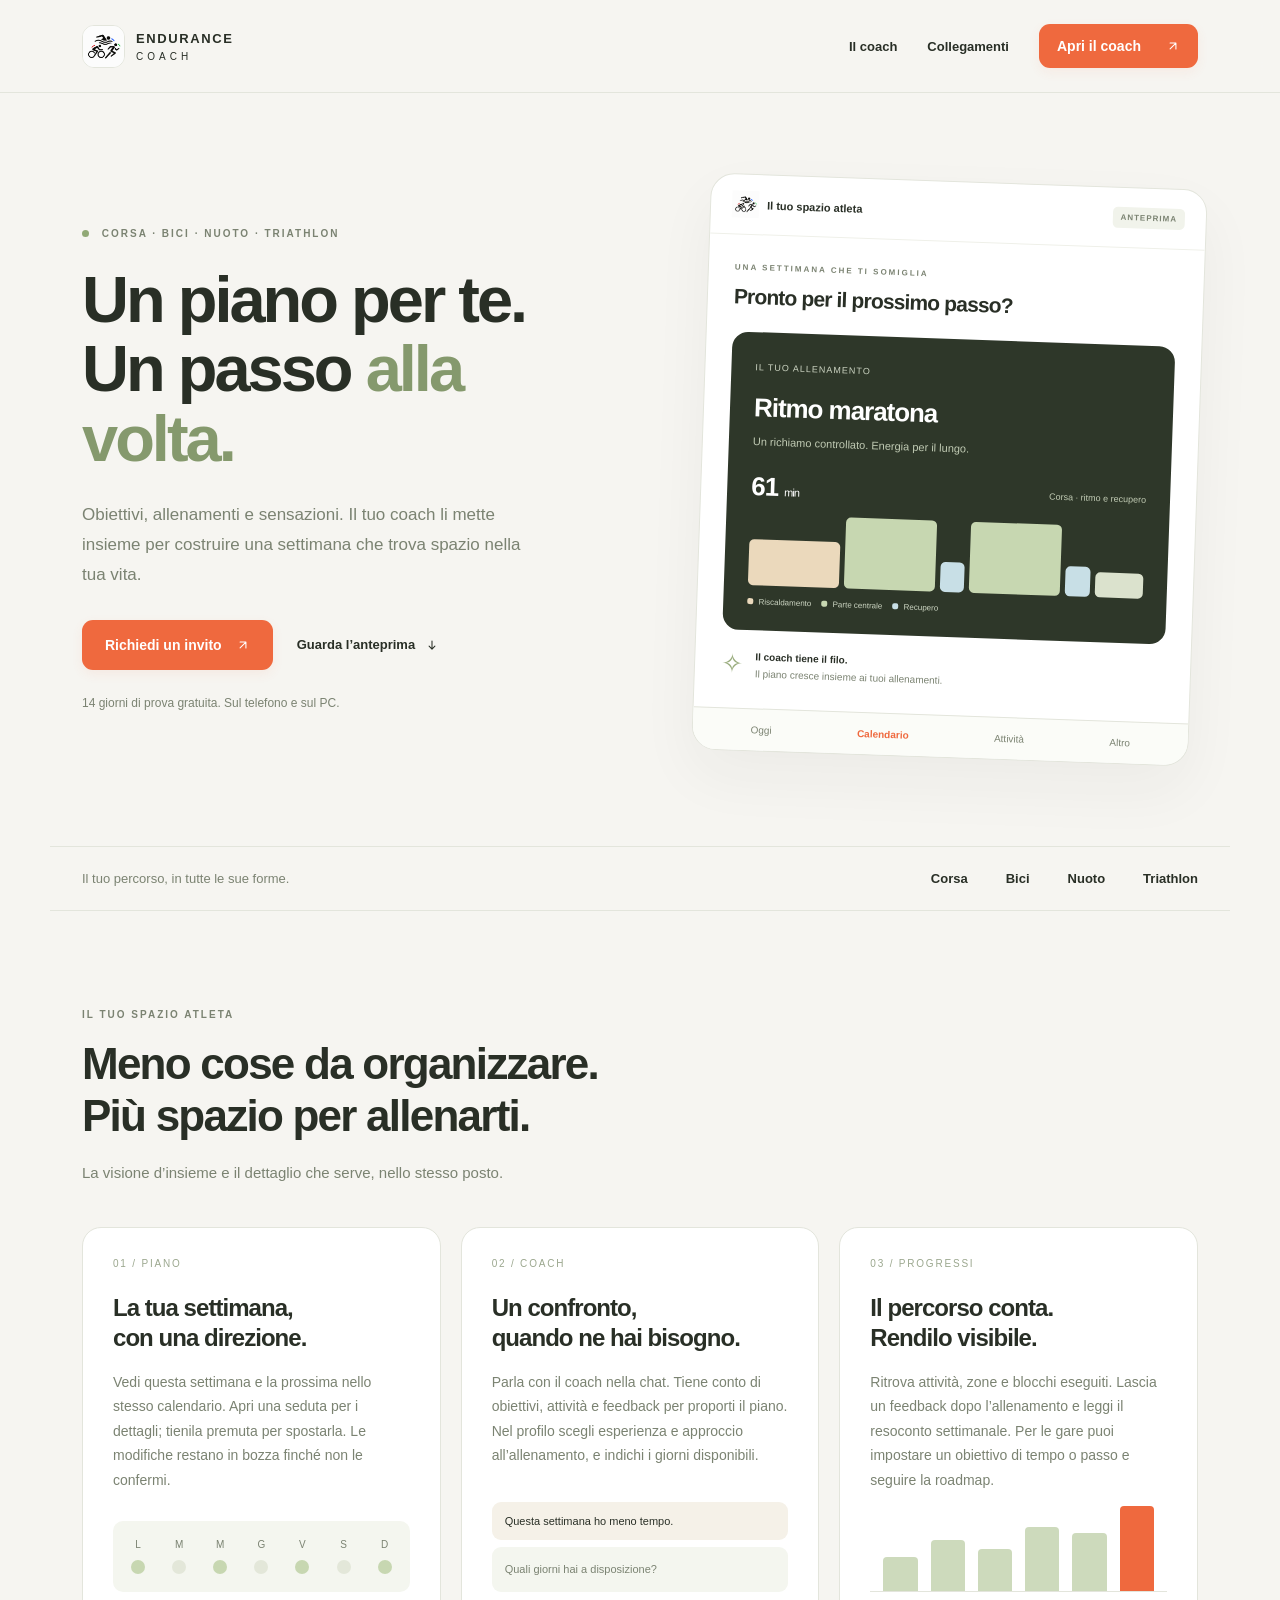
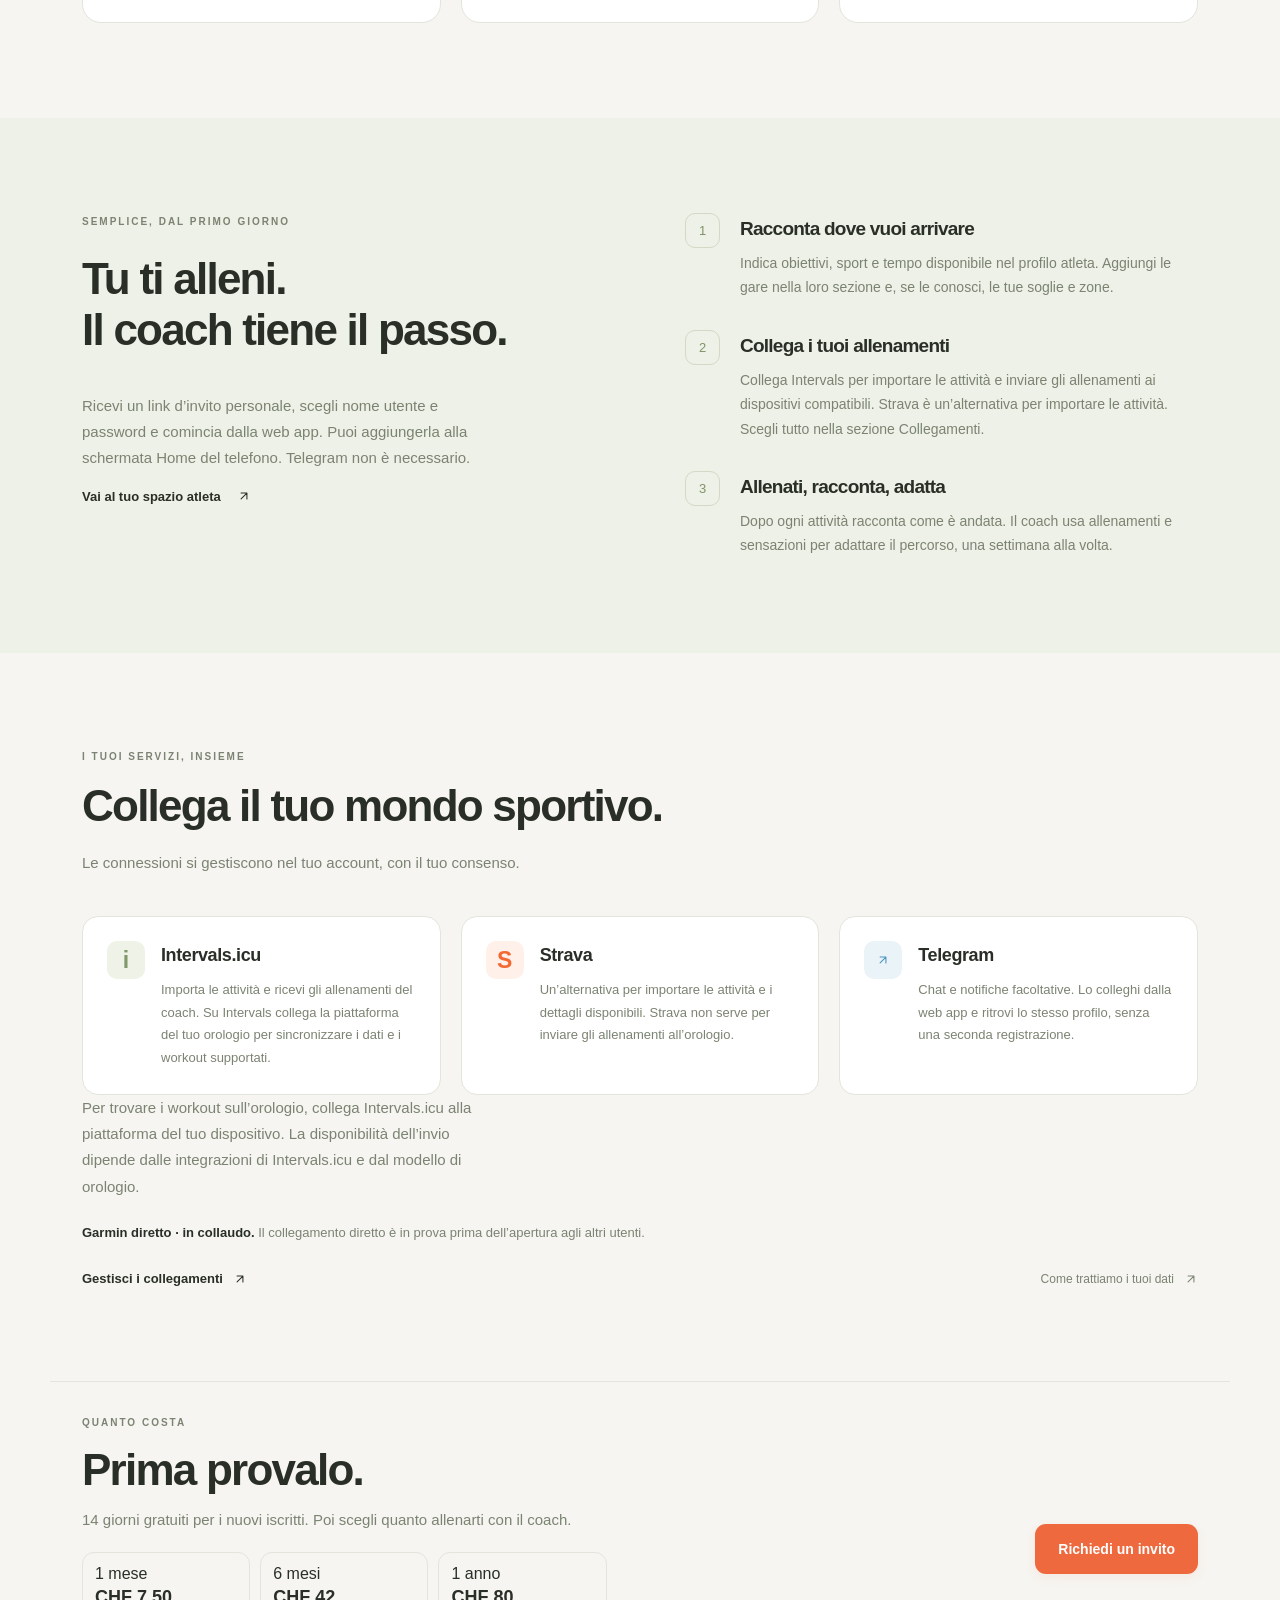
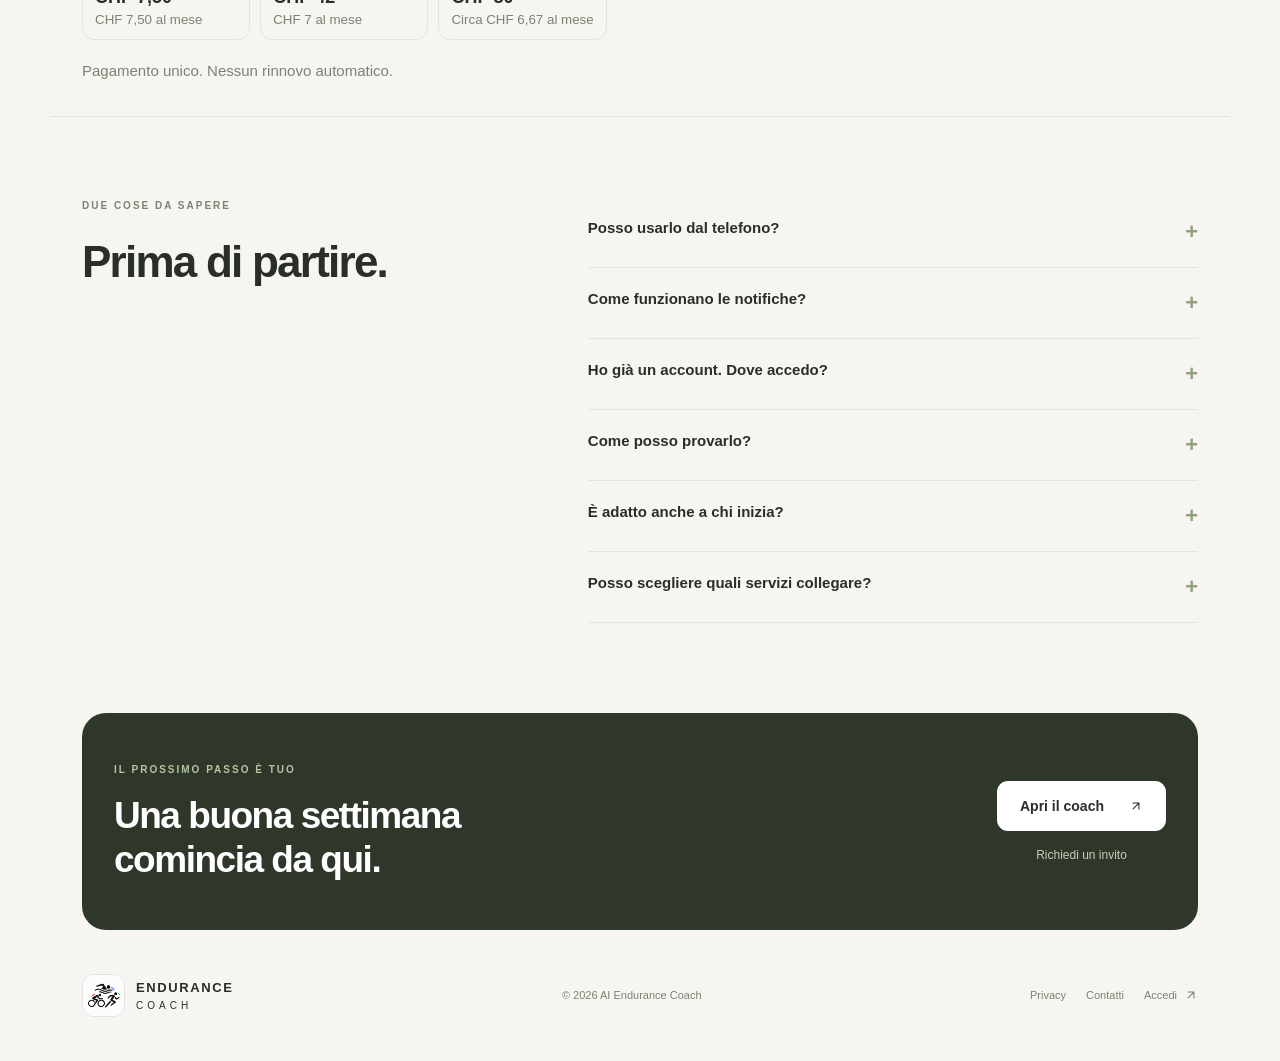
==== commit db117a16: "Update coaching access prices" ====
--- a/index.html
+++ b/index.html
@@ -8,6 +8,6 @@
 <section class="container section" id="il-coach"><div class="section-title"><p class="eyebrow">IL TUO SPAZIO ATLETA</p><h2>Meno cose da organizzare.<br>Più spazio per allenarti.</h2><p>La visione d’insieme e il dettaglio che serve, nello stesso posto.</p></div><div class="feature-grid"><article class="feature"><span class="feature-number">01 / PIANO</span><h3>La tua settimana,<br>con una direzione.</h3><p>Vedi questa settimana e la prossima nello stesso calendario. Apri una seduta per i dettagli; tienila premuta per spostarla. Le modifiche restano in bozza finché non le confermi.</p><div class="mini-week" aria-hidden="true"><span>L<i></i></span><span>M<i class="muted-dot"></i></span><span>M<i></i></span><span>G<i class="muted-dot"></i></span><span>V<i></i></span><span>S<i class="muted-dot"></i></span><span>D<i></i></span></div></article><article class="feature"><span class="feature-number">02 / COACH</span><h3>Un confronto,<br>quando ne hai bisogno.</h3><p>Parla con il coach nella chat. Tiene conto di obiettivi, attività e feedback per proporti il piano. Nel profilo scegli esperienza e approccio all’allenamento, e indichi i giorni disponibili.</p><div class="mini-chat"><span>Questa settimana ho meno tempo.</span><p>Quali giorni hai a disposizione?</p></div></article><article class="feature"><span class="feature-number">03 / PROGRESSI</span><h3>Il percorso conta.<br>Rendilo visibile.</h3><p>Ritrova attività, zone e blocchi eseguiti. Lascia un feedback dopo l’allenamento e leggi il resoconto settimanale. Per le gare puoi impostare un obiettivo di tempo o passo e seguire la roadmap.</p><div class="mini-chart" aria-hidden="true"><i></i><i></i><i></i><i></i><i></i><i></i></div></article></div></section>
 <section class="section how-section"><div class="container how-grid"><div><p class="eyebrow">SEMPLICE, DAL PRIMO GIORNO</p><h2>Tu ti alleni.<br>Il coach tiene il passo.</h2><p class="section-description">Ricevi un link d’invito personale, scegli nome utente e password e comincia dalla web app. Puoi aggiungerla alla schermata Home del telefono. Telegram non è necessario.</p><a class="text-link" href="https://coach.aiendurancecoach.app/">Vai al tuo spazio atleta <svg width="14" height="14" style="width:14px;height:14px;flex:0 0 14px" class="link-arrow" viewBox="0 0 24 24" fill="none" stroke="currentColor" stroke-width="1.8" stroke-linecap="round" stroke-linejoin="round" aria-hidden="true" focusable="false"><path d="M7 17 17 7M7 7h10v10"/></svg></a></div><ol class="steps"><li><span>1</span><div><h3>Racconta dove vuoi arrivare</h3><p>Indica obiettivi, sport e tempo disponibile nel profilo atleta. Aggiungi le gare nella loro sezione e, se le conosci, le tue soglie e zone.</p></div></li><li><span>2</span><div><h3>Collega i tuoi allenamenti</h3><p>Collega Intervals per importare le attività e inviare gli allenamenti ai dispositivi compatibili. Strava è un’alternativa per importare le attività. Scegli tutto nella sezione Collegamenti.</p></div></li><li><span>3</span><div><h3>Allenati, racconta, adatta</h3><p>Dopo ogni attività racconta come è andata. Il coach usa allenamenti e sensazioni per adattare il percorso, una settimana alla volta.</p></div></li></ol></div></section>
 <section class="container section" id="collegamenti"><div class="section-title"><p class="eyebrow">I TUOI SERVIZI, INSIEME</p><h2>Collega il tuo mondo sportivo.</h2><p>Le connessioni si gestiscono nel tuo account, con il tuo consenso.</p></div><div class="integration-grid"><article class="integration"><span class="service-logo intervals">i</span><div><h3>Intervals.icu</h3><p>Importa le attività e ricevi gli allenamenti del coach. Su Intervals collega la piattaforma del tuo orologio per sincronizzare i dati e i workout supportati.</p></div></article><article class="integration"><span class="service-logo strava">S</span><div><h3>Strava</h3><p>Un’alternativa per importare le attività e i dettagli disponibili. Strava non serve per inviare gli allenamenti all’orologio.</p></div></article><article class="integration"><span class="service-logo telegram"><svg width="14" height="14" style="width:14px;height:14px;flex:0 0 14px" class="link-arrow" viewBox="0 0 24 24" fill="none" stroke="currentColor" stroke-width="1.8" stroke-linecap="round" stroke-linejoin="round" aria-hidden="true" focusable="false"><path d="M7 17 17 7M7 7h10v10"/></svg></span><div><h3>Telegram</h3><p>Chat e notifiche facoltative. Lo colleghi dalla web app e ritrovi lo stesso profilo, senza una seconda registrazione.</p></div></article></div><p class="section-description">Per trovare i workout sull’orologio, collega Intervals.icu alla piattaforma del tuo dispositivo. La disponibilità dell’invio dipende dalle integrazioni di Intervals.icu e dal modello di orologio.</p><p class="garmin-note"><strong>Garmin diretto · in collaudo.</strong> Il collegamento diretto è in prova prima dell’apertura agli altri utenti.</p><div class="integration-links"><a class="text-link" href="https://coach.aiendurancecoach.app/?section=connections">Gestisci i collegamenti <svg width="14" height="14" style="width:14px;height:14px;flex:0 0 14px" class="link-arrow" viewBox="0 0 24 24" fill="none" stroke="currentColor" stroke-width="1.8" stroke-linecap="round" stroke-linejoin="round" aria-hidden="true" focusable="false"><path d="M7 17 17 7M7 7h10v10"/></svg></a><a href="privacy.html">Come trattiamo i tuoi dati <svg width="14" height="14" style="width:14px;height:14px;flex:0 0 14px" class="link-arrow" viewBox="0 0 24 24" fill="none" stroke="currentColor" stroke-width="1.8" stroke-linecap="round" stroke-linejoin="round" aria-hidden="true" focusable="false"><path d="M7 17 17 7M7 7h10v10"/></svg></a></div></section>
-<section class="container trial-section" aria-labelledby="trial-title"><div><p class="eyebrow">QUANTO COSTA</p><h2 id="trial-title">Prima provalo.</h2><p>14 giorni gratuiti per i nuovi iscritti. Poi 5 CHF per un mese di accesso, se vuoi continuare. Nessun rinnovo automatico.</p></div><a class="button" href="mailto:contact@aiendurancecoach.app?subject=Invito%20AI%20Endurance%20Coach">Richiedi un invito</a></section><section class="container faq-section"><div><p class="eyebrow">DUE COSE DA SAPERE</p><h2>Prima di partire.</h2></div><div class="faq"><details><summary>Posso usarlo dal telefono?<span>+</span></summary><p>Sì. La web app è pensata per il telefono e funziona anche sul browser del PC. Puoi aggiungerla alla Home e autorizzare le notifiche sugli apparecchi compatibili.</p></details><details><summary>Come funzionano le notifiche?<span>+</span></summary><p>Nella web app gli avvisi sono brevi: un tocco apre direttamente l’allenamento, l’attività o il feedback del coach. Su Telegram ricevi messaggi con i dettagli. Puoi scegliere le categorie e attivare le notifiche sul dispositivo.</p></details><details><summary>Ho già un account. Dove accedo?<span>+</span></summary><p>Apri <a href="https://coach.aiendurancecoach.app/">il tuo spazio atleta</a> e usa le tue credenziali web. Ritrovi piano, attività e profilo sia con un account solo web sia con un account Telegram abilitato alla web app.</p></details><details><summary>Come posso provarlo?<span>+</span></summary><p>Puoi <a href="https://coach.aiendurancecoach.app/?demo=1">guardare l’anteprima</a> senza registrarti. Per iniziare, <a href="mailto:contact@aiendurancecoach.app?subject=Invito%20AI%20Endurance%20Coach">richiedi un invito</a>: riceverai un link personale e monouso. La prova dura 14 giorni e non richiede un pagamento.</p></details><details><summary>È adatto anche a chi inizia?<span>+</span></summary><p>Sì. Indica la tua esperienza e quanto tempo hai a disposizione. Non devi conoscere tutte le soglie per cominciare: puoi completarle più avanti. Il coach usa l’AI e può sbagliare; se una proposta non ti convince, chiedi chiarimenti. Non sostituisce un professionista sanitario.</p></details><details><summary>Posso scegliere quali servizi collegare?<span>+</span></summary><p>Sì. Autorizzi i collegamenti dal tuo account e puoi scollegarli dalla sezione Collegamenti. Leggi la <a href="privacy.html">privacy policy</a> per le informazioni sui dati trattati.</p></details></div></section>
+<section class="container trial-section" aria-labelledby="trial-title"><div><p class="eyebrow">QUANTO COSTA</p><h2 id="trial-title">Prima provalo.</h2><p>14 giorni gratuiti per i nuovi iscritti. Poi scegli quanto allenarti con il coach.</p><ul class="trial-prices" aria-label="Prezzi di accesso"><li><span>1 mese</span><strong>CHF 7,50</strong><small>CHF 7,50 al mese</small></li><li><span>6 mesi</span><strong>CHF 42</strong><small>CHF 7 al mese</small></li><li><span>1 anno</span><strong>CHF 80</strong><small>Circa CHF 6,67 al mese</small></li></ul><p>Pagamento unico. Nessun rinnovo automatico.</p></div><a class="button" href="mailto:contact@aiendurancecoach.app?subject=Invito%20AI%20Endurance%20Coach">Richiedi un invito</a></section><section class="container faq-section"><div><p class="eyebrow">DUE COSE DA SAPERE</p><h2>Prima di partire.</h2></div><div class="faq"><details><summary>Posso usarlo dal telefono?<span>+</span></summary><p>Sì. La web app è pensata per il telefono e funziona anche sul browser del PC. Puoi aggiungerla alla Home e autorizzare le notifiche sugli apparecchi compatibili.</p></details><details><summary>Come funzionano le notifiche?<span>+</span></summary><p>Nella web app gli avvisi sono brevi: un tocco apre direttamente l’allenamento, l’attività o il feedback del coach. Su Telegram ricevi messaggi con i dettagli. Puoi scegliere le categorie e attivare le notifiche sul dispositivo.</p></details><details><summary>Ho già un account. Dove accedo?<span>+</span></summary><p>Apri <a href="https://coach.aiendurancecoach.app/">il tuo spazio atleta</a> e usa le tue credenziali web. Ritrovi piano, attività e profilo sia con un account solo web sia con un account Telegram abilitato alla web app.</p></details><details><summary>Come posso provarlo?<span>+</span></summary><p>Puoi <a href="https://coach.aiendurancecoach.app/?demo=1">guardare l’anteprima</a> senza registrarti. Per iniziare, <a href="mailto:contact@aiendurancecoach.app?subject=Invito%20AI%20Endurance%20Coach">richiedi un invito</a>: riceverai un link personale e monouso. La prova dura 14 giorni e non richiede un pagamento.</p></details><details><summary>È adatto anche a chi inizia?<span>+</span></summary><p>Sì. Indica la tua esperienza e quanto tempo hai a disposizione. Non devi conoscere tutte le soglie per cominciare: puoi completarle più avanti. Il coach usa l’AI e può sbagliare; se una proposta non ti convince, chiedi chiarimenti. Non sostituisce un professionista sanitario.</p></details><details><summary>Posso scegliere quali servizi collegare?<span>+</span></summary><p>Sì. Autorizzi i collegamenti dal tuo account e puoi scollegarli dalla sezione Collegamenti. Leggi la <a href="privacy.html">privacy policy</a> per le informazioni sui dati trattati.</p></details></div></section>
 <section class="container final-cta"><div><p class="eyebrow">IL PROSSIMO PASSO È TUO</p><h2>Una buona settimana<br>comincia da qui.</h2></div><div><a class="button light-button" href="https://coach.aiendurancecoach.app/">Apri il coach <svg width="14" height="14" style="width:14px;height:14px;flex:0 0 14px" class="link-arrow" viewBox="0 0 24 24" fill="none" stroke="currentColor" stroke-width="1.8" stroke-linecap="round" stroke-linejoin="round" aria-hidden="true" focusable="false"><path d="M7 17 17 7M7 7h10v10"/></svg></a><a class="contact-link" href="mailto:contact@aiendurancecoach.app">Richiedi un invito</a></div></section>
 </main><footer class="site-footer"><div class="container footer-content"><a class="brand" href="index.html"><img src="logo.png" alt=""><span>ENDURANCE<small>COACH</small></span></a><p>© 2026 AI Endurance Coach</p><div><a href="privacy.html">Privacy</a><a href="mailto:contact@aiendurancecoach.app">Contatti</a><a href="https://coach.aiendurancecoach.app/">Accedi <svg width="14" height="14" style="width:14px;height:14px;flex:0 0 14px" class="link-arrow" viewBox="0 0 24 24" fill="none" stroke="currentColor" stroke-width="1.8" stroke-linecap="round" stroke-linejoin="round" aria-hidden="true" focusable="false"><path d="M7 17 17 7M7 7h10v10"/></svg></a></div></div></footer></body></html>
--- a/styles.css
+++ b/styles.css
@@ -7,3 +7,8 @@
 
 /* Invitation and trial information, in the existing visual style. */
 .trial-section{display:flex;align-items:center;justify-content:space-between;gap:36px;padding-top:32px;padding-bottom:32px;margin-bottom:80px;border-top:1px solid var(--line);border-bottom:1px solid var(--line)}.trial-section h2{margin-bottom:12px}.trial-section .eyebrow{margin-bottom:12px}.trial-section p:not(.eyebrow){max-width:610px;color:var(--muted);font-size:15px;margin-bottom:0}.trial-section .button{flex-shrink:0}.garmin-note{font-size:13px;color:var(--muted);line-height:1.7;margin-top:22px;max-width:760px}.garmin-note strong{color:var(--ink)}@media(max-width:600px){.trial-section{flex-direction:column;align-items:flex-start;gap:22px;margin-bottom:55px;padding-top:28px;padding-bottom:28px}.trial-section .button{white-space:normal}.hero-actions .text-link{white-space:normal}}
+
+.trial-prices{display:grid;grid-template-columns:repeat(3,minmax(0,1fr));gap:10px;list-style:none;padding:0;margin:18px 0}
+.trial-prices li{display:grid;gap:4px;padding:12px;border:1px solid var(--line);border-radius:12px}
+.trial-prices strong{font-size:18px}.trial-prices small{color:var(--muted)}
+@media(max-width:480px){.trial-prices{grid-template-columns:1fr}.trial-prices li{grid-template-columns:1fr auto}.trial-prices small{grid-column:1/-1}}
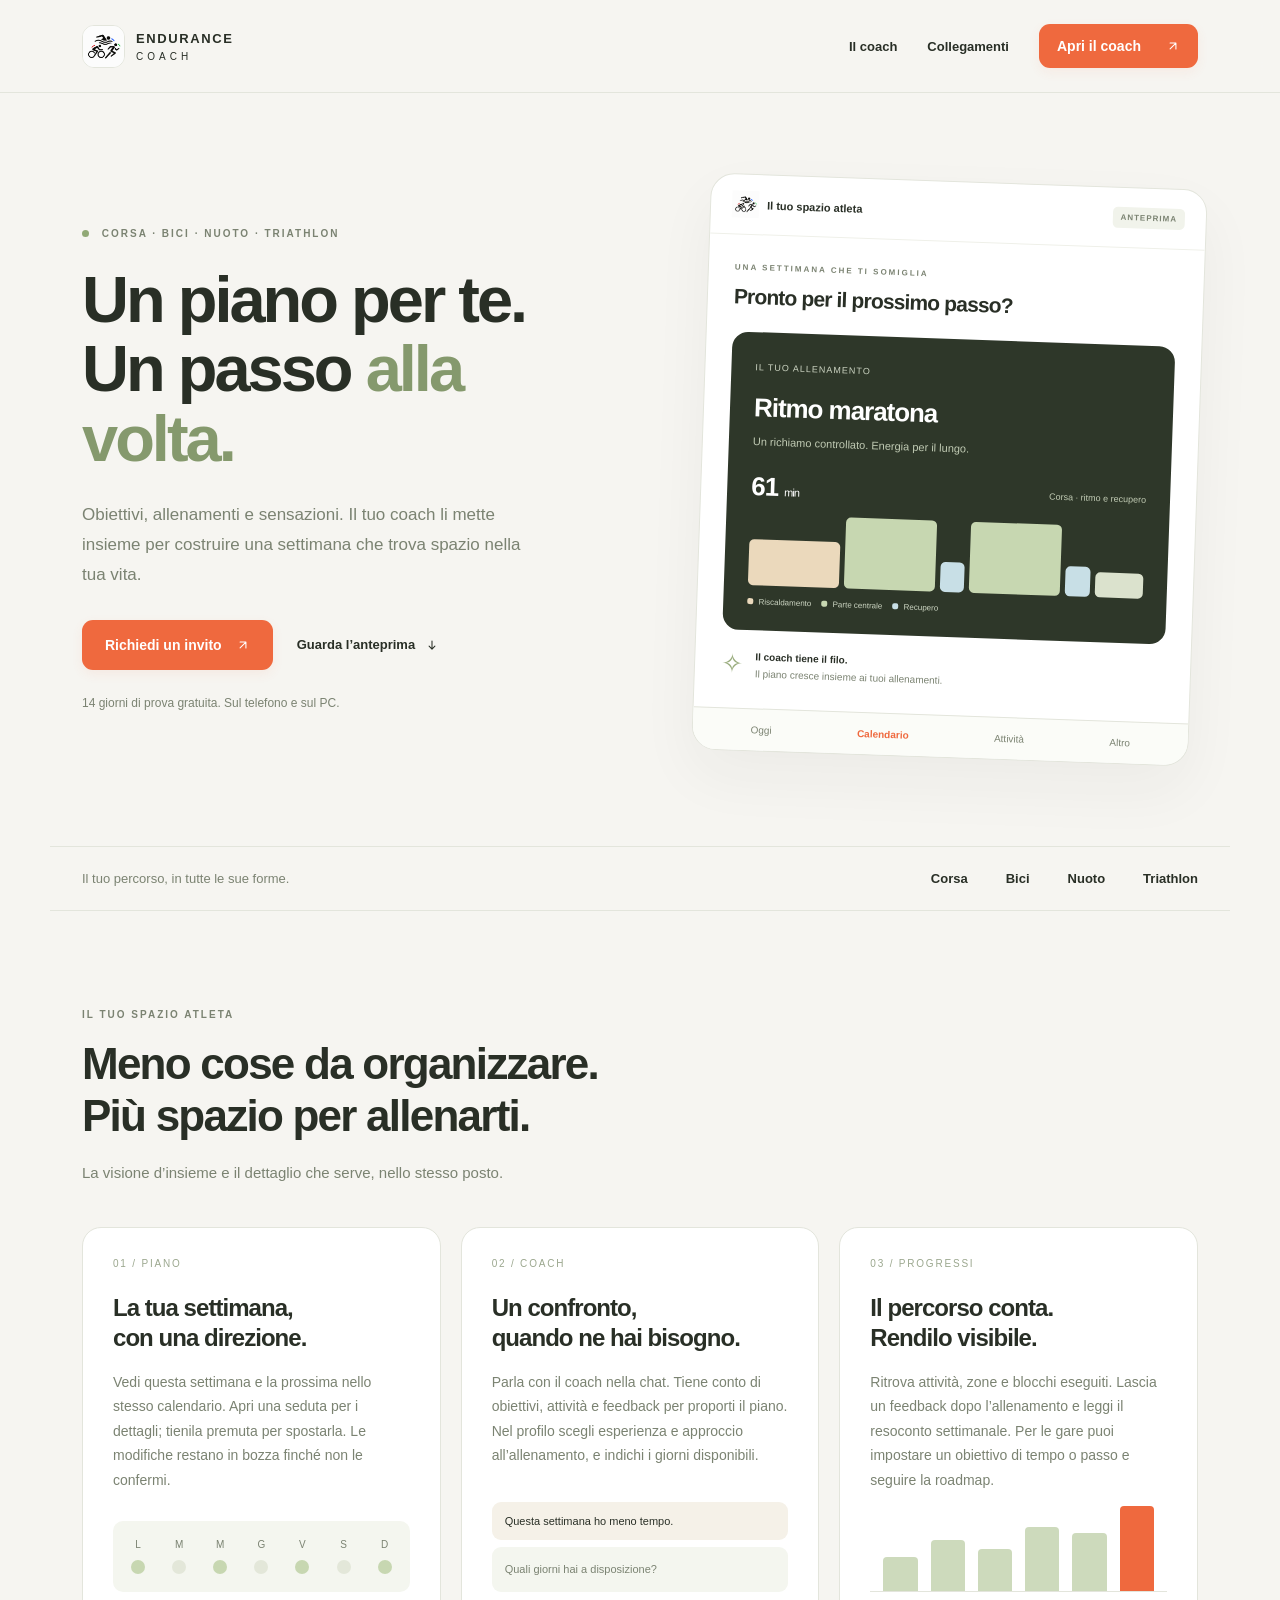
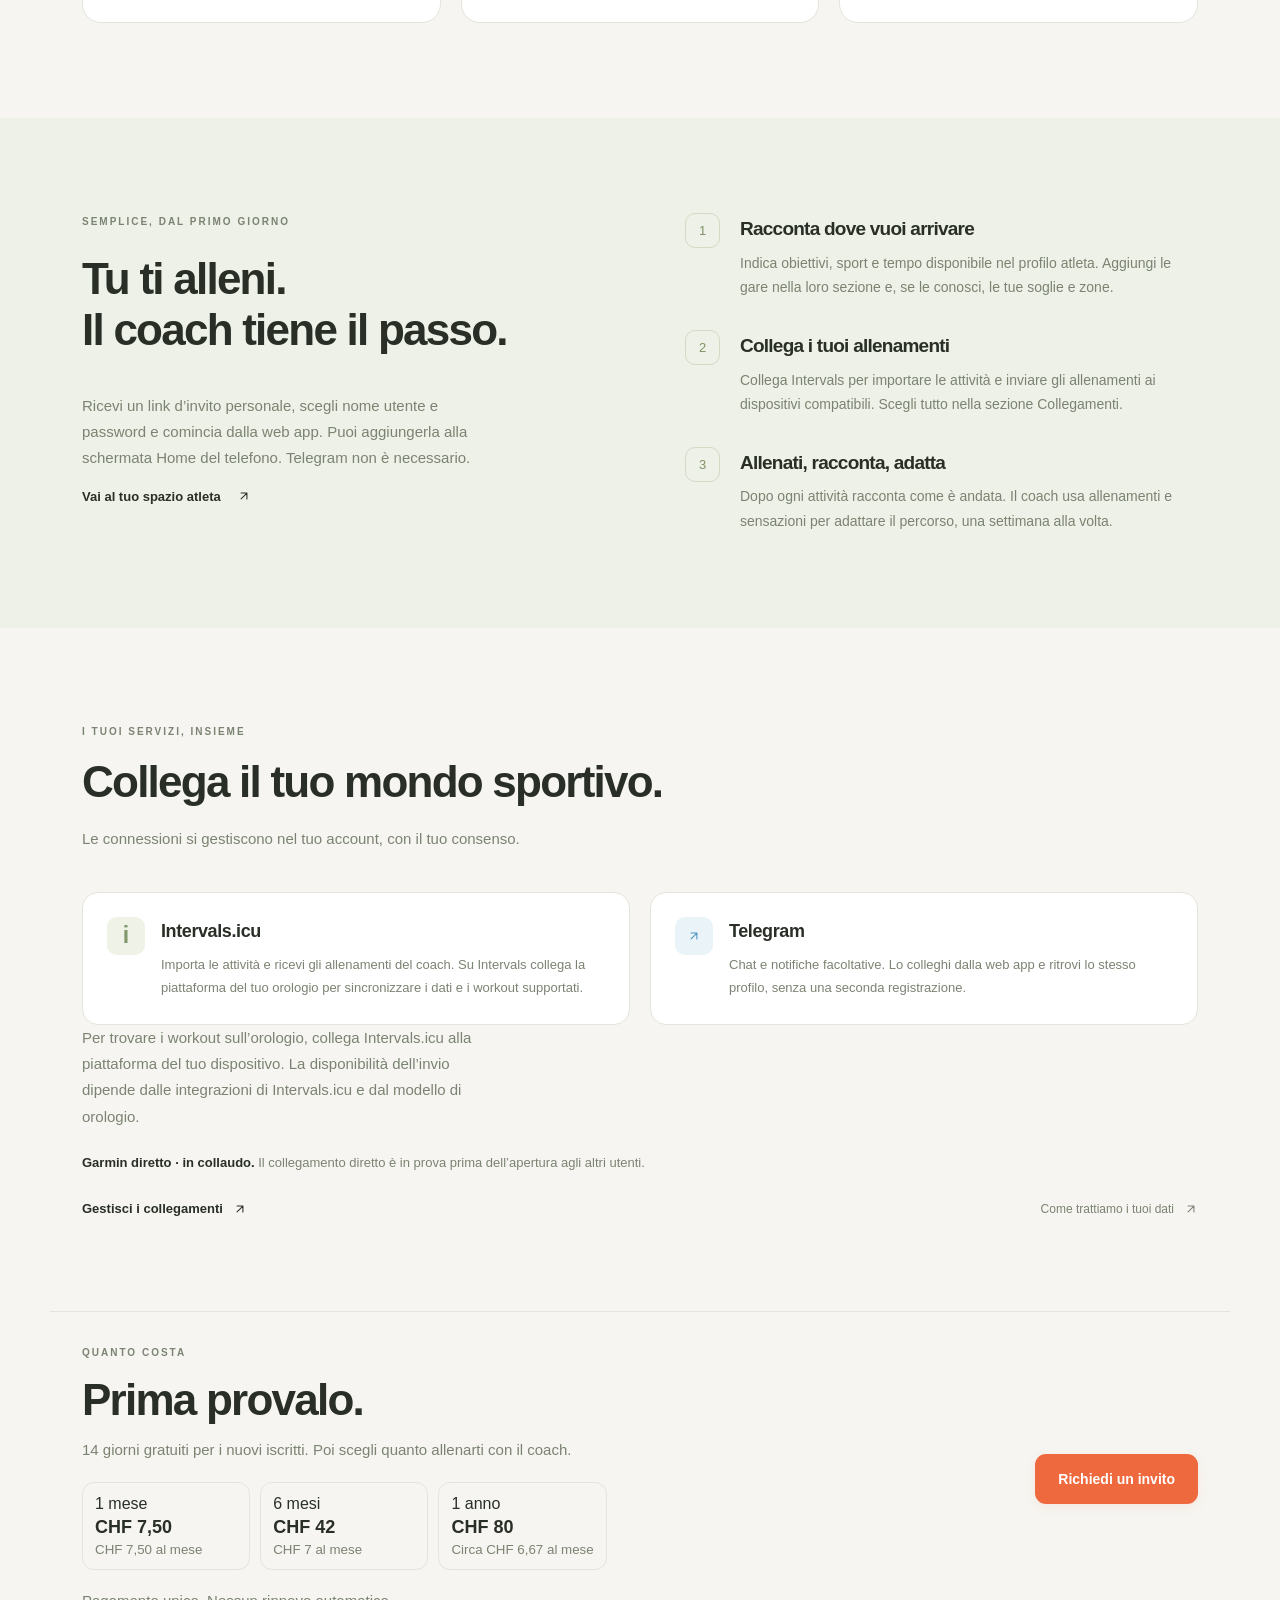
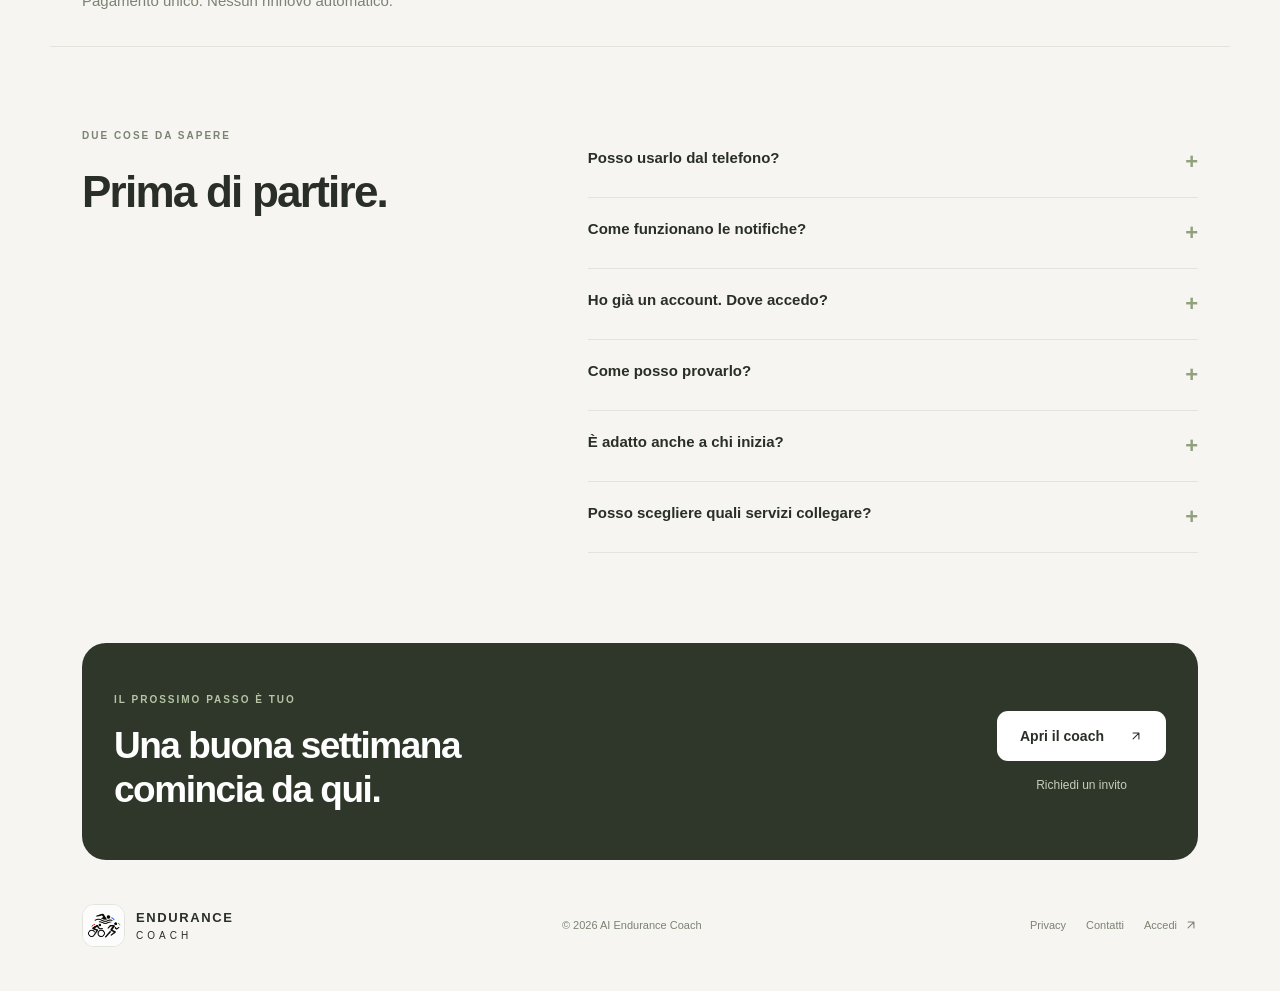
==== commit eed8c4c1: "Remove strava" ====
--- a/index.html
+++ b/index.html
@@ -6,8 +6,8 @@
 <div class="app-preview" aria-label="Esempio illustrativo della web app"><div class="preview-top"><span><img src="logo.png" alt=""> Il tuo spazio atleta</span><span class="example-tag">ANTEPRIMA</span></div><div class="preview-body"><p class="eyebrow">UNA SETTIMANA CHE TI SOMIGLIA</p><h2>Pronto per il prossimo passo?</h2><div class="preview-session"><span class="session-tag">IL TUO ALLENAMENTO</span><h3>Ritmo maratona</h3><p>Un richiamo controllato. Energia per il lungo.</p><div class="session-facts"><strong>61 <small>min</small></strong><span>Corsa · ritmo e recupero</span></div><div class="workout-bars" aria-label="Riscaldamento, due blocchi di corsa con recupero, defaticamento"><i class="warm"></i><i class="work"></i><i class="rest"></i><i class="work"></i><i class="rest"></i><i class="cool"></i></div><div class="phase-legend"><span><i class="warm"></i> Riscaldamento</span><span><i class="work"></i> Parte centrale</span><span><i class="rest"></i> Recupero</span></div></div><div class="preview-bottom"><span class="coach-spark">✧</span><p><strong>Il coach tiene il filo.</strong><br>Il piano cresce insieme ai tuoi allenamenti.</p></div></div><div class="preview-nav"><span>Oggi</span><span class="active">Calendario</span><span>Attività</span><span>Altro</span></div></div></section>
 <div class="container disciplines"><span>Il tuo percorso, in tutte le sue forme.</span><div><span>Corsa</span><span>Bici</span><span>Nuoto</span><span>Triathlon</span></div></div>
 <section class="container section" id="il-coach"><div class="section-title"><p class="eyebrow">IL TUO SPAZIO ATLETA</p><h2>Meno cose da organizzare.<br>Più spazio per allenarti.</h2><p>La visione d’insieme e il dettaglio che serve, nello stesso posto.</p></div><div class="feature-grid"><article class="feature"><span class="feature-number">01 / PIANO</span><h3>La tua settimana,<br>con una direzione.</h3><p>Vedi questa settimana e la prossima nello stesso calendario. Apri una seduta per i dettagli; tienila premuta per spostarla. Le modifiche restano in bozza finché non le confermi.</p><div class="mini-week" aria-hidden="true"><span>L<i></i></span><span>M<i class="muted-dot"></i></span><span>M<i></i></span><span>G<i class="muted-dot"></i></span><span>V<i></i></span><span>S<i class="muted-dot"></i></span><span>D<i></i></span></div></article><article class="feature"><span class="feature-number">02 / COACH</span><h3>Un confronto,<br>quando ne hai bisogno.</h3><p>Parla con il coach nella chat. Tiene conto di obiettivi, attività e feedback per proporti il piano. Nel profilo scegli esperienza e approccio all’allenamento, e indichi i giorni disponibili.</p><div class="mini-chat"><span>Questa settimana ho meno tempo.</span><p>Quali giorni hai a disposizione?</p></div></article><article class="feature"><span class="feature-number">03 / PROGRESSI</span><h3>Il percorso conta.<br>Rendilo visibile.</h3><p>Ritrova attività, zone e blocchi eseguiti. Lascia un feedback dopo l’allenamento e leggi il resoconto settimanale. Per le gare puoi impostare un obiettivo di tempo o passo e seguire la roadmap.</p><div class="mini-chart" aria-hidden="true"><i></i><i></i><i></i><i></i><i></i><i></i></div></article></div></section>
-<section class="section how-section"><div class="container how-grid"><div><p class="eyebrow">SEMPLICE, DAL PRIMO GIORNO</p><h2>Tu ti alleni.<br>Il coach tiene il passo.</h2><p class="section-description">Ricevi un link d’invito personale, scegli nome utente e password e comincia dalla web app. Puoi aggiungerla alla schermata Home del telefono. Telegram non è necessario.</p><a class="text-link" href="https://coach.aiendurancecoach.app/">Vai al tuo spazio atleta <svg width="14" height="14" style="width:14px;height:14px;flex:0 0 14px" class="link-arrow" viewBox="0 0 24 24" fill="none" stroke="currentColor" stroke-width="1.8" stroke-linecap="round" stroke-linejoin="round" aria-hidden="true" focusable="false"><path d="M7 17 17 7M7 7h10v10"/></svg></a></div><ol class="steps"><li><span>1</span><div><h3>Racconta dove vuoi arrivare</h3><p>Indica obiettivi, sport e tempo disponibile nel profilo atleta. Aggiungi le gare nella loro sezione e, se le conosci, le tue soglie e zone.</p></div></li><li><span>2</span><div><h3>Collega i tuoi allenamenti</h3><p>Collega Intervals per importare le attività e inviare gli allenamenti ai dispositivi compatibili. Strava è un’alternativa per importare le attività. Scegli tutto nella sezione Collegamenti.</p></div></li><li><span>3</span><div><h3>Allenati, racconta, adatta</h3><p>Dopo ogni attività racconta come è andata. Il coach usa allenamenti e sensazioni per adattare il percorso, una settimana alla volta.</p></div></li></ol></div></section>
-<section class="container section" id="collegamenti"><div class="section-title"><p class="eyebrow">I TUOI SERVIZI, INSIEME</p><h2>Collega il tuo mondo sportivo.</h2><p>Le connessioni si gestiscono nel tuo account, con il tuo consenso.</p></div><div class="integration-grid"><article class="integration"><span class="service-logo intervals">i</span><div><h3>Intervals.icu</h3><p>Importa le attività e ricevi gli allenamenti del coach. Su Intervals collega la piattaforma del tuo orologio per sincronizzare i dati e i workout supportati.</p></div></article><article class="integration"><span class="service-logo strava">S</span><div><h3>Strava</h3><p>Un’alternativa per importare le attività e i dettagli disponibili. Strava non serve per inviare gli allenamenti all’orologio.</p></div></article><article class="integration"><span class="service-logo telegram"><svg width="14" height="14" style="width:14px;height:14px;flex:0 0 14px" class="link-arrow" viewBox="0 0 24 24" fill="none" stroke="currentColor" stroke-width="1.8" stroke-linecap="round" stroke-linejoin="round" aria-hidden="true" focusable="false"><path d="M7 17 17 7M7 7h10v10"/></svg></span><div><h3>Telegram</h3><p>Chat e notifiche facoltative. Lo colleghi dalla web app e ritrovi lo stesso profilo, senza una seconda registrazione.</p></div></article></div><p class="section-description">Per trovare i workout sull’orologio, collega Intervals.icu alla piattaforma del tuo dispositivo. La disponibilità dell’invio dipende dalle integrazioni di Intervals.icu e dal modello di orologio.</p><p class="garmin-note"><strong>Garmin diretto · in collaudo.</strong> Il collegamento diretto è in prova prima dell’apertura agli altri utenti.</p><div class="integration-links"><a class="text-link" href="https://coach.aiendurancecoach.app/?section=connections">Gestisci i collegamenti <svg width="14" height="14" style="width:14px;height:14px;flex:0 0 14px" class="link-arrow" viewBox="0 0 24 24" fill="none" stroke="currentColor" stroke-width="1.8" stroke-linecap="round" stroke-linejoin="round" aria-hidden="true" focusable="false"><path d="M7 17 17 7M7 7h10v10"/></svg></a><a href="privacy.html">Come trattiamo i tuoi dati <svg width="14" height="14" style="width:14px;height:14px;flex:0 0 14px" class="link-arrow" viewBox="0 0 24 24" fill="none" stroke="currentColor" stroke-width="1.8" stroke-linecap="round" stroke-linejoin="round" aria-hidden="true" focusable="false"><path d="M7 17 17 7M7 7h10v10"/></svg></a></div></section>
+<section class="section how-section"><div class="container how-grid"><div><p class="eyebrow">SEMPLICE, DAL PRIMO GIORNO</p><h2>Tu ti alleni.<br>Il coach tiene il passo.</h2><p class="section-description">Ricevi un link d’invito personale, scegli nome utente e password e comincia dalla web app. Puoi aggiungerla alla schermata Home del telefono. Telegram non è necessario.</p><a class="text-link" href="https://coach.aiendurancecoach.app/">Vai al tuo spazio atleta <svg width="14" height="14" style="width:14px;height:14px;flex:0 0 14px" class="link-arrow" viewBox="0 0 24 24" fill="none" stroke="currentColor" stroke-width="1.8" stroke-linecap="round" stroke-linejoin="round" aria-hidden="true" focusable="false"><path d="M7 17 17 7M7 7h10v10"/></svg></a></div><ol class="steps"><li><span>1</span><div><h3>Racconta dove vuoi arrivare</h3><p>Indica obiettivi, sport e tempo disponibile nel profilo atleta. Aggiungi le gare nella loro sezione e, se le conosci, le tue soglie e zone.</p></div></li><li><span>2</span><div><h3>Collega i tuoi allenamenti</h3><p>Collega Intervals per importare le attività e inviare gli allenamenti ai dispositivi compatibili. Scegli tutto nella sezione Collegamenti.</p></div></li><li><span>3</span><div><h3>Allenati, racconta, adatta</h3><p>Dopo ogni attività racconta come è andata. Il coach usa allenamenti e sensazioni per adattare il percorso, una settimana alla volta.</p></div></li></ol></div></section>
+<section class="container section" id="collegamenti"><div class="section-title"><p class="eyebrow">I TUOI SERVIZI, INSIEME</p><h2>Collega il tuo mondo sportivo.</h2><p>Le connessioni si gestiscono nel tuo account, con il tuo consenso.</p></div><div class="integration-grid"><article class="integration"><span class="service-logo intervals">i</span><div><h3>Intervals.icu</h3><p>Importa le attività e ricevi gli allenamenti del coach. Su Intervals collega la piattaforma del tuo orologio per sincronizzare i dati e i workout supportati.</p></div></article><article class="integration"><span class="service-logo telegram"><svg width="14" height="14" style="width:14px;height:14px;flex:0 0 14px" class="link-arrow" viewBox="0 0 24 24" fill="none" stroke="currentColor" stroke-width="1.8" stroke-linecap="round" stroke-linejoin="round" aria-hidden="true" focusable="false"><path d="M7 17 17 7M7 7h10v10"/></svg></span><div><h3>Telegram</h3><p>Chat e notifiche facoltative. Lo colleghi dalla web app e ritrovi lo stesso profilo, senza una seconda registrazione.</p></div></article></div><p class="section-description">Per trovare i workout sull’orologio, collega Intervals.icu alla piattaforma del tuo dispositivo. La disponibilità dell’invio dipende dalle integrazioni di Intervals.icu e dal modello di orologio.</p><p class="garmin-note"><strong>Garmin diretto · in collaudo.</strong> Il collegamento diretto è in prova prima dell’apertura agli altri utenti.</p><div class="integration-links"><a class="text-link" href="https://coach.aiendurancecoach.app/?section=connections">Gestisci i collegamenti <svg width="14" height="14" style="width:14px;height:14px;flex:0 0 14px" class="link-arrow" viewBox="0 0 24 24" fill="none" stroke="currentColor" stroke-width="1.8" stroke-linecap="round" stroke-linejoin="round" aria-hidden="true" focusable="false"><path d="M7 17 17 7M7 7h10v10"/></svg></a><a href="privacy.html">Come trattiamo i tuoi dati <svg width="14" height="14" style="width:14px;height:14px;flex:0 0 14px" class="link-arrow" viewBox="0 0 24 24" fill="none" stroke="currentColor" stroke-width="1.8" stroke-linecap="round" stroke-linejoin="round" aria-hidden="true" focusable="false"><path d="M7 17 17 7M7 7h10v10"/></svg></a></div></section>
 <section class="container trial-section" aria-labelledby="trial-title"><div><p class="eyebrow">QUANTO COSTA</p><h2 id="trial-title">Prima provalo.</h2><p>14 giorni gratuiti per i nuovi iscritti. Poi scegli quanto allenarti con il coach.</p><ul class="trial-prices" aria-label="Prezzi di accesso"><li><span>1 mese</span><strong>CHF 7,50</strong><small>CHF 7,50 al mese</small></li><li><span>6 mesi</span><strong>CHF 42</strong><small>CHF 7 al mese</small></li><li><span>1 anno</span><strong>CHF 80</strong><small>Circa CHF 6,67 al mese</small></li></ul><p>Pagamento unico. Nessun rinnovo automatico.</p></div><a class="button" href="mailto:contact@aiendurancecoach.app?subject=Invito%20AI%20Endurance%20Coach">Richiedi un invito</a></section><section class="container faq-section"><div><p class="eyebrow">DUE COSE DA SAPERE</p><h2>Prima di partire.</h2></div><div class="faq"><details><summary>Posso usarlo dal telefono?<span>+</span></summary><p>Sì. La web app è pensata per il telefono e funziona anche sul browser del PC. Puoi aggiungerla alla Home e autorizzare le notifiche sugli apparecchi compatibili.</p></details><details><summary>Come funzionano le notifiche?<span>+</span></summary><p>Nella web app gli avvisi sono brevi: un tocco apre direttamente l’allenamento, l’attività o il feedback del coach. Su Telegram ricevi messaggi con i dettagli. Puoi scegliere le categorie e attivare le notifiche sul dispositivo.</p></details><details><summary>Ho già un account. Dove accedo?<span>+</span></summary><p>Apri <a href="https://coach.aiendurancecoach.app/">il tuo spazio atleta</a> e usa le tue credenziali web. Ritrovi piano, attività e profilo sia con un account solo web sia con un account Telegram abilitato alla web app.</p></details><details><summary>Come posso provarlo?<span>+</span></summary><p>Puoi <a href="https://coach.aiendurancecoach.app/?demo=1">guardare l’anteprima</a> senza registrarti. Per iniziare, <a href="mailto:contact@aiendurancecoach.app?subject=Invito%20AI%20Endurance%20Coach">richiedi un invito</a>: riceverai un link personale e monouso. La prova dura 14 giorni e non richiede un pagamento.</p></details><details><summary>È adatto anche a chi inizia?<span>+</span></summary><p>Sì. Indica la tua esperienza e quanto tempo hai a disposizione. Non devi conoscere tutte le soglie per cominciare: puoi completarle più avanti. Il coach usa l’AI e può sbagliare; se una proposta non ti convince, chiedi chiarimenti. Non sostituisce un professionista sanitario.</p></details><details><summary>Posso scegliere quali servizi collegare?<span>+</span></summary><p>Sì. Autorizzi i collegamenti dal tuo account e puoi scollegarli dalla sezione Collegamenti. Leggi la <a href="privacy.html">privacy policy</a> per le informazioni sui dati trattati.</p></details></div></section>
 <section class="container final-cta"><div><p class="eyebrow">IL PROSSIMO PASSO È TUO</p><h2>Una buona settimana<br>comincia da qui.</h2></div><div><a class="button light-button" href="https://coach.aiendurancecoach.app/">Apri il coach <svg width="14" height="14" style="width:14px;height:14px;flex:0 0 14px" class="link-arrow" viewBox="0 0 24 24" fill="none" stroke="currentColor" stroke-width="1.8" stroke-linecap="round" stroke-linejoin="round" aria-hidden="true" focusable="false"><path d="M7 17 17 7M7 7h10v10"/></svg></a><a class="contact-link" href="mailto:contact@aiendurancecoach.app">Richiedi un invito</a></div></section>
 </main><footer class="site-footer"><div class="container footer-content"><a class="brand" href="index.html"><img src="logo.png" alt=""><span>ENDURANCE<small>COACH</small></span></a><p>© 2026 AI Endurance Coach</p><div><a href="privacy.html">Privacy</a><a href="mailto:contact@aiendurancecoach.app">Contatti</a><a href="https://coach.aiendurancecoach.app/">Accedi <svg width="14" height="14" style="width:14px;height:14px;flex:0 0 14px" class="link-arrow" viewBox="0 0 24 24" fill="none" stroke="currentColor" stroke-width="1.8" stroke-linecap="round" stroke-linejoin="round" aria-hidden="true" focusable="false"><path d="M7 17 17 7M7 7h10v10"/></svg></a></div></div></footer></body></html>
--- a/styles.css
+++ b/styles.css
@@ -1,4 +1,4 @@
-:root{--bg:#f6f5f1;--ink:#292f26;--muted:#7b8372;--orange:#ef693e;--line:#e3e5dc;--green:#2e3729;--sage:#c7d7b1}*{box-sizing:border-box}html{scroll-behavior:smooth;scroll-padding-top:100px}body{margin:0;background:var(--bg);color:var(--ink);font-family:Manrope,"Segoe UI",Arial,sans-serif;-webkit-font-smoothing:antialiased}a{color:inherit;text-decoration:none}button,a,summary{-webkit-tap-highlight-color:transparent}a:focus-visible,summary:focus-visible{outline:3px solid var(--orange);outline-offset:5px}p{line-height:1.75}h1,h2,h3,p{margin-top:0}h1,h2,h3{letter-spacing:-.04em}h2{font-size:clamp(29px,3.6vw,44px);line-height:1.18;font-weight:700}h3{font-size:23px;line-height:1.25}.container{max-width:1180px;margin:auto;padding-left:32px;padding-right:32px}.site-header{position:sticky;top:0;z-index:10;background:#f6f5f1ed;backdrop-filter:blur(14px);border-bottom:1px solid var(--line)}.nav{display:flex;align-items:center;justify-content:space-between;min-height:92px;gap:24px}.brand{display:flex;align-items:center;gap:11px;font-size:13px;font-weight:800;letter-spacing:1.6px}.brand img{width:43px;height:43px;object-fit:contain;background:white;border:1px solid var(--line);border-radius:12px}.brand small{display:block;font-weight:500;font-size:10px;letter-spacing:4px;margin-top:5px}.nav nav{display:flex;align-items:center;gap:30px;font-size:13px;font-weight:600}.button{display:inline-flex;justify-content:center;align-items:center;gap:25px;min-height:50px;padding:15px 23px;border-radius:11px;background:var(--orange);color:white;font-size:14px;font-weight:700;box-shadow:0 4px 12px #ef693e14;transition:transform .2s,background .2s}.button:hover{background:#db5b33;transform:translateY(-2px)}.button-small{min-height:44px;padding:12px 18px}.button span{font-size:21px;font-weight:400}.eyebrow{font-size:10px;letter-spacing:2px;font-weight:700;color:var(--muted);margin-bottom:22px}.status-dot{display:inline-block;width:7px;height:7px;background:#91a976;border-radius:50%;margin-right:8px}.hero{display:grid;grid-template-columns:1.1fr 1fr;gap:72px;align-items:center;padding-top:88px;padding-bottom:88px}.hero h1{font-size:clamp(42px,5.2vw,65px);line-height:1.07;margin-bottom:27px;letter-spacing:-3px}.hero h1 em{font-style:normal;color:#85996d}.hero-text{color:var(--muted);font-size:17px;max-width:440px;margin-bottom:30px}.hero-actions{display:flex;align-items:center;flex-wrap:wrap;gap:24px}.text-link{display:inline-flex;align-items:center;gap:16px;font-weight:600;font-size:13px}.hero-note{font-size:12px;color:var(--muted);margin:23px 0 0}.app-preview{border:1px solid var(--line);border-radius:24px;background:white;box-shadow:0 25px 60px #2930260c;transform:rotate(2deg);overflow:hidden}.preview-top{display:flex;justify-content:space-between;align-items:center;border-bottom:1px solid #eff0e9;padding:16px 21px;font-size:11px;font-weight:600}.preview-top>span:first-child{display:flex;gap:8px;align-items:center}.preview-top img{width:27px;height:27px;object-fit:contain}.example-tag{font-size:8px;letter-spacing:1px;color:var(--muted);background:#f1f3eb;padding:6px 8px;border-radius:5px}.preview-body{padding:26px}.preview-body>.eyebrow{font-size:8px;margin-bottom:10px}.preview-body>h2{font-size:21px;margin-bottom:22px}.preview-session{padding:24px;border-radius:16px;background:var(--green);color:white}.session-tag{font-size:9px;letter-spacing:1px;color:#ccd4c2}.preview-session h3{margin:17px 0 9px;font-size:26px}.preview-session p{font-size:11px;color:#c1cbb4;line-height:1.7}.session-facts{display:flex;justify-content:space-between;align-items:center;margin:20px 0 12px}.session-facts strong{font-size:26px;letter-spacing:-1px}.session-facts small{font-size:11px;font-weight:400}.session-facts>span{font-size:9px;color:#c1cbb4}.workout-bars{height:71px;display:flex;align-items:flex-end;gap:5px}.workout-bars i{display:block;border-radius:5px;flex:15;height:65%}.warm{background:#ebd9bc}.work{background:#c7d7b1}.rest{background:#c8dfe6}.cool{background:#dbe2cd}.workout-bars .work{height:100%}.workout-bars .rest{flex:4;height:42%}.workout-bars .cool{flex:8;height:35%}.phase-legend{display:flex;gap:10px;flex-wrap:wrap;margin-top:12px;font-size:8px;color:#ced7c4}.phase-legend i{display:inline-block;width:6px;height:6px;border-radius:2px;margin-right:3px}.preview-bottom{display:flex;gap:12px;align-items:center;padding:18px 0 0}.coach-spark{font-size:26px;color:#99ac7d}.preview-bottom p{font-size:10px;line-height:1.7;color:var(--muted);margin:0}.preview-bottom strong{color:var(--ink)}.preview-nav{display:flex;justify-content:space-around;padding:15px;background:#fbfcf8;border-top:1px solid var(--line);font-size:10px;color:var(--muted)}.preview-nav .active{color:var(--orange);font-weight:700}.disciplines{border-top:1px solid var(--line);border-bottom:1px solid var(--line);padding-top:24px;padding-bottom:24px;display:flex;justify-content:space-between;gap:24px;color:var(--muted);font-size:13px}.disciplines>div{display:flex;gap:38px;color:var(--ink);font-weight:600}.section{padding-top:95px;padding-bottom:95px}.section-title{max-width:650px;margin-bottom:40px}.section-title p:not(.eyebrow){color:var(--muted);font-size:15px}.section-title .eyebrow{margin-bottom:15px}.section-title h2{margin-bottom:18px}.feature-grid{display:grid;grid-template-columns:repeat(3,1fr);gap:20px}.feature{padding:30px;background:white;border:1px solid var(--line);border-radius:19px;display:flex;flex-direction:column}.feature-number{color:#9ba78e;font-size:10px;letter-spacing:1.8px;margin-bottom:24px}.feature h3{font-size:24px;margin-bottom:17px}.feature p{font-size:14px;color:var(--muted)}.mini-week{display:flex;justify-content:space-between;background:#f4f6ef;padding:18px;border-radius:10px;margin-top:auto}.mini-week span{font-size:10px;color:var(--muted);text-align:center}.mini-week i{display:block;width:14px;height:14px;border-radius:50%;background:#c7d7b1;margin-top:10px}.mini-week .muted-dot{background:#e3e7d9}.mini-chat{margin-top:auto;font-size:11px}.mini-chat span{display:block;background:#f5f1e8;border-radius:9px;padding:13px}.mini-chat p{background:#f4f6ef;border-radius:9px;padding:13px;font-size:11px;margin:7px 0 0}.mini-chart{display:flex;gap:13px;align-items:flex-end;height:86px;padding:0 13px;border-bottom:1px solid var(--line);margin-top:auto}.mini-chart i{flex:1;height:40%;background:#cddabc;border-radius:4px 4px 0 0}.mini-chart i:nth-child(2){height:60%}.mini-chart i:nth-child(3){height:50%}.mini-chart i:nth-child(4){height:75%}.mini-chart i:nth-child(5){height:68%}.mini-chart i:last-child{height:100%;background:var(--orange)}.how-section{background:#eef1e7}.how-grid{display:grid;grid-template-columns:1fr 1fr;gap:90px}.section-description{max-width:410px;font-size:15px;color:var(--muted)}.steps{list-style:none;margin:0;padding:0;display:grid;gap:30px}.steps li{display:flex;gap:20px;align-items:flex-start}.steps li>span{display:grid;place-items:center;width:35px;height:35px;border:1px solid #d2dac6;border-radius:10px;flex-shrink:0;color:#819368;font-size:13px}.steps h3{font-size:19px;margin:4px 0 10px}.steps p{font-size:14px;margin:0;color:var(--muted)}.integration-grid{display:grid;grid-template-columns:repeat(3,1fr);gap:20px}.integration{display:flex;align-items:flex-start;gap:16px;border:1px solid var(--line);background:#fff;border-radius:16px;padding:24px}.integration h3{font-size:18px;margin:3px 0 12px;letter-spacing:-.4px}.integration p{font-size:13px;color:var(--muted);margin:0}.service-logo{display:grid;place-items:center;flex-shrink:0;width:38px;height:38px;border-radius:10px;font-size:23px;font-weight:700}.strava{background:#fff1e9;color:#f36934}.intervals{background:#eef2e7;color:#81986c}.telegram{background:#eaf3f8;color:#4b94bf}.integration-links{display:flex;justify-content:space-between;gap:20px;margin-top:27px;font-size:12px;color:var(--muted)}.integration-links .text-link{color:var(--ink)}.faq-section{display:grid;grid-template-columns:1fr 1.4fr;gap:70px;padding-bottom:90px}.faq details{border-bottom:1px solid var(--line)}.faq summary{display:flex;justify-content:space-between;gap:20px;padding:22px 0;cursor:pointer;list-style:none;font-size:15px;font-weight:600}.faq summary::-webkit-details-marker{display:none}.faq summary span{font-size:22px;color:#91a17c}.faq details[open] summary span{transform:rotate(45deg)}.faq p{font-size:14px;color:var(--muted)}.faq p a{text-decoration:underline;text-underline-offset:4px}.final-cta{display:flex;align-items:center;justify-content:space-between;gap:40px;background:var(--green);color:white;padding-top:48px;padding-bottom:48px;border-radius:24px;max-width:1116px}.final-cta .eyebrow{color:#b6c4a5;margin-bottom:16px}.final-cta h2{margin:0;font-size:37px}.final-cta>div:last-child{display:flex;align-items:center;flex-direction:column;gap:17px}.light-button{background:white;color:var(--ink);box-shadow:none}.light-button:hover{background:#eef2e7}.contact-link{color:#c4cfb8;font-size:12px}.site-footer{padding:44px 0}.footer-content{display:flex;align-items:center;justify-content:space-between;gap:24px;color:var(--muted);font-size:11px}.footer-content .brand{color:var(--ink)}.footer-content p{margin:0}.footer-content>div{display:flex;gap:22px}.legal-page{padding:65px 0}.legal-content{max-width:850px}.legal-content h1{font-size:46px}.legal-content h2{font-size:23px;margin-top:36px}.legal-content p,.legal-content li,.legal-content address{font-size:15px;color:var(--muted);line-height:1.8}.legal-content a{color:var(--orange)}.last-updated{font-size:12px!important}.legal-content address{font-style:normal}
+:root{--bg:#f6f5f1;--ink:#292f26;--muted:#7b8372;--orange:#ef693e;--line:#e3e5dc;--green:#2e3729;--sage:#c7d7b1}*{box-sizing:border-box}html{scroll-behavior:smooth;scroll-padding-top:100px}body{margin:0;background:var(--bg);color:var(--ink);font-family:Manrope,"Segoe UI",Arial,sans-serif;-webkit-font-smoothing:antialiased}a{color:inherit;text-decoration:none}button,a,summary{-webkit-tap-highlight-color:transparent}a:focus-visible,summary:focus-visible{outline:3px solid var(--orange);outline-offset:5px}p{line-height:1.75}h1,h2,h3,p{margin-top:0}h1,h2,h3{letter-spacing:-.04em}h2{font-size:clamp(29px,3.6vw,44px);line-height:1.18;font-weight:700}h3{font-size:23px;line-height:1.25}.container{max-width:1180px;margin:auto;padding-left:32px;padding-right:32px}.site-header{position:sticky;top:0;z-index:10;background:#f6f5f1ed;backdrop-filter:blur(14px);border-bottom:1px solid var(--line)}.nav{display:flex;align-items:center;justify-content:space-between;min-height:92px;gap:24px}.brand{display:flex;align-items:center;gap:11px;font-size:13px;font-weight:800;letter-spacing:1.6px}.brand img{width:43px;height:43px;object-fit:contain;background:white;border:1px solid var(--line);border-radius:12px}.brand small{display:block;font-weight:500;font-size:10px;letter-spacing:4px;margin-top:5px}.nav nav{display:flex;align-items:center;gap:30px;font-size:13px;font-weight:600}.button{display:inline-flex;justify-content:center;align-items:center;gap:25px;min-height:50px;padding:15px 23px;border-radius:11px;background:var(--orange);color:white;font-size:14px;font-weight:700;box-shadow:0 4px 12px #ef693e14;transition:transform .2s,background .2s}.button:hover{background:#db5b33;transform:translateY(-2px)}.button-small{min-height:44px;padding:12px 18px}.button span{font-size:21px;font-weight:400}.eyebrow{font-size:10px;letter-spacing:2px;font-weight:700;color:var(--muted);margin-bottom:22px}.status-dot{display:inline-block;width:7px;height:7px;background:#91a976;border-radius:50%;margin-right:8px}.hero{display:grid;grid-template-columns:1.1fr 1fr;gap:72px;align-items:center;padding-top:88px;padding-bottom:88px}.hero h1{font-size:clamp(42px,5.2vw,65px);line-height:1.07;margin-bottom:27px;letter-spacing:-3px}.hero h1 em{font-style:normal;color:#85996d}.hero-text{color:var(--muted);font-size:17px;max-width:440px;margin-bottom:30px}.hero-actions{display:flex;align-items:center;flex-wrap:wrap;gap:24px}.text-link{display:inline-flex;align-items:center;gap:16px;font-weight:600;font-size:13px}.hero-note{font-size:12px;color:var(--muted);margin:23px 0 0}.app-preview{border:1px solid var(--line);border-radius:24px;background:white;box-shadow:0 25px 60px #2930260c;transform:rotate(2deg);overflow:hidden}.preview-top{display:flex;justify-content:space-between;align-items:center;border-bottom:1px solid #eff0e9;padding:16px 21px;font-size:11px;font-weight:600}.preview-top>span:first-child{display:flex;gap:8px;align-items:center}.preview-top img{width:27px;height:27px;object-fit:contain}.example-tag{font-size:8px;letter-spacing:1px;color:var(--muted);background:#f1f3eb;padding:6px 8px;border-radius:5px}.preview-body{padding:26px}.preview-body>.eyebrow{font-size:8px;margin-bottom:10px}.preview-body>h2{font-size:21px;margin-bottom:22px}.preview-session{padding:24px;border-radius:16px;background:var(--green);color:white}.session-tag{font-size:9px;letter-spacing:1px;color:#ccd4c2}.preview-session h3{margin:17px 0 9px;font-size:26px}.preview-session p{font-size:11px;color:#c1cbb4;line-height:1.7}.session-facts{display:flex;justify-content:space-between;align-items:center;margin:20px 0 12px}.session-facts strong{font-size:26px;letter-spacing:-1px}.session-facts small{font-size:11px;font-weight:400}.session-facts>span{font-size:9px;color:#c1cbb4}.workout-bars{height:71px;display:flex;align-items:flex-end;gap:5px}.workout-bars i{display:block;border-radius:5px;flex:15;height:65%}.warm{background:#ebd9bc}.work{background:#c7d7b1}.rest{background:#c8dfe6}.cool{background:#dbe2cd}.workout-bars .work{height:100%}.workout-bars .rest{flex:4;height:42%}.workout-bars .cool{flex:8;height:35%}.phase-legend{display:flex;gap:10px;flex-wrap:wrap;margin-top:12px;font-size:8px;color:#ced7c4}.phase-legend i{display:inline-block;width:6px;height:6px;border-radius:2px;margin-right:3px}.preview-bottom{display:flex;gap:12px;align-items:center;padding:18px 0 0}.coach-spark{font-size:26px;color:#99ac7d}.preview-bottom p{font-size:10px;line-height:1.7;color:var(--muted);margin:0}.preview-bottom strong{color:var(--ink)}.preview-nav{display:flex;justify-content:space-around;padding:15px;background:#fbfcf8;border-top:1px solid var(--line);font-size:10px;color:var(--muted)}.preview-nav .active{color:var(--orange);font-weight:700}.disciplines{border-top:1px solid var(--line);border-bottom:1px solid var(--line);padding-top:24px;padding-bottom:24px;display:flex;justify-content:space-between;gap:24px;color:var(--muted);font-size:13px}.disciplines>div{display:flex;gap:38px;color:var(--ink);font-weight:600}.section{padding-top:95px;padding-bottom:95px}.section-title{max-width:650px;margin-bottom:40px}.section-title p:not(.eyebrow){color:var(--muted);font-size:15px}.section-title .eyebrow{margin-bottom:15px}.section-title h2{margin-bottom:18px}.feature-grid{display:grid;grid-template-columns:repeat(3,1fr);gap:20px}.feature{padding:30px;background:white;border:1px solid var(--line);border-radius:19px;display:flex;flex-direction:column}.feature-number{color:#9ba78e;font-size:10px;letter-spacing:1.8px;margin-bottom:24px}.feature h3{font-size:24px;margin-bottom:17px}.feature p{font-size:14px;color:var(--muted)}.mini-week{display:flex;justify-content:space-between;background:#f4f6ef;padding:18px;border-radius:10px;margin-top:auto}.mini-week span{font-size:10px;color:var(--muted);text-align:center}.mini-week i{display:block;width:14px;height:14px;border-radius:50%;background:#c7d7b1;margin-top:10px}.mini-week .muted-dot{background:#e3e7d9}.mini-chat{margin-top:auto;font-size:11px}.mini-chat span{display:block;background:#f5f1e8;border-radius:9px;padding:13px}.mini-chat p{background:#f4f6ef;border-radius:9px;padding:13px;font-size:11px;margin:7px 0 0}.mini-chart{display:flex;gap:13px;align-items:flex-end;height:86px;padding:0 13px;border-bottom:1px solid var(--line);margin-top:auto}.mini-chart i{flex:1;height:40%;background:#cddabc;border-radius:4px 4px 0 0}.mini-chart i:nth-child(2){height:60%}.mini-chart i:nth-child(3){height:50%}.mini-chart i:nth-child(4){height:75%}.mini-chart i:nth-child(5){height:68%}.mini-chart i:last-child{height:100%;background:var(--orange)}.how-section{background:#eef1e7}.how-grid{display:grid;grid-template-columns:1fr 1fr;gap:90px}.section-description{max-width:410px;font-size:15px;color:var(--muted)}.steps{list-style:none;margin:0;padding:0;display:grid;gap:30px}.steps li{display:flex;gap:20px;align-items:flex-start}.steps li>span{display:grid;place-items:center;width:35px;height:35px;border:1px solid #d2dac6;border-radius:10px;flex-shrink:0;color:#819368;font-size:13px}.steps h3{font-size:19px;margin:4px 0 10px}.steps p{font-size:14px;margin:0;color:var(--muted)}.integration-grid{display:grid;grid-template-columns:repeat(2,1fr);gap:20px}.integration{display:flex;align-items:flex-start;gap:16px;border:1px solid var(--line);background:#fff;border-radius:16px;padding:24px}.integration h3{font-size:18px;margin:3px 0 12px;letter-spacing:-.4px}.integration p{font-size:13px;color:var(--muted);margin:0}.service-logo{display:grid;place-items:center;flex-shrink:0;width:38px;height:38px;border-radius:10px;font-size:23px;font-weight:700}.intervals{background:#eef2e7;color:#81986c}.telegram{background:#eaf3f8;color:#4b94bf}.integration-links{display:flex;justify-content:space-between;gap:20px;margin-top:27px;font-size:12px;color:var(--muted)}.integration-links .text-link{color:var(--ink)}.faq-section{display:grid;grid-template-columns:1fr 1.4fr;gap:70px;padding-bottom:90px}.faq details{border-bottom:1px solid var(--line)}.faq summary{display:flex;justify-content:space-between;gap:20px;padding:22px 0;cursor:pointer;list-style:none;font-size:15px;font-weight:600}.faq summary::-webkit-details-marker{display:none}.faq summary span{font-size:22px;color:#91a17c}.faq details[open] summary span{transform:rotate(45deg)}.faq p{font-size:14px;color:var(--muted)}.faq p a{text-decoration:underline;text-underline-offset:4px}.final-cta{display:flex;align-items:center;justify-content:space-between;gap:40px;background:var(--green);color:white;padding-top:48px;padding-bottom:48px;border-radius:24px;max-width:1116px}.final-cta .eyebrow{color:#b6c4a5;margin-bottom:16px}.final-cta h2{margin:0;font-size:37px}.final-cta>div:last-child{display:flex;align-items:center;flex-direction:column;gap:17px}.light-button{background:white;color:var(--ink);box-shadow:none}.light-button:hover{background:#eef2e7}.contact-link{color:#c4cfb8;font-size:12px}.site-footer{padding:44px 0}.footer-content{display:flex;align-items:center;justify-content:space-between;gap:24px;color:var(--muted);font-size:11px}.footer-content .brand{color:var(--ink)}.footer-content p{margin:0}.footer-content>div{display:flex;gap:22px}.legal-page{padding:65px 0}.legal-content{max-width:850px}.legal-content h1{font-size:46px}.legal-content h2{font-size:23px;margin-top:36px}.legal-content p,.legal-content li,.legal-content address{font-size:15px;color:var(--muted);line-height:1.8}.legal-content a{color:var(--orange)}.last-updated{font-size:12px!important}.legal-content address{font-style:normal}
 @media(max-width:900px){.hero{gap:35px}.hero h1{letter-spacing:-2px}.feature{padding:22px}.feature h3{font-size:21px}.how-grid{gap:40px}.integration-grid{grid-template-columns:1fr}.integration{align-items:center}.faq-section{gap:35px}.final-cta{margin:0 24px}.footer-content{flex-wrap:wrap}}@media(max-width:600px){html{scroll-padding-top:80px}.container{padding-left:22px;padding-right:22px}.nav{min-height:76px;gap:12px}.brand{font-size:10px;letter-spacing:1px;gap:7px}.brand small{font-size:8px;letter-spacing:3px}.brand img{width:35px;height:35px}.nav nav{gap:0}.nav nav>a:not(.button){display:none}.button-small{font-size:11px;min-height:42px;padding:10px 13px;gap:12px}.hero{grid-template-columns:1fr;padding-top:45px;padding-bottom:40px;gap:42px}.hero h1{font-size:46px;line-height:1.08;letter-spacing:-2px}.hero-text{font-size:16px}.hero-actions{gap:20px}.hero-actions .button{font-size:13px}.app-preview{transform:none;width:100%;max-width:440px;margin:auto}.preview-body{padding:22px}.disciplines{display:block;padding-top:21px;padding-bottom:21px}.disciplines>div{margin-top:16px;gap:0;justify-content:space-between;font-size:13px}.section{padding-top:62px;padding-bottom:62px}.section-title{margin-bottom:28px}h2{font-size:31px}.feature-grid,.how-grid,.faq-section{grid-template-columns:1fr}.feature-grid{gap:16px}.feature{padding:26px}.feature h3{font-size:24px}.feature p{margin-bottom:25px}.how-grid{gap:32px}.steps{gap:24px}.integration-links{flex-direction:column;gap:18px}.faq-section{gap:9px;padding-bottom:55px}.final-cta{margin:0 16px;padding:32px 26px;flex-direction:column;align-items:flex-start;gap:26px}.final-cta h2{font-size:31px}.final-cta>div:last-child{align-items:flex-start}.footer-content{flex-direction:column;align-items:flex-start;gap:22px}.site-footer{padding:35px 0}.legal-content h1{font-size:35px}}@media(prefers-reduced-motion:reduce){html{scroll-behavior:auto}*{transition:none!important}}
 
 .link-arrow{display:block;width:16px;height:16px;flex:0 0 16px}.footer-content>div{display:flex;align-items:center;flex-wrap:wrap;gap:20px}.footer-content>div>a{display:inline-flex;align-items:center;gap:7px;line-height:1.5;white-space:nowrap}.integration-links>a{display:inline-flex;align-items:center;gap:10px}@media(max-width:650px){.footer-content>div{width:100%;justify-content:flex-start;gap:24px}}
